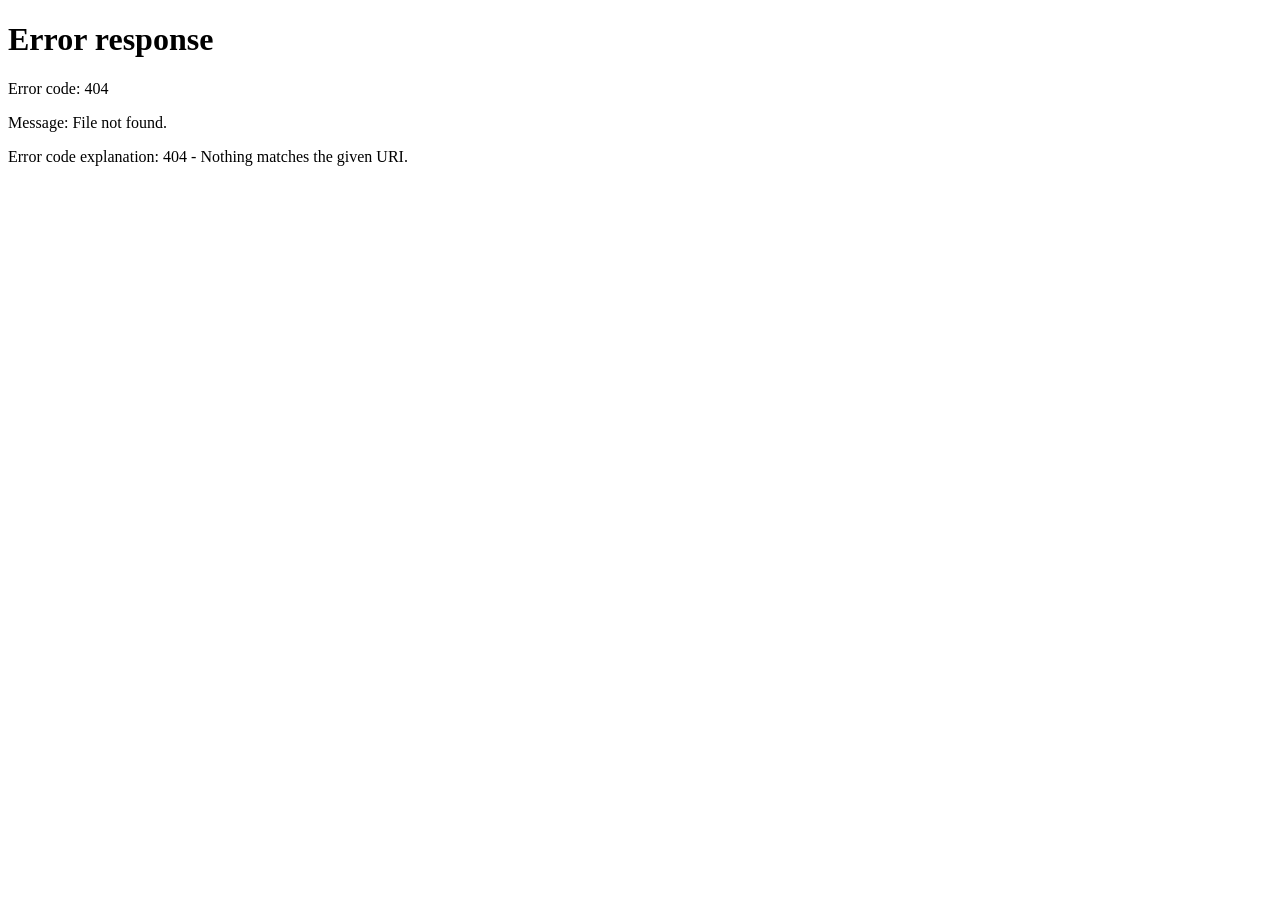
==== index.html @ 7668f1e6 "Add files via upload" ====
<!DOCTYPE html>
<html lang="en">
<head><meta charset="UTF-8"><meta http-equiv="refresh" content="0; url=/cgi-bin/rate.py"><title>RecipeNest ratings</title></head>
<body><a href="/cgi-bin/rate.py">Open the rating page</a></body>
</html>
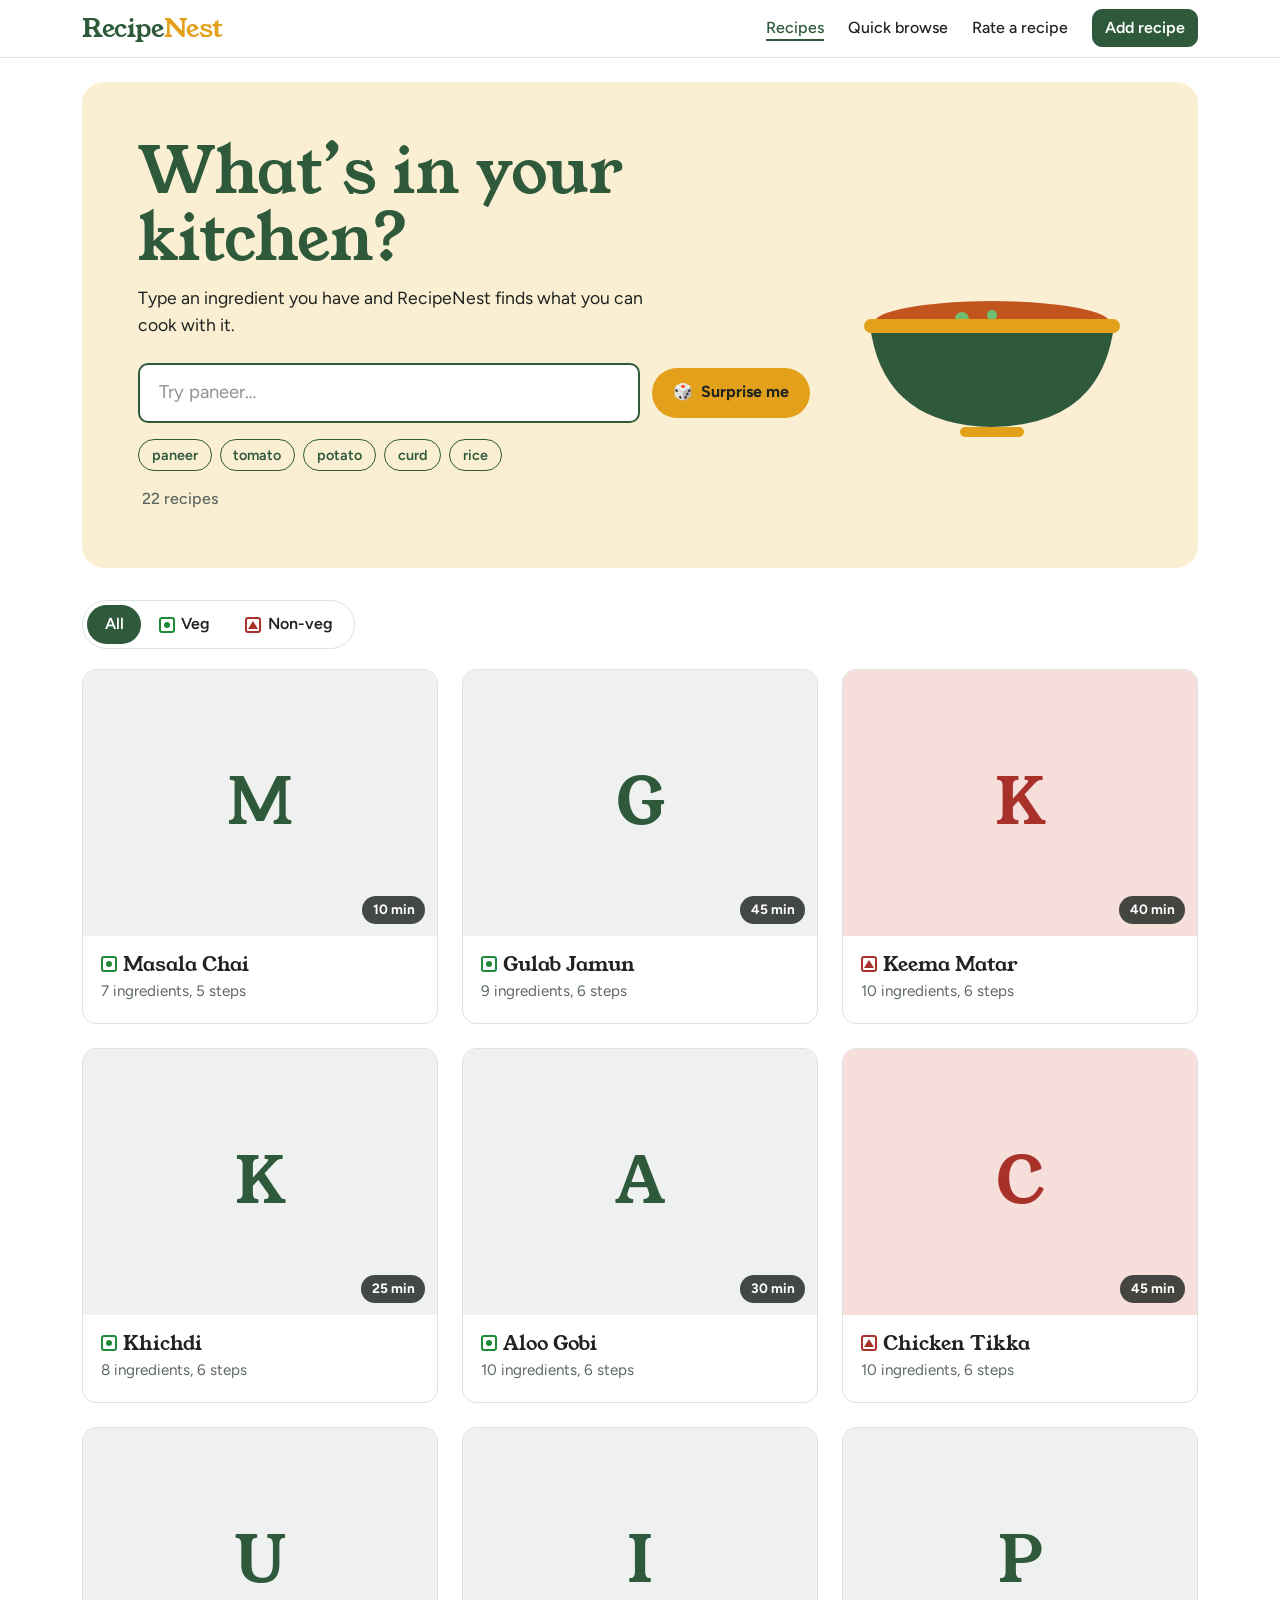
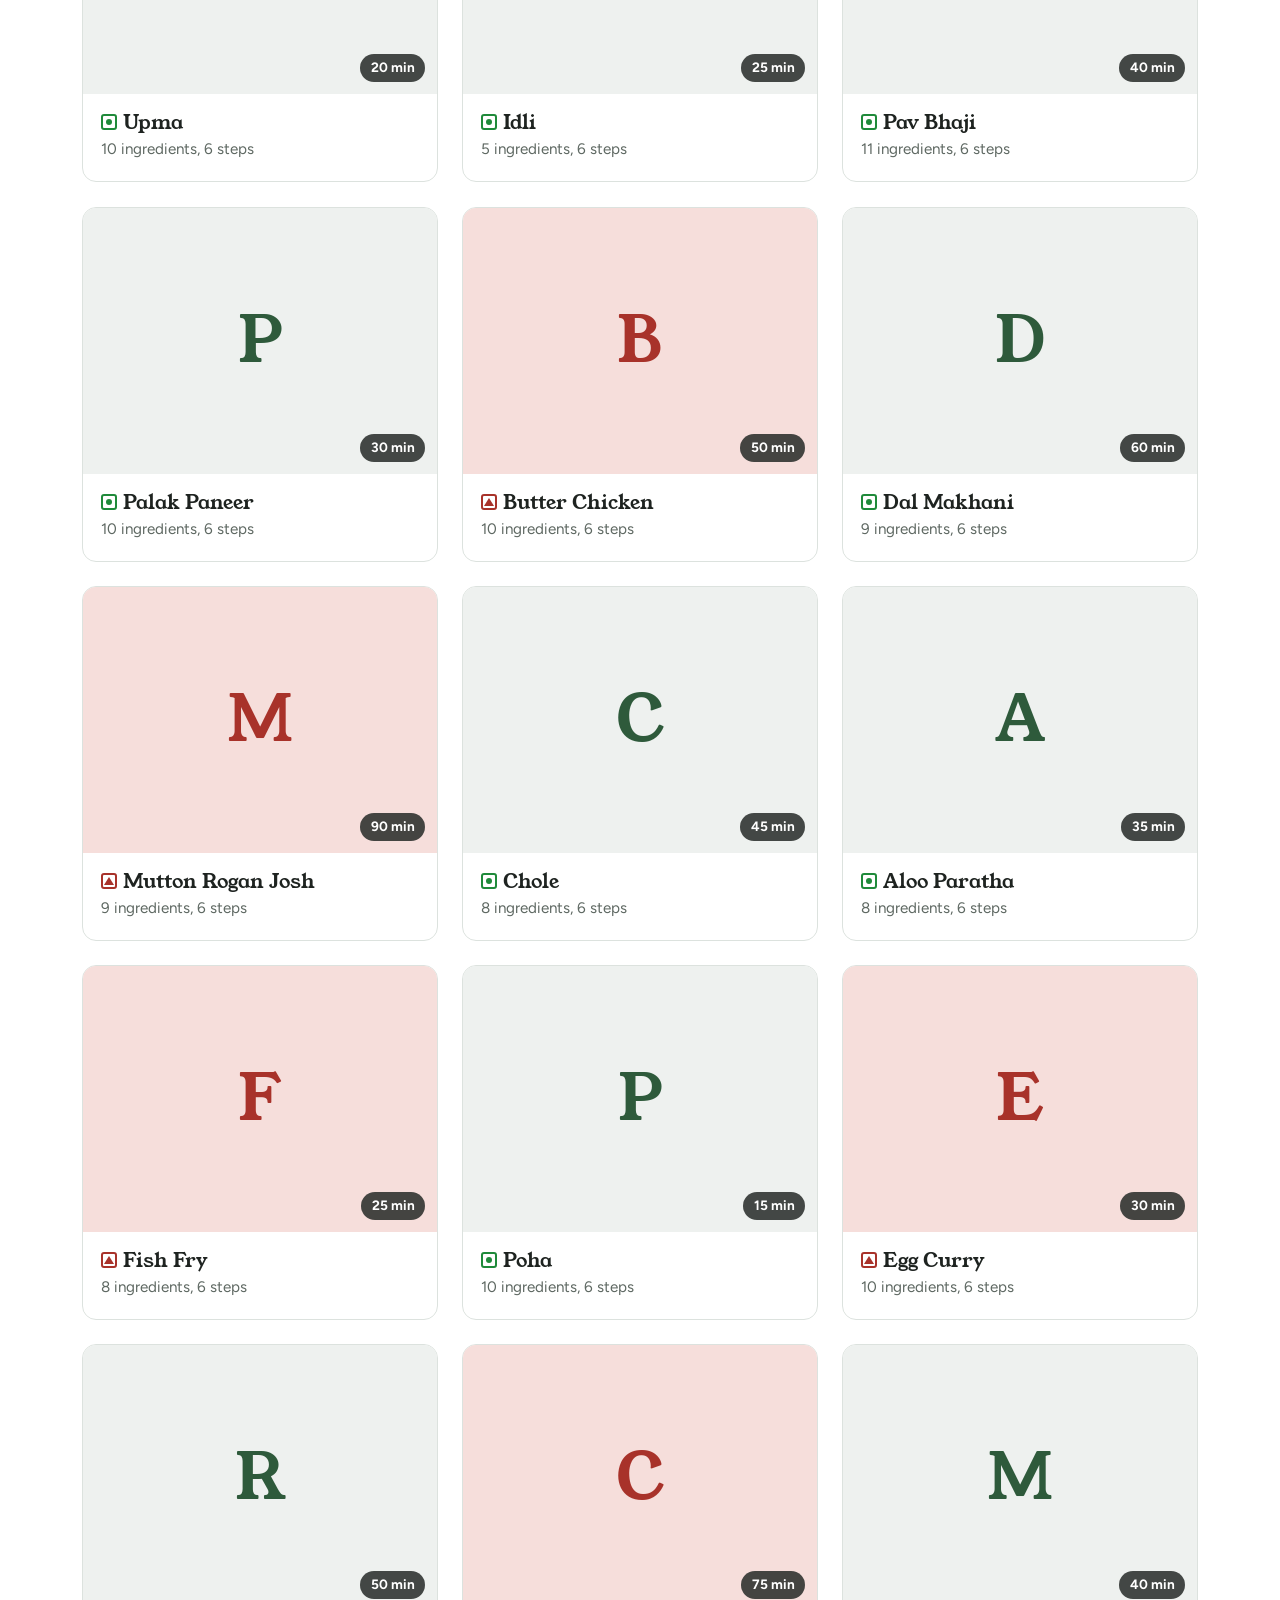
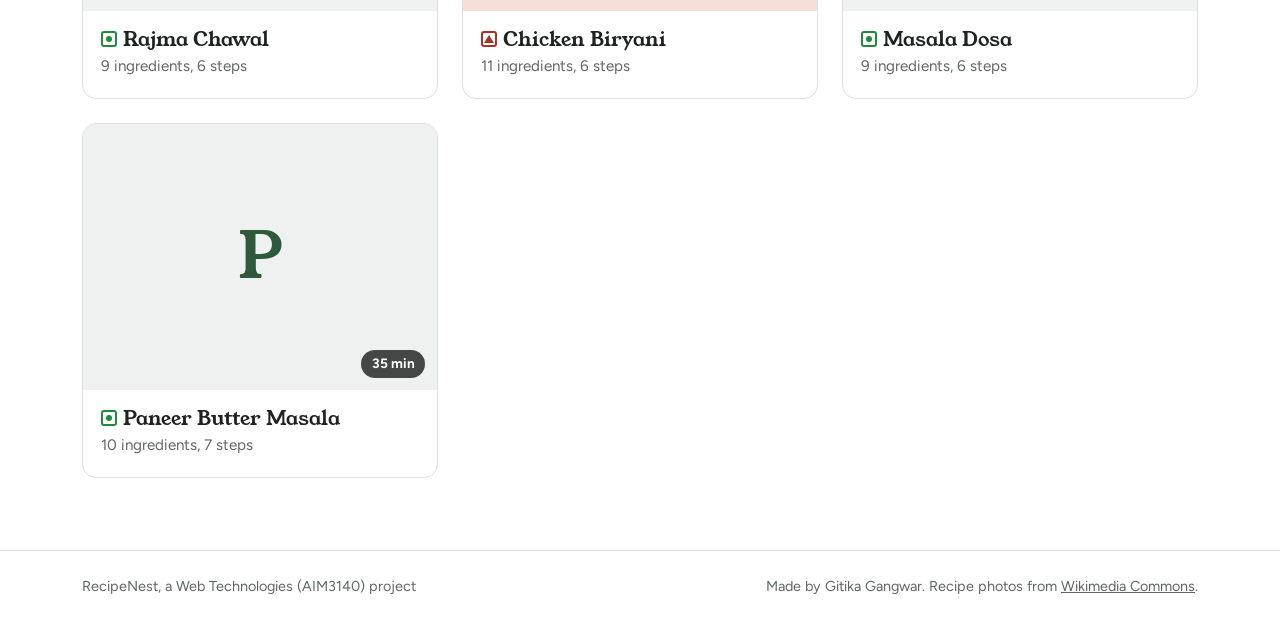
==== commit f59ac436: "Add files via upload" ====
--- a/index.html
+++ b/index.html
@@ -1,5 +1,973 @@
 <!DOCTYPE html>
 <html lang="en">
-<head><meta charset="UTF-8"><meta http-equiv="refresh" content="0; url=/cgi-bin/rate.py"><title>RecipeNest ratings</title></head>
-<body><a href="/cgi-bin/rate.py">Open the rating page</a></body>
+<head>
+<meta charset="UTF-8">
+<meta name="viewport" content="width=device-width, initial-scale=1, viewport-fit=cover">
+<title>RecipeNest</title>
+<link href="https://cdn.jsdelivr.net/npm/bootstrap@5.3.3/dist/css/bootstrap.min.css" rel="stylesheet">
+<link rel="preconnect" href="https://fonts.googleapis.com">
+<link rel="preconnect" href="https://fonts.gstatic.com" crossorigin>
+<link href="https://fonts.googleapis.com/css2?family=Figtree:wght@400;500;600;700&family=Young+Serif&display=swap" rel="stylesheet">
+<style>
+  :root {
+    --bg: #FFFFFF;
+    --surface: #FFFFFF;
+    --steel: #EEF1EF;
+    --hero: #FBEFD3;
+    --ink: #1E2320;
+    --muted: #5E6862;
+    --line: #DCE2DE;
+    --leaf: #2E5A3B;
+    --leaf-hover: #22462D;
+    --on-leaf: #FFFFFF;
+    --heading: #2E5A3B;
+    --turmeric: #E3A01B;
+    --veg: #1F8A3A;
+    --chili: #A8322A;
+    --chili-soft: #F6DEDB;
+    --danger: #B42318;
+    color-scheme: light;
+  }
+  @media (prefers-color-scheme: dark) {
+    :root:not([data-theme="light"]) {
+      --bg: #151917; --surface: #1C211E; --steel: #262D29; --hero: #2B2616;
+      --ink: #E8ECE9; --muted: #A3ADA7; --line: #333C37;
+      --leaf: #7FB98E; --leaf-hover: #95C9A3; --on-leaf: #10160F; --heading: #A9D6B4;
+      --turmeric: #F0B840; --veg: #5CC77A; --chili: #EE8478; --chili-soft: #3A2421; --danger: #F38B80;
+      color-scheme: dark;
+    }
+  }
+  :root[data-theme="dark"] {
+    --bg: #151917; --surface: #1C211E; --steel: #262D29; --hero: #2B2616;
+    --ink: #E8ECE9; --muted: #A3ADA7; --line: #333C37;
+    --leaf: #7FB98E; --leaf-hover: #95C9A3; --on-leaf: #10160F; --heading: #A9D6B4;
+    --turmeric: #F0B840; --veg: #5CC77A; --chili: #EE8478; --chili-soft: #3A2421; --danger: #F38B80;
+    color-scheme: dark;
+  }
+
+  :root { box-sizing: border-box; padding-top: env(safe-area-inset-top, 0px); padding-bottom: env(safe-area-inset-bottom, 0px); }
+  html { scroll-padding-top: calc(env(safe-area-inset-top, 0px) + 72px); }
+  body::before { content: ""; position: fixed; inset: 0 0 auto; height: env(safe-area-inset-top, 0px); z-index: 1031; background: var(--bg); }
+
+  body {
+    font-family: "Figtree", system-ui, -apple-system, "Segoe UI", sans-serif;
+    background: var(--bg); color: var(--ink); line-height: 1.55;
+  }
+  h1, h2, h3, .wordmark { font-family: "Young Serif", Georgia, "Times New Roman", serif; font-weight: 400; }
+  a { color: var(--leaf); }
+  :focus-visible { outline: 3px solid var(--turmeric); outline-offset: 2px; }
+  img { max-width: 100%; }
+
+  /* Navbar */
+  .nest-nav { position: sticky; top: env(safe-area-inset-top, 0px); z-index: 1030; background: var(--bg); border-bottom: 1px solid var(--line); }
+  .wordmark { font-size: 1.6rem; color: var(--heading) !important; background: none; border: 0; padding: 0; }
+  .wordmark span { color: var(--turmeric); }
+  .nest-nav .nav-link { color: var(--ink); font-weight: 500; background: none; border: 0; }
+  .nest-nav .nav-link:hover, .nest-nav .nav-link[aria-current="page"] { color: var(--leaf); }
+  .nest-nav .nav-link[aria-current="page"] { text-decoration: underline; text-underline-offset: 6px; text-decoration-thickness: 2px; }
+  .navbar-toggler { border-color: var(--line); }
+  .navbar-toggler-icon { filter: var(--toggler-filter, none); }
+  @media (prefers-color-scheme: dark) { :root:not([data-theme="light"]) .navbar-toggler-icon { filter: invert(1); } }
+  :root[data-theme="dark"] .navbar-toggler-icon { filter: invert(1); }
+
+  /* Buttons */
+  .btn { border-radius: 10px; font-weight: 600; }
+  .btn-leaf { background: var(--leaf); color: var(--on-leaf); border: 1px solid var(--leaf); }
+  .btn-leaf:hover, .btn-leaf:focus { background: var(--leaf-hover); border-color: var(--leaf-hover); color: var(--on-leaf); }
+  .btn-line { background: transparent; color: var(--ink); border: 1px solid var(--line); }
+  .btn-line:hover { border-color: var(--ink); color: var(--ink); }
+  .btn-danger-line { background: transparent; color: var(--danger); border: 1px solid var(--danger); }
+  .btn-danger-line:hover, .btn-danger-line.confirming { background: var(--danger); color: var(--bg); }
+
+  /* Hero */
+  .hero { background: var(--hero); border-radius: 22px; padding: clamp(1.75rem, 5vw, 3.5rem); margin-bottom: 2rem; }
+  .hero h1 { font-size: clamp(2.2rem, 6vw, 4rem); line-height: 1.05; margin-bottom: .75rem; color: var(--heading); max-width: 14ch; }
+  .hero-sub { font-size: 1.1rem; max-width: 46ch; margin-bottom: 1.5rem; }
+  .search-box { max-width: 560px; font-size: 1.15rem; padding: .9rem 1.2rem; border: 2px solid var(--leaf); border-radius: 999px; background: var(--surface); color: var(--ink); }
+  .search-box:focus { box-shadow: 0 0 0 4px rgba(227,160,27,.45); border-color: var(--leaf); background: var(--surface); color: var(--ink); }
+  .chips { display: flex; flex-wrap: wrap; gap: .5rem; margin-top: 1rem; }
+  .chip { border: 1px solid var(--leaf); color: var(--leaf); background: transparent; border-radius: 999px; padding: .25rem .8rem; font-weight: 600; font-size: .9rem; }
+  .chip:hover { background: var(--leaf); color: var(--on-leaf); }
+  .result-count { margin: 1rem 0 0 .25rem; color: var(--muted); font-weight: 500; }
+
+  /* Food mark */
+  .food-mark { display: inline-block; width: 16px; height: 16px; border: 2px solid currentColor; border-radius: 3px; position: relative; vertical-align: -2px; margin-right: .4rem; flex-shrink: 0; }
+  .food-mark.veg { color: var(--veg); }
+  .food-mark.veg::after { content: ""; position: absolute; inset: 3px; background: currentColor; border-radius: 50%; }
+  .food-mark.nonveg { color: var(--chili); }
+  .food-mark.nonveg::after { content: ""; position: absolute; left: 1px; top: 2px; border-left: 5px solid transparent; border-right: 5px solid transparent; border-bottom: 8px solid currentColor; }
+
+  /* Cards */
+  .recipe-card { display: block; width: 100%; height: 100%; text-align: left; padding: 0; color: var(--ink); background: var(--surface); border: 1px solid var(--line); border-radius: 14px; overflow: hidden; }
+  .recipe-card:hover .recipe-title { color: var(--leaf); text-decoration: underline; }
+  .recipe-photo { width: 100%; aspect-ratio: 4 / 3; object-fit: cover; display: block; }
+  .placeholder-photo { display: flex; align-items: center; justify-content: center; background: var(--steel); color: var(--heading); font-family: "Young Serif", Georgia, serif; font-size: 4rem; }
+  .placeholder-photo.nonveg { background: var(--chili-soft); color: var(--chili); }
+  .recipe-body { padding: 1rem 1.1rem 1.2rem; }
+  .recipe-title { font-size: 1.25rem; margin: 0 0 .3rem; display: flex; align-items: center; }
+  .recipe-meta { margin: 0; color: var(--muted); font-size: .95rem; }
+  .empty-state { border: 2px dashed var(--line); border-radius: 14px; padding: 2rem; text-align: center; }
+
+  /* Detail */
+  .back-link { font-weight: 600; background: none; border: 0; padding: 0; color: var(--leaf); }
+  .back-link::before { content: "‹ "; }
+  .detail-photo { width: 100%; aspect-ratio: 4 / 3; object-fit: cover; border-radius: 18px; display: block; }
+  .detail-photo.placeholder-photo { display: flex; font-size: 8rem; }
+  .detail-title { font-size: clamp(2rem, 5vw, 3rem); color: var(--heading); line-height: 1.1; }
+  .tags { display: flex; gap: .5rem; flex-wrap: wrap; margin: .75rem 0 1.5rem; }
+  .tag { display: inline-flex; align-items: center; background: var(--steel); border-radius: 999px; padding: .3rem .8rem; font-weight: 600; font-size: .95rem; }
+  .section-title { font-size: 1.4rem; margin: 1.5rem 0 .75rem; }
+  .ingredient-list { columns: 2 220px; padding-left: 1.1rem; }
+  .ingredient-list li { margin-bottom: .35rem; break-inside: avoid; }
+  .step-list { padding-left: 0; list-style: none; counter-reset: step; max-width: 65ch; }
+  .step-list li { counter-increment: step; position: relative; padding: 0 0 1rem 2.75rem; }
+  .step-list li::before { content: counter(step); position: absolute; left: 0; top: -2px; width: 1.9rem; height: 1.9rem; border-radius: 50%; background: var(--turmeric); color: #1E2320; display: flex; align-items: center; justify-content: center; font-weight: 700; font-size: .9rem; }
+  .avg { color: var(--turmeric); letter-spacing: 1px; }
+
+  /* Forms */
+  .form-wrap { max-width: 720px; }
+  .page-title { color: var(--heading); font-size: clamp(1.8rem, 4vw, 2.5rem); margin-bottom: 1.25rem; }
+  .form-label { font-weight: 600; }
+  .hint { font-weight: 400; color: var(--muted); font-size: .9rem; }
+  .form-control, .form-select { border-radius: 10px; background-color: var(--surface); color: var(--ink); border-color: var(--line); }
+  .form-control:focus, .form-select:focus { border-color: var(--leaf); box-shadow: 0 0 0 3px rgba(46,90,59,.25); background-color: var(--surface); color: var(--ink); }
+  .form-control::placeholder { color: var(--muted); opacity: .7; }
+  .invalid-feedback { color: var(--danger); }
+  .form-control.is-invalid { border-color: var(--danger); }
+  .radio-row { display: flex; flex-wrap: wrap; gap: .5rem; }
+  .radio-pill { display: inline-flex; align-items: center; gap: .4rem; border: 1px solid var(--line); border-radius: 999px; padding: .45rem 1rem; cursor: pointer; font-weight: 500; }
+  .radio-pill:has(input:checked) { border-color: var(--leaf); background: var(--steel); }
+  .image-preview { margin-top: .75rem; max-width: 260px; border-radius: 10px; }
+
+  /* Quick browse */
+  .toolbar { display: flex; flex-wrap: wrap; gap: .75rem; align-items: center; margin: 1.25rem 0 1.5rem; }
+  .seg { display: inline-flex; }
+  .seg button { margin-left: -1px; border: 1px solid var(--line); background: var(--surface); color: var(--ink); padding: .5rem 1.1rem; font-weight: 600; }
+  .seg button:first-child { border-radius: 999px 0 0 999px; margin-left: 0; }
+  .seg button:last-child { border-radius: 0 999px 999px 0; }
+  .seg button[aria-pressed="true"] { background: var(--leaf); color: var(--on-leaf); border-color: var(--leaf); position: relative; }
+  .row-item { display: grid; grid-template-columns: 64px 1fr auto; gap: 1rem; align-items: center; padding: .85rem 0; border-bottom: 1px solid var(--line); }
+  .thumb { width: 64px; height: 64px; border-radius: 12px; object-fit: cover; font-size: 1.7rem; }
+  .row-title { font-weight: 700; font-size: 1.05rem; color: var(--ink); background: none; border: 0; padding: 0; text-align: left; display: inline-flex; align-items: center; }
+  .row-title:hover { color: var(--leaf); text-decoration: underline; }
+  .sub { color: var(--muted); font-size: .95rem; }
+  .mins { font-weight: 700; background: var(--steel); border-radius: 999px; padding: .25rem .75rem; white-space: nowrap; }
+
+  /* Ratings */
+  .table { --bs-table-bg: transparent; --bs-table-color: var(--ink); --bs-table-border-color: var(--line); }
+  .star-pick { display: inline-flex; flex-direction: row-reverse; gap: .15rem; }
+  .star-pick input { position: absolute; opacity: 0; width: 1px; height: 1px; }
+  .star-pick label { font-size: 2rem; line-height: 1; color: var(--line); cursor: pointer; }
+  .star-pick label:hover, .star-pick label:hover ~ label, .star-pick input:checked ~ label { color: var(--turmeric); }
+  .star-pick input:focus-visible + label { outline: 3px solid var(--turmeric); border-radius: 4px; }
+  .stars { color: var(--turmeric); letter-spacing: 1px; white-space: nowrap; }
+
+  .table td.stars { color: var(--turmeric); }
+  .search-box.form-control { border-color: var(--leaf); }
+  /* ===== Motion & dynamic bits ===== */
+  .hero { display: grid; grid-template-columns: minmax(0, 1fr) auto; gap: 2rem; align-items: center; position: relative; overflow: hidden; }
+  .hero-art { width: clamp(180px, 24vw, 300px); }
+  @media (max-width: 767.98px) { .hero { grid-template-columns: 1fr; } .hero-art { display: none; } }
+  .bowl-body { fill: var(--leaf); }
+  .bowl-rim { fill: var(--turmeric); }
+  .bowl-food { fill: #C2541E; }
+  .bowl-leaf { fill: #6FBF73; }
+  .steam { fill: none; stroke: var(--muted); stroke-width: 6; stroke-linecap: round; opacity: 0; animation: steam 3.2s ease-in-out infinite; }
+  .steam.s2 { animation-delay: 1s; }
+  .steam.s3 { animation-delay: 2s; }
+  @keyframes steam {
+    0% { opacity: 0; transform: translateY(18px); }
+    35% { opacity: .55; }
+    100% { opacity: 0; transform: translateY(-26px); }
+  }
+  .bowl-group { transform-origin: 150px 230px; animation: bob 4s ease-in-out infinite; }
+  @keyframes bob { 0%, 100% { transform: translateY(0); } 50% { transform: translateY(-6px); } }
+
+  .hero-actions { display: flex; flex-wrap: wrap; gap: .75rem; align-items: center; }
+  .hero-actions .search-box { flex: 1 1 320px; }
+  .btn-surprise { border-radius: 999px; padding: .8rem 1.3rem; background: var(--turmeric); color: #1E2320; border: 0; font-weight: 700; display: inline-flex; align-items: center; gap: .5rem; }
+  .btn-surprise:hover { filter: brightness(1.06); color: #1E2320; }
+  .btn-surprise .dice { display: inline-block; transition: transform .5s cubic-bezier(.3,1.6,.5,1); }
+  .btn-surprise.rolling .dice { animation: roll .6s ease-in-out; }
+  @keyframes roll { to { transform: rotate(720deg) scale(1.2); } }
+
+  .type-filter { display: inline-flex; background: var(--surface); border: 1px solid var(--line); border-radius: 999px; padding: 4px; position: relative; margin-bottom: 1.25rem; }
+  .type-filter button { position: relative; z-index: 1; border: 0; background: none; padding: .45rem 1.1rem; font-weight: 600; color: var(--ink); border-radius: 999px; transition: color .25s; display: inline-flex; align-items: center; }
+  .type-filter button[aria-pressed="true"] { color: var(--on-leaf); }
+  .type-filter button[aria-pressed="true"] .food-mark { color: var(--on-leaf); }
+  .type-pill { position: absolute; top: 4px; bottom: 4px; left: 4px; background: var(--leaf); border-radius: 999px; transition: transform .35s cubic-bezier(.4,1.3,.5,1), width .35s cubic-bezier(.4,1.3,.5,1); }
+
+  .recipe-card { transition: transform .25s ease, box-shadow .25s ease, border-color .25s; }
+  .recipe-card:hover, .recipe-card:focus-visible { transform: translateY(-5px); box-shadow: 0 14px 30px rgba(0,0,0,.12); border-color: var(--leaf); }
+  .recipe-card .recipe-photo { transition: transform .5s ease; }
+  .recipe-card:hover .recipe-photo { transform: scale(1.05); }
+  .photo-wrap { overflow: hidden; position: relative; }
+  .time-badge { position: absolute; right: .75rem; bottom: .75rem; background: rgba(30,35,32,.82); color: #fff; font-weight: 700; font-size: .85rem; border-radius: 999px; padding: .2rem .65rem; }
+  .card-in { animation: rise .45s ease both; animation-delay: calc(var(--i, 0) * 55ms); }
+  @keyframes rise { from { opacity: 0; transform: translateY(16px) scale(.98); } to { opacity: 1; transform: none; } }
+  .view-enter { animation: viewIn .35s ease both; }
+  @keyframes viewIn { from { opacity: 0; transform: translateY(10px); } to { opacity: 1; transform: none; } }
+  .count-pop { display: inline-block; animation: pop .35s ease; }
+  @keyframes pop { 50% { transform: scale(1.15); } }
+
+  /* Cook mode on recipe page */
+  .ing-list { list-style: none; padding: 0; columns: 2 220px; }
+  .ing-list li { break-inside: avoid; margin-bottom: .3rem; }
+  .ing-item { display: flex; gap: .6rem; align-items: flex-start; width: 100%; text-align: left; background: none; border: 0; padding: .25rem 0; color: var(--ink); }
+  .ing-box { flex: 0 0 auto; width: 20px; height: 20px; margin-top: 2px; border: 2px solid var(--leaf); border-radius: 6px; display: inline-flex; align-items: center; justify-content: center; transition: background .2s; }
+  .ing-box::after { content: "✓"; color: var(--on-leaf); font-size: .8rem; font-weight: 800; transform: scale(0); transition: transform .25s cubic-bezier(.3,1.8,.5,1); }
+  .ing-item[aria-pressed="true"] .ing-box { background: var(--leaf); }
+  .ing-item[aria-pressed="true"] .ing-box::after { transform: scale(1); }
+  .ing-item[aria-pressed="true"] .ing-text { text-decoration: line-through; color: var(--muted); }
+  .cook-progress { display: flex; align-items: center; gap: .75rem; margin: .25rem 0 1rem; }
+  .bar { flex: 1; height: 10px; background: var(--steel); border-radius: 999px; overflow: hidden; max-width: 360px; }
+  .bar span { display: block; height: 100%; width: 0; background: linear-gradient(90deg, var(--leaf), var(--turmeric)); border-radius: 999px; transition: width .45s cubic-bezier(.4,1.2,.5,1); }
+  .step-list li { cursor: pointer; border-radius: 12px; padding: .55rem .75rem .55rem 3.25rem; margin-left: -.5rem; transition: background .25s, color .25s; }
+  .step-list li::before { left: .6rem; top: .45rem; transition: background .25s, transform .3s; }
+  .step-list li:hover { background: var(--steel); }
+  .step-list li.done { color: var(--muted); }
+  .step-list li.done::before { content: "✓"; background: var(--leaf); color: var(--on-leaf); }
+  .step-list li.current { background: var(--hero); }
+  .step-list li.current::before { transform: scale(1.12); }
+  .step-list li:not(.current):not(.done)::before { background: var(--steel); color: var(--ink); }
+  @media (min-width: 992px) { .detail-photo { position: sticky; top: calc(env(safe-area-inset-top, 0px) + 90px); } }
+  .cook-done { display: none; background: var(--hero); border-radius: 14px; padding: 1rem 1.25rem; margin-top: .5rem; font-weight: 600; }
+  .cook-done.show { display: block; animation: rise .4s ease both; }
+
+  .star-pick label { transition: transform .2s, color .2s; }
+  .star-pick label:hover { transform: scale(1.18); }
+  .star-pick input:checked + label { animation: starPop .4s ease; }
+  @keyframes starPop { 50% { transform: scale(1.4) rotate(-10deg); } }
+  .toast-msg:not([hidden]) { animation: toastIn .35s cubic-bezier(.3,1.4,.5,1); }
+  @keyframes toastIn { from { opacity: 0; transform: translate(-50%, 20px); } to { opacity: 1; transform: translate(-50%, 0); } }
+  .row-item { animation: rise .35s ease both; animation-delay: calc(var(--i, 0) * 40ms); }
+
+  .detail-photo-wrap { position: sticky; top: calc(env(safe-area-inset-top, 0px) + 90px); }
+  .detail-photo-wrap .detail-photo { position: static; }
+  .photo-credit { font-size: .85rem; color: var(--muted); margin: .5rem 0 0; }
+  .photo-credit a { color: var(--muted); }
+  img.recipe-photo, img.detail-photo, img.thumb { background: var(--steel); }
+  .site-footer { border-top: 1px solid var(--line); color: var(--muted); font-size: .9rem; }
+  .toast-msg { position: fixed; left: 50%; bottom: calc(env(safe-area-inset-bottom, 0px) + 1.25rem); transform: translateX(-50%); background: var(--ink); color: var(--bg); padding: .7rem 1.2rem; border-radius: 999px; font-weight: 600; z-index: 2000; box-shadow: 0 6px 24px rgba(0,0,0,.2); }
+  .view[hidden] { display: none !important; }
+  @media (prefers-reduced-motion: reduce) { * { transition: none !important; animation: none !important; } }
+</style>
+</head>
+<body>
+
+<nav class="navbar navbar-expand-lg nest-nav">
+  <div class="container">
+    <button class="navbar-brand wordmark" type="button" data-go="home">Recipe<span>Nest</span></button>
+    <button class="navbar-toggler" type="button" data-bs-toggle="collapse" data-bs-target="#nav" aria-controls="nav" aria-expanded="false" aria-label="Open menu">
+      <span class="navbar-toggler-icon"></span>
+    </button>
+    <div class="collapse navbar-collapse" id="nav">
+      <ul class="navbar-nav ms-auto align-items-lg-center gap-lg-2">
+        <li class="nav-item"><button class="nav-link" type="button" data-go="home">Recipes</button></li>
+        <li class="nav-item"><button class="nav-link" type="button" data-go="browse">Quick browse</button></li>
+        <li class="nav-item"><button class="nav-link" type="button" data-go="rate">Rate a recipe</button></li>
+        <li class="nav-item ms-lg-2 mt-2 mt-lg-0"><button class="btn btn-leaf" type="button" data-go="add">Add recipe</button></li>
+      </ul>
+    </div>
+  </div>
+</nav>
+
+<main class="container py-4">
+
+  <!-- HOME -->
+  <section class="view" id="view-home">
+    <div class="hero">
+     <div>
+      <h1>What’s in your kitchen?</h1>
+      <p class="hero-sub">Type an ingredient you have and RecipeNest finds what you can cook with it.</p>
+      <div class="hero-actions">
+        <label class="visually-hidden" for="search">Search by ingredient</label>
+        <input id="search" class="form-control search-box" type="search" autocomplete="off" placeholder="Try paneer…">
+        <button class="btn-surprise" type="button" id="surprise"><span class="dice" aria-hidden="true">🎲</span>Surprise me</button>
+      </div>
+      <div class="chips" aria-label="Quick ingredient searches">
+        <button class="chip" type="button" data-chip="paneer">paneer</button>
+        <button class="chip" type="button" data-chip="tomato">tomato</button>
+        <button class="chip" type="button" data-chip="potato">potato</button>
+        <button class="chip" type="button" data-chip="curd">curd</button>
+        <button class="chip" type="button" data-chip="rice">rice</button>
+      </div>
+      <p id="result-count" class="result-count" aria-live="polite"></p>
+     </div>
+     <svg class="hero-art" viewBox="0 0 300 260" role="img" aria-label="A steaming bowl of curry">
+       <path class="steam s1" d="M110 95 C 95 75, 125 60, 110 35"/>
+       <path class="steam s2" d="M150 90 C 135 70, 165 55, 150 25"/>
+       <path class="steam s3" d="M190 95 C 175 75, 205 60, 190 35"/>
+       <g class="bowl-group">
+         <ellipse class="bowl-food" cx="150" cy="128" rx="118" ry="22"/>
+         <circle class="bowl-leaf" cx="120" cy="124" r="7"/><circle class="bowl-leaf" cx="172" cy="130" r="6"/><circle class="bowl-leaf" cx="150" cy="120" r="5"/>
+         <path class="bowl-body" d="M28 130 Q 40 230 150 232 Q 260 230 272 130 Z"/>
+         <rect class="bowl-rim" x="22" y="124" width="256" height="14" rx="7"/>
+         <rect class="bowl-rim" x="118" y="232" width="64" height="10" rx="5"/>
+       </g>
+     </svg>
+    </div>
+    <div class="type-filter" role="group" aria-label="Show veg or non-veg">
+      <span class="type-pill" aria-hidden="true"></span>
+      <button type="button" data-home-type="all" aria-pressed="true">All</button>
+      <button type="button" data-home-type="veg" aria-pressed="false"><span class="food-mark veg"></span>Veg</button>
+      <button type="button" data-home-type="nonveg" aria-pressed="false"><span class="food-mark nonveg"></span>Non-veg</button>
+    </div>
+    <div id="recipe-grid" class="row g-4"></div>
+  </section>
+
+  <!-- DETAIL -->
+  <section class="view" id="view-detail" hidden></section>
+
+  <!-- ADD / EDIT -->
+  <section class="view" id="view-form" hidden>
+    <div class="form-wrap">
+      <h1 class="page-title" id="form-title">Add a recipe</h1>
+      <form id="recipe-form" novalidate>
+        <div class="mb-3">
+          <label class="form-label" for="f-title">Recipe name</label>
+          <input class="form-control" id="f-title" name="title" maxlength="120" placeholder="e.g. Paneer Butter Masala">
+          <div class="invalid-feedback" data-for="title"></div>
+        </div>
+        <div class="row g-3 mb-3">
+          <div class="col-sm-6">
+            <span class="form-label d-block">Type</span>
+            <div class="radio-row">
+              <label class="radio-pill"><input type="radio" name="type" value="veg" checked> <span class="food-mark veg"></span>Veg</label>
+              <label class="radio-pill"><input type="radio" name="type" value="nonveg"> <span class="food-mark nonveg"></span>Non-veg</label>
+            </div>
+          </div>
+          <div class="col-sm-6">
+            <label class="form-label" for="f-time">Cooking time (minutes)</label>
+            <input class="form-control" id="f-time" name="cook_time" type="number" min="1" max="600" inputmode="numeric" placeholder="e.g. 30">
+            <div class="invalid-feedback" data-for="cook_time"></div>
+          </div>
+        </div>
+        <div class="mb-3">
+          <label class="form-label" for="f-ing">Ingredients <span class="hint">one per line</span></label>
+          <textarea class="form-control" id="f-ing" name="ingredients" rows="6" placeholder="200 g paneer&#10;2 tomatoes&#10;1 tbsp butter"></textarea>
+          <div class="invalid-feedback" data-for="ingredients"></div>
+        </div>
+        <div class="mb-3">
+          <label class="form-label" for="f-steps">Method <span class="hint">one step per line</span></label>
+          <textarea class="form-control" id="f-steps" name="steps" rows="6" placeholder="Heat butter in a pan&#10;Add tomato puree and cook 5 minutes"></textarea>
+          <div class="invalid-feedback" data-for="steps"></div>
+        </div>
+        <div class="mb-4">
+          <label class="form-label" for="f-image">Photo <span class="hint">JPG or PNG, optional</span></label>
+          <input class="form-control" id="f-image" name="image" type="file" accept=".jpg,.jpeg,.png">
+          <div class="invalid-feedback" data-for="image"></div>
+          <label class="form-label mt-3" for="f-url">Or paste an image link <span class="hint">from the web</span></label>
+          <input class="form-control" id="f-url" name="image_url" type="url" inputmode="url" placeholder="https://…/photo.jpg">
+          <div class="invalid-feedback" data-for="image_url"></div>
+          <img id="image-preview" class="image-preview" alt="Preview of the selected photo" hidden>
+        </div>
+        <div class="d-flex gap-2">
+          <button class="btn btn-leaf" type="submit" id="form-submit">Add recipe</button>
+          <button class="btn btn-line" type="button" id="form-cancel">Cancel</button>
+        </div>
+      </form>
+    </div>
+  </section>
+
+  <!-- QUICK BROWSE -->
+  <section class="view" id="view-browse" hidden>
+    <div style="max-width: 820px;">
+      <h1 class="page-title mb-1">Quick browse</h1>
+      <p class="sub">Every recipe on one screen. Filter by type and sort by cooking time.</p>
+      <div class="toolbar">
+        <div class="seg" role="group" aria-label="Filter by type">
+          <button type="button" data-type="all" aria-pressed="true">All</button>
+          <button type="button" data-type="veg" aria-pressed="false">Veg</button>
+          <button type="button" data-type="nonveg" aria-pressed="false">Non-veg</button>
+        </div>
+        <label class="visually-hidden" for="b-text">Filter by name</label>
+        <input id="b-text" class="form-control" style="max-width: 220px;" placeholder="Filter by name">
+        <label class="visually-hidden" for="b-sort">Sort</label>
+        <select id="b-sort" class="form-select" style="max-width: 200px;">
+          <option value="title">Sort by name</option>
+          <option value="quick">Quickest first</option>
+          <option value="long">Longest first</option>
+        </select>
+      </div>
+      <p class="sub" id="b-count"></p>
+      <div id="b-list"></div>
+    </div>
+  </section>
+
+  <!-- RATE -->
+  <section class="view" id="view-rate" hidden>
+    <div class="form-wrap">
+      <h1 class="page-title mb-1">Rate a recipe</h1>
+      <p class="mb-4">Cooked something from RecipeNest? Tell others how it turned out.</p>
+      <form id="rate-form" novalidate class="mb-5">
+        <div class="mb-3">
+          <label class="form-label" for="r-name">Your name</label>
+          <input class="form-control" id="r-name" maxlength="60">
+          <div class="invalid-feedback" data-for="r-name"></div>
+        </div>
+        <div class="mb-3">
+          <label class="form-label" for="r-recipe">Recipe</label>
+          <select class="form-select" id="r-recipe"></select>
+          <div class="invalid-feedback" data-for="r-recipe"></div>
+        </div>
+        <fieldset class="mb-3">
+          <legend class="form-label fs-6 mb-1">Rating</legend>
+          <div class="star-pick" id="star-pick">
+            <input type="radio" name="stars" id="s5" value="5"><label for="s5" title="5 stars">★</label>
+            <input type="radio" name="stars" id="s4" value="4"><label for="s4" title="4 stars">★</label>
+            <input type="radio" name="stars" id="s3" value="3"><label for="s3" title="3 stars">★</label>
+            <input type="radio" name="stars" id="s2" value="2"><label for="s2" title="2 stars">★</label>
+            <input type="radio" name="stars" id="s1" value="1"><label for="s1" title="1 star">★</label>
+          </div>
+          <div class="text-danger small mt-1" id="stars-error" aria-live="polite"></div>
+        </fieldset>
+        <div class="mb-3">
+          <label class="form-label" for="r-comment">Comment <span class="hint">optional</span></label>
+          <textarea class="form-control" id="r-comment" rows="3" maxlength="300"></textarea>
+        </div>
+        <button class="btn btn-leaf" type="submit">Submit rating</button>
+      </form>
+      <h2 class="section-title">All ratings</h2>
+      <div id="ratings-table"></div>
+    </div>
+  </section>
+</main>
+
+<footer class="site-footer py-4 mt-5">
+  <div class="container d-flex flex-wrap justify-content-between gap-2">
+    <span>RecipeNest, a Web Technologies (AIM3140) project</span>
+    <span>Made by Gitika Gangwar. Recipe photos from <a href="https://commons.wikimedia.org/" target="_blank" rel="noopener" style="color:inherit">Wikimedia Commons</a>.</span>
+  </div>
+</footer>
+
+<div id="toast" class="toast-msg" role="status" hidden></div>
+
+<script src="https://cdn.jsdelivr.net/npm/bootstrap@5.3.3/dist/js/bootstrap.bundle.min.js"></script>
+<script>
+(function () {
+  // ---------------- Data ----------------
+  const SEED = [
+    { title: "Paneer Butter Masala", is_veg: true, cook_time: 35,
+      ingredients: ["200 g paneer, cubed","3 tomatoes, pureed","1 onion, chopped","2 tbsp butter","10 cashews, soaked","1 tsp ginger-garlic paste","1 tsp garam masala","1 tsp kashmiri red chilli powder","3 tbsp fresh cream","Salt to taste"],
+      steps: ["Grind soaked cashews into a smooth paste.","Melt butter in a pan and sauté the onion until golden.","Add ginger-garlic paste and cook for 1 minute.","Add tomato puree, chilli powder and salt; cook for 8 minutes.","Stir in cashew paste and half a cup of water.","Add paneer and garam masala; simmer for 5 minutes.","Finish with cream and serve hot with naan."] },
+    { title: "Masala Dosa", is_veg: true, cook_time: 40,
+      ingredients: ["2 cups dosa batter","3 potatoes, boiled","1 onion, sliced","1 tsp mustard seeds","8 curry leaves","1/2 tsp turmeric","2 green chillies","2 tbsp oil","Salt to taste"],
+      steps: ["Heat oil, add mustard seeds and curry leaves.","Add onion and green chillies; cook until soft.","Add turmeric, salt and mashed potatoes; mix well.","Spread a ladle of batter thinly on a hot tawa.","Drizzle oil and cook until crisp.","Place potato filling in the centre, fold and serve with chutney."] },
+    { title: "Chicken Biryani", is_veg: false, cook_time: 75,
+      ingredients: ["500 g chicken","2 cups basmati rice","1 cup curd","2 onions, sliced","2 tomatoes","2 tbsp biryani masala","1 tbsp ginger-garlic paste","Mint leaves","Saffron in warm milk","3 tbsp ghee","Salt to taste"],
+      steps: ["Marinate chicken in curd, biryani masala, ginger-garlic paste and salt for 1 hour.","Soak rice for 30 minutes, then boil until 70% cooked.","Fry onions in ghee until brown; keep half aside.","Add tomatoes and marinated chicken; cook for 15 minutes.","Layer rice over chicken, top with fried onions, mint and saffron milk.","Cover tightly and cook on low heat for 20 minutes."] },
+    { title: "Rajma Chawal", is_veg: true, cook_time: 50,
+      ingredients: ["1 cup rajma, soaked overnight","2 onions, chopped","2 tomatoes, pureed","1 tbsp ginger-garlic paste","1 tsp cumin seeds","1 tsp rajma masala","2 tbsp oil","Cooked rice to serve","Salt to taste"],
+      steps: ["Pressure cook rajma with salt for 6 whistles.","Heat oil and add cumin seeds.","Sauté onions until golden, then add ginger-garlic paste.","Add tomato puree and rajma masala; cook until oil separates.","Add cooked rajma with its water and simmer for 15 minutes.","Serve hot over rice."] },
+    { title: "Egg Curry", is_veg: false, cook_time: 30,
+      ingredients: ["4 eggs, boiled","2 onions, chopped","2 tomatoes, chopped","1 tsp turmeric","1 tsp red chilli powder","1 tsp coriander powder","1/2 tsp garam masala","2 tbsp oil","Coriander leaves","Salt to taste"],
+      steps: ["Peel the eggs and make small slits on them.","Lightly fry the eggs with a pinch of turmeric; set aside.","Sauté onions until brown, then add tomatoes and spices.","Cook until the masala thickens, then add 1 cup water.","Add eggs and simmer for 8 minutes.","Garnish with coriander leaves."] },
+    { title: "Poha", is_veg: true, cook_time: 15,
+      ingredients: ["2 cups thick poha","1 onion, chopped","1 potato, diced small","1/2 cup peanuts","1 tsp mustard seeds","8 curry leaves","1/2 tsp turmeric","1 lemon","Coriander leaves","Salt and sugar to taste"],
+      steps: ["Rinse poha in a strainer and let it soften for 5 minutes.","Roast peanuts in oil and set aside.","Add mustard seeds, curry leaves, onion and potato; cook until potato is soft.","Add turmeric, salt, sugar and the poha; mix gently.","Cover and steam for 2 minutes.","Add peanuts, lemon juice and coriander before serving."] },
+    { title: "Fish Fry", is_veg: false, cook_time: 25,
+      ingredients: ["4 fish fillets (surmai or pomfret)","1 tbsp ginger-garlic paste","1 tsp red chilli powder","1/2 tsp turmeric","1 lemon","2 tbsp rice flour","3 tbsp oil","Salt to taste"],
+      steps: ["Clean the fish and pat it dry.","Mix ginger-garlic paste, chilli powder, turmeric, salt and lemon juice.","Coat the fish with the masala and rest for 20 minutes.","Dust each piece with rice flour.","Shallow fry on medium heat for 4 minutes per side.","Serve with onion rings and lemon wedges."] },
+    { title: "Aloo Paratha", is_veg: true, cook_time: 35,
+      ingredients: ["2 cups wheat flour","3 potatoes, boiled and mashed","1 green chilli, chopped","1 tsp ajwain","1/2 tsp amchur","Coriander leaves","Ghee for cooking","Salt to taste"],
+      steps: ["Knead flour with water and salt into a soft dough; rest 15 minutes.","Mix potatoes with chilli, ajwain, amchur, coriander and salt.","Roll a small disc, place filling in the centre and seal it.","Roll gently into a paratha.","Cook on a hot tawa with ghee until golden on both sides.","Serve with curd and pickle."] },
+    { title: "Chole", is_veg: true, cook_time: 45,
+      ingredients: ["1 cup chickpeas, soaked overnight","2 onions, chopped","2 tomatoes, pureed","1 tbsp ginger-garlic paste","2 tsp chole masala","1 tea bag","2 tbsp oil","Salt to taste"],
+      steps: ["Pressure cook chickpeas with a tea bag and salt for 5 whistles.","Remove the tea bag.","Sauté onions until brown, add ginger-garlic paste.","Add tomato puree and chole masala; cook until thick.","Add chickpeas and simmer for 15 minutes, mashing a few.","Serve with bhature or rice."] },
+    { title: "Mutton Rogan Josh", is_veg: false, cook_time: 90,
+      ingredients: ["500 g mutton","1 cup curd, whisked","2 tsp kashmiri red chilli powder","1 tsp fennel powder","1/2 tsp dry ginger powder","4 green cardamom","2 bay leaves","3 tbsp mustard oil","Salt to taste"],
+      steps: ["Heat mustard oil until it smokes, then lower the heat.","Add cardamom and bay leaves, then the mutton; sear for 10 minutes.","Mix chilli powder in a little water and add to the pan.","Add curd slowly while stirring.","Add fennel, dry ginger and salt with 2 cups water.","Cover and cook on low heat for 60 minutes until tender."] },
+    { title: "Dal Makhani", is_veg: true, cook_time: 60, wiki: "Dal makhani",
+      ingredients: ["3/4 cup whole urad dal, soaked overnight","1/4 cup rajma, soaked overnight","2 tomatoes, pureed","1 tbsp ginger-garlic paste","1 tsp red chilli powder","1/2 tsp garam masala","3 tbsp butter","1/4 cup fresh cream","Salt to taste"],
+      steps: ["Pressure cook urad dal and rajma with salt for 8 whistles.","Melt butter, add ginger-garlic paste and cook for a minute.","Add tomato puree and chilli powder; cook until thick.","Add the cooked dal and mash it a little.","Simmer on low heat for 25 minutes, stirring now and then.","Stir in garam masala and cream, then serve with naan."] },
+    { title: "Butter Chicken", is_veg: false, cook_time: 50, wiki: "Butter chicken",
+      ingredients: ["500 g boneless chicken","1/2 cup curd","1 tbsp ginger-garlic paste","2 tsp kashmiri red chilli powder","4 tomatoes, pureed","3 tbsp butter","1 tsp kasuri methi","1/4 cup fresh cream","1 tsp sugar","Salt to taste"],
+      steps: ["Marinate chicken in curd, ginger-garlic paste, chilli powder and salt for 30 minutes.","Grill or pan-fry the chicken until lightly charred; set aside.","Melt butter and cook the tomato puree for 10 minutes.","Add sugar, salt and a splash of water; simmer until smooth.","Add the chicken and crushed kasuri methi; cook for 5 minutes.","Finish with cream and serve with naan."] },
+    { title: "Palak Paneer", is_veg: true, cook_time: 30, wiki: "Palak paneer",
+      ingredients: ["2 bunches spinach","200 g paneer, cubed","1 onion, chopped","1 tomato, chopped","2 green chillies","1 tsp ginger-garlic paste","1 tsp cumin seeds","1/2 tsp garam masala","2 tbsp cream","Salt to taste"],
+      steps: ["Blanch spinach for 2 minutes, then dip in cold water.","Blend spinach with green chillies into a smooth puree.","Heat oil, add cumin, then onion and ginger-garlic paste.","Add tomato and cook until soft.","Add spinach puree, salt and garam masala; simmer 5 minutes.","Add paneer and cream, cook 2 more minutes and serve."] },
+    { title: "Pav Bhaji", is_veg: true, cook_time: 40, wiki: "Pav bhaji",
+      ingredients: ["3 potatoes, boiled","1 cup cauliflower","1/2 cup green peas","1 capsicum, chopped","2 onions, chopped","3 tomatoes, chopped","2 tbsp pav bhaji masala","4 tbsp butter","8 pav buns","1 lemon","Salt to taste"],
+      steps: ["Boil cauliflower and peas until soft.","Melt butter, saute onion and capsicum until soft.","Add tomatoes and cook until mushy.","Add pav bhaji masala, salt and all boiled vegetables.","Mash everything well and simmer for 10 minutes.","Toast pav in butter and serve with bhaji, onion and lemon."] },
+    { title: "Idli", is_veg: true, cook_time: 25, wiki: "Idli",
+      ingredients: ["2 cups rice","1/2 cup urad dal","1/2 tsp fenugreek seeds","Salt to taste","Oil to grease the moulds"],
+      steps: ["Soak rice, and dal with fenugreek, separately for 6 hours.","Grind both into a smooth batter and mix with salt.","Leave the batter to ferment overnight.","Grease idli moulds and pour in the batter.","Steam for 12 minutes.","Serve hot with sambar and coconut chutney."] },
+    { title: "Upma", is_veg: true, cook_time: 20, wiki: "Upma",
+      ingredients: ["1 cup rava (semolina)","1 onion, chopped","1 carrot, finely chopped","1 tsp mustard seeds","1 tsp urad dal","8 curry leaves","2 green chillies","2 1/2 cups water","2 tbsp ghee","Salt to taste"],
+      steps: ["Dry roast rava until it smells nutty; set aside.","Heat ghee, add mustard seeds, urad dal and curry leaves.","Add onion, chillies and carrot; cook for 3 minutes.","Pour in water with salt and bring to a boil.","Add rava slowly while stirring to avoid lumps.","Cover and cook on low heat for 3 minutes, then serve."] },
+    { title: "Chicken Tikka", is_veg: false, cook_time: 45, wiki: "Chicken tikka",
+      ingredients: ["500 g boneless chicken, cubed","1/2 cup thick curd","1 tbsp ginger-garlic paste","2 tsp tikka masala","1 tsp kashmiri red chilli powder","1 tbsp mustard oil","1 lemon","1 onion, cut in squares","1 capsicum, cut in squares","Salt to taste"],
+      steps: ["Mix curd, ginger-garlic paste, spices, mustard oil, lemon juice and salt.","Coat chicken, onion and capsicum with the marinade.","Rest in the fridge for at least 1 hour.","Thread onto skewers.","Grill or bake at 220 °C for 15 to 18 minutes, turning once.","Serve with mint chutney and onion rings."] },
+    { title: "Aloo Gobi", is_veg: true, cook_time: 30, wiki: "Aloo gobi",
+      ingredients: ["1 small cauliflower, in florets","2 potatoes, cubed","1 onion, chopped","1 tomato, chopped","1 tsp cumin seeds","1/2 tsp turmeric","1 tsp coriander powder","1/2 tsp garam masala","2 tbsp oil","Salt to taste"],
+      steps: ["Heat oil and add cumin seeds.","Add onion and cook until golden.","Add tomato, turmeric, coriander powder and salt.","Add potatoes and cauliflower and mix well.","Cover and cook on low heat for 15 minutes, stirring gently.","Sprinkle garam masala and serve with roti."] },
+    { title: "Khichdi", is_veg: true, cook_time: 25, wiki: "Khichdi",
+      ingredients: ["1/2 cup rice","1/2 cup moong dal","1 tsp cumin seeds","1/2 tsp turmeric","1 pinch hing","1 tbsp ghee","3 cups water","Salt to taste"],
+      steps: ["Wash rice and dal together.","Heat ghee in a pressure cooker, add cumin and hing.","Add rice, dal, turmeric and salt; stir for a minute.","Add water and pressure cook for 4 whistles.","Mash lightly and add more ghee on top.","Serve with curd, papad and pickle."] },
+    { title: "Keema Matar", is_veg: false, cook_time: 40, wiki: "Keema",
+      ingredients: ["500 g mutton mince","1 cup green peas","2 onions, chopped","2 tomatoes, chopped","1 tbsp ginger-garlic paste","1 tsp red chilli powder","1 tsp coriander powder","1/2 tsp garam masala","2 tbsp oil","Salt to taste"],
+      steps: ["Heat oil and cook onions until brown.","Add ginger-garlic paste and cook for a minute.","Add mince and cook on high heat until it changes colour.","Add tomatoes and all spices; cook until oil separates.","Add peas and half a cup of water; cover and cook 15 minutes.","Garnish with coriander and serve with pav or roti."] },
+    { title: "Gulab Jamun", is_veg: true, cook_time: 45, wiki: "Gulab jamun",
+      ingredients: ["1 cup milk powder","1/4 cup maida","1/4 tsp baking soda","2 tbsp ghee","4 tbsp milk","1 1/2 cups sugar","1 1/2 cups water","4 cardamom, crushed","Oil for frying"],
+      steps: ["Boil sugar, water and cardamom for 5 minutes to make syrup.","Mix milk powder, maida, soda and ghee.","Add milk little by little to make a soft dough.","Shape into smooth balls with no cracks.","Fry on low heat until deep golden brown.","Soak in warm syrup for at least 1 hour before serving."] },
+    { title: "Masala Chai", is_veg: true, cook_time: 10, wiki: "Masala chai",
+      ingredients: ["1 cup water","1 cup milk","2 tsp tea leaves","2 tsp sugar","1 inch ginger, crushed","2 cardamom, crushed","2 cloves"],
+      steps: ["Boil water with ginger, cardamom and cloves for 2 minutes.","Add tea leaves and boil for 1 minute.","Add milk and sugar.","Bring to a boil twice, letting it rise each time.","Strain into cups and serve hot."] }
+  ];
+
+  // Wikipedia articles used to fetch a photo for each starter recipe
+  const WIKI = {
+    "Paneer Butter Masala": "Paneer makhani", "Masala Dosa": "Masala dosa", "Chicken Biryani": "Biryani",
+    "Rajma Chawal": "Rajma", "Egg Curry": "Egg curry", "Poha": "Indori Poha", "Fish Fry": "Fried fish",
+    "Aloo Paratha": "Aloo paratha", "Chole": "Chana masala", "Mutton Rogan Josh": "Rogan josh"
+  };
+  SEED.forEach(r => { if (!r.wiki) r.wiki = WIKI[r.title]; });
+
+  const SEED_RATINGS = [
+    { name: "Aman", recipe: "Poha", stars: 5, comment: "Perfect quick breakfast.", date: "2026-10-18" },
+    { name: "Riya", recipe: "Chole", stars: 4, comment: "Added a little more chole masala.", date: "2026-10-19" }
+  ];
+
+  function load(key, fallback) {
+    try { const v = localStorage.getItem(key); return v ? JSON.parse(v) : fallback; }
+    catch (e) { return fallback; }
+  }
+  function save(key, value) {
+    try { localStorage.setItem(key, JSON.stringify(value)); return true; }
+    catch (e) { return false; }
+  }
+
+  let recipes = load("rn-recipes", null);
+  if (!Array.isArray(recipes) || recipes.length === 0) {
+    recipes = SEED.map((r, i) => ({ id: i + 1, image: "", ...r })).reverse();
+  } else if (load("rn-version", 1) < 2) {
+    // Upgrade older saved data: add the new starter recipes and photo links
+    let id = recipes.reduce((m, r) => Math.max(m, r.id), 0);
+    SEED.forEach(seed => {
+      const mine = recipes.find(r => r.title === seed.title);
+      if (mine) { if (!mine.wiki) mine.wiki = seed.wiki; }
+      else recipes.push({ id: ++id, image: "", ...seed });
+    });
+  }
+  save("rn-version", 2);
+  let ratings = load("rn-ratings", null);
+  if (!Array.isArray(ratings)) ratings = SEED_RATINGS.slice();
+  let nextId = recipes.reduce((m, r) => Math.max(m, r.id), 0) + 1;
+
+  function persist() {
+    const ok = save("rn-recipes", recipes) && save("rn-ratings", ratings);
+    if (!ok) toast("Saved for this visit only. Your browser storage is full or turned off.");
+  }
+
+  // ---------------- Helpers ----------------
+  const $ = (sel) => document.querySelector(sel);
+  const $$ = (sel) => Array.from(document.querySelectorAll(sel));
+  function esc(text) {
+    return String(text).replace(/[&<>"']/g, c => ({ "&": "&amp;", "<": "&lt;", ">": "&gt;", '"': "&quot;", "'": "&#39;" }[c]));
+  }
+  function mark(isVeg) { return `<span class="food-mark ${isVeg ? "veg" : "nonveg"}" aria-label="${isVeg ? "Veg" : "Non-veg"}"></span>`; }
+  // ---------- Photos from the web (Wikipedia) ----------
+  let webImages = load("rn-webimg", {});
+  function imageFor(r) { return r.image || (r.wiki && webImages[r.wiki]) || ""; }
+  function placeholder(r, cls) {
+    return `<div class="${cls} placeholder-photo ${r.is_veg ? "" : "nonveg"}" aria-hidden="true">${esc(r.title.charAt(0))}</div>`;
+  }
+  function photo(r, cls) {
+    const src = imageFor(r);
+    if (!src) return placeholder(r, cls);
+    return `<img class="${cls}" src="${esc(src)}" alt="${esc(r.title)}" loading="lazy" decoding="async"
+      onerror="this.onerror=null;this.outerHTML=this.dataset.fallback" data-fallback="${esc(placeholder(r, cls))}">`;
+  }
+  async function loadWebImages() {
+    const missing = [...new Set(recipes.filter(r => !r.image && r.wiki && !(r.wiki in webImages)).map(r => r.wiki))];
+    if (!missing.length) return;
+    const url = "https://en.wikipedia.org/w/api.php?action=query&format=json&origin=*&redirects=1" +
+      "&prop=pageimages&piprop=thumbnail&pithumbsize=800&titles=" + encodeURIComponent(missing.join("|"));
+    try {
+      const res = await fetch(url);
+      if (!res.ok) return;
+      const q = (await res.json()).query || {};
+      const alias = {};
+      (q.normalized || []).forEach(n => { alias[n.from] = n.to; });
+      (q.redirects || []).forEach(n => { alias[n.from] = n.to; });
+      const thumbs = {};
+      Object.values(q.pages || {}).forEach(pg => { if (pg.thumbnail) thumbs[pg.title] = pg.thumbnail.source; });
+      missing.forEach(t => {
+        let final = t;
+        for (let i = 0; i < 3 && alias[final]; i++) final = alias[final];
+        webImages[t] = thumbs[final] || "";
+      });
+      save("rn-webimg", webImages);
+      refreshView();
+    } catch (e) { /* offline or blocked: keep the letter placeholders */ }
+  }
+  function plural(n, word) { return `${n} ${word}${n === 1 ? "" : "s"}`; }
+  function avgFor(title) {
+    const list = ratings.filter(x => x.recipe === title);
+    if (!list.length) return null;
+    return { avg: list.reduce((s, x) => s + x.stars, 0) / list.length, count: list.length };
+  }
+  let toastTimer = null;
+  function toast(msg) {
+    const t = $("#toast");
+    t.hidden = true; void t.offsetWidth;
+    t.textContent = msg; t.hidden = false;
+    clearTimeout(toastTimer);
+    toastTimer = setTimeout(() => { t.hidden = true; }, 2800);
+  }
+
+  // ---------------- Navigation ----------------
+  let current = "home";
+  let currentDetail = null;
+  function show(view, opts) {
+    opts = opts || {};
+    $$(".view").forEach(v => { v.hidden = true; });
+    current = view;
+    if (view === "home") { $("#view-home").hidden = false; renderGrid($("#search").value.trim()); }
+    if (view === "detail") { currentDetail = opts.id; renderDetail(opts.id); $("#view-detail").hidden = false; }
+    if (view === "add") { openForm(null); $("#view-form").hidden = false; }
+    if (view === "edit") { openForm(opts.id); $("#view-form").hidden = false; }
+    if (view === "browse") { $("#view-browse").hidden = false; renderBrowse(); }
+    if (view === "rate") { $("#view-rate").hidden = false; renderRate(opts.recipe); }
+
+    const shown = document.querySelector(".view:not([hidden])");
+    if (shown) { shown.classList.remove("view-enter"); void shown.offsetWidth; shown.classList.add("view-enter"); }
+    if (view === "home") requestAnimationFrame(movePill);
+    const navKey = view === "detail" || view === "edit" ? "home" : view;
+    $$(".nest-nav .nav-link").forEach(a => {
+      if (a.dataset.go === navKey) a.setAttribute("aria-current", "page"); else a.removeAttribute("aria-current");
+    });
+    const nav = $("#nav");
+    if (nav.classList.contains("show") && window.bootstrap) bootstrap.Collapse.getOrCreateInstance(nav).hide();
+    window.scrollTo(0, 0);
+  }
+  document.addEventListener("click", (e) => {
+    const go = e.target.closest("[data-go]");
+    if (go) { show(go.dataset.go); return; }
+    const open = e.target.closest("[data-open]");
+    if (open) { show("detail", { id: Number(open.dataset.open) }); }
+  });
+
+  // ---------------- Home + search ----------------
+  let homeType = "all";
+  function renderGrid(query) {
+    const q = query.toLowerCase();
+    let list = q ? recipes.filter(r => r.title.toLowerCase().includes(q) || r.ingredients.some(i => i.toLowerCase().includes(q))) : recipes;
+    if (homeType !== "all") list = list.filter(r => homeType === "veg" ? r.is_veg : !r.is_veg);
+    const grid = $("#recipe-grid");
+    if (!list.length) {
+      grid.innerHTML = q
+        ? `<div class="col-12 empty-state"><p>No recipes use “${esc(query)}”. Try another ingredient, or add a recipe that uses it.</p><button class="btn btn-leaf" type="button" data-go="add">Add recipe</button></div>`
+        : `<div class="col-12 empty-state"><p>No recipes yet. Add your first one.</p><button class="btn btn-leaf" type="button" data-go="add">Add recipe</button></div>`;
+    } else {
+      grid.innerHTML = list.map((r, i) => `
+        <div class="col-sm-6 col-lg-4 card-in" style="--i:${Math.min(i, 9)}">
+          <button class="recipe-card" type="button" data-open="${r.id}">
+            <div class="photo-wrap">${photo(r, "recipe-photo")}<span class="time-badge">${r.cook_time} min</span></div>
+            <div class="recipe-body">
+              <h3 class="recipe-title">${mark(r.is_veg)}${esc(r.title)}</h3>
+              <p class="recipe-meta">${plural(r.ingredients.length, "ingredient")}, ${r.steps.length} steps</p>
+            </div>
+          </button>
+        </div>`).join("");
+    }
+    const label = plural(list.length, "recipe");
+    const kind = homeType === "veg" ? " veg" : homeType === "nonveg" ? " non-veg" : "";
+    const rc = $("#result-count");
+    rc.innerHTML = `<span class="count-pop">${list.length}</span>${kind} ${list.length === 1 ? "recipe" : "recipes"}${q ? ` with “${esc(query)}”` : ""}`;
+  }
+
+  // Sliding veg / non-veg filter on the home page
+  function movePill() {
+    const active = document.querySelector('[data-home-type][aria-pressed="true"]');
+    const pill = document.querySelector(".type-pill");
+    if (!active || !pill || !active.offsetWidth) return;
+    pill.style.width = active.offsetWidth + "px";
+    pill.style.transform = `translateX(${active.offsetLeft - 4}px)`;
+  }
+  $$("[data-home-type]").forEach(b => b.addEventListener("click", () => {
+    homeType = b.dataset.homeType;
+    $$("[data-home-type]").forEach(x => x.setAttribute("aria-pressed", String(x === b)));
+    movePill(); renderGrid($("#search").value.trim());
+  }));
+  window.addEventListener("resize", movePill);
+
+  // Rotating ingredient hint in the search box
+  const hints = ["paneer", "tomato", "rice", "potato", "curd", "chicken", "onion", "chickpeas"];
+  let hintIdx = 0;
+  setInterval(() => {
+    const box = $("#search");
+    if (document.activeElement === box || box.value) return;
+    hintIdx = (hintIdx + 1) % hints.length;
+    box.placeholder = `Try ${hints[hintIdx]}…`;
+  }, 2200);
+
+  // Surprise me: open a random recipe
+  let lastSurprise = null;
+  $("#surprise").addEventListener("click", (e) => {
+    if (!recipes.length) { toast("Add a recipe first."); return; }
+    const btn = e.currentTarget;
+    let pick;
+    do { pick = recipes[Math.floor(Math.random() * recipes.length)]; } while (recipes.length > 1 && pick.id === lastSurprise);
+    lastSurprise = pick.id;
+    btn.classList.remove("rolling"); void btn.offsetWidth; btn.classList.add("rolling");
+    const reduce = window.matchMedia("(prefers-reduced-motion: reduce)").matches;
+    setTimeout(() => show("detail", { id: pick.id }), reduce ? 0 : 550);
+  });
+  let searchTimer = null;
+  $("#search").addEventListener("input", (e) => {
+    clearTimeout(searchTimer);
+    const v = e.target.value.trim();
+    searchTimer = setTimeout(() => renderGrid(v), 200);
+  });
+  $$("[data-chip]").forEach(b => b.addEventListener("click", () => {
+    $("#search").value = b.dataset.chip; renderGrid(b.dataset.chip);
+  }));
+
+  // ---------------- Detail ----------------
+  function renderDetail(id) {
+    const r = recipes.find(x => x.id === id);
+    const box = $("#view-detail");
+    if (!r) { box.innerHTML = `<p>This recipe was deleted.</p><button class="btn btn-leaf" data-go="home">All recipes</button>`; return; }
+    const a = avgFor(r.title);
+    box.innerHTML = `
+      <button class="back-link" type="button" data-go="home">All recipes</button>
+      <article class="row g-4 g-lg-5 mt-1">
+        <div class="col-lg-5"><div class="detail-photo-wrap">${photo(r, "detail-photo")}
+          ${!r.image && imageFor(r) ? `<p class="photo-credit">Photo from <a href="https://en.wikipedia.org/wiki/${encodeURIComponent(r.wiki.replace(/ /g, "_"))}" target="_blank" rel="noopener">Wikipedia</a></p>` : ""}</div></div>
+        <div class="col-lg-7">
+          <h1 class="detail-title">${esc(r.title)}</h1>
+          <p class="tags">
+            <span class="tag">${mark(r.is_veg)}${r.is_veg ? "Veg" : "Non-veg"}</span>
+            <span class="tag">${r.cook_time} minutes</span>
+            ${a ? `<span class="tag"><span class="avg me-1">★</span>${a.avg.toFixed(1)} from ${plural(a.count, "rating")}</span>` : ""}
+          </p>
+          <h2 class="section-title">Ingredients</h2>
+          <p class="sub mb-2">Tick off what you have ready.</p>
+          <ul class="ing-list">${r.ingredients.map(i => `<li><button class="ing-item" type="button" aria-pressed="false"><span class="ing-box"></span><span class="ing-text">${esc(i)}</span></button></li>`).join("")}</ul>
+          <h2 class="section-title">Method</h2>
+          <div class="cook-progress"><div class="bar" aria-hidden="true"><span id="cook-bar"></span></div><span class="sub" id="cook-label" aria-live="polite">Tap a step when it’s done</span></div>
+          <ol class="step-list" id="steps">${r.steps.map((s, i) => `<li tabindex="0" role="button" aria-pressed="false"${i === 0 ? ' class="current"' : ""}>${esc(s)}</li>`).join("")}</ol>
+          <div class="cook-done" id="cook-done">All steps done. Enjoy your ${esc(r.title)}! 🍽️</div>
+          <div class="d-flex flex-wrap gap-2 mt-4">
+            <button class="btn btn-leaf" type="button" id="d-edit">Edit recipe</button>
+            <button class="btn btn-line" type="button" id="d-rate">Rate this recipe</button>
+            <button class="btn btn-danger-line ms-auto" type="button" id="d-delete">Delete</button>
+          </div>
+        </div>
+      </article>`;
+    box.querySelectorAll(".ing-item").forEach(b => b.addEventListener("click", () => {
+      b.setAttribute("aria-pressed", String(b.getAttribute("aria-pressed") !== "true"));
+    }));
+    const stepEls = Array.from(box.querySelectorAll("#steps li"));
+    function updateCook() {
+      const done = stepEls.filter(li => li.classList.contains("done")).length;
+      stepEls.forEach(li => li.classList.remove("current"));
+      const next = stepEls.find(li => !li.classList.contains("done"));
+      if (next) next.classList.add("current");
+      $("#cook-bar").style.width = (done / stepEls.length * 100) + "%";
+      $("#cook-label").textContent = done ? `${done} of ${stepEls.length} steps done` : "Tap a step when it’s done";
+      $("#cook-done").classList.toggle("show", done === stepEls.length);
+    }
+    stepEls.forEach(li => {
+      const toggle = () => { li.classList.toggle("done"); li.setAttribute("aria-pressed", String(li.classList.contains("done"))); updateCook(); };
+      li.addEventListener("click", toggle);
+      li.addEventListener("keydown", (e) => { if (e.key === "Enter" || e.key === " ") { e.preventDefault(); toggle(); } });
+    });
+    $("#d-edit").onclick = () => show("edit", { id: r.id });
+    $("#d-rate").onclick = () => show("rate", { recipe: r.title });
+    const del = $("#d-delete");
+    del.onclick = () => {
+      if (!del.classList.contains("confirming")) {
+        del.classList.add("confirming"); del.textContent = "Click again to delete";
+        setTimeout(() => { if (del.isConnected) { del.classList.remove("confirming"); del.textContent = "Delete"; } }, 3000);
+        return;
+      }
+      recipes = recipes.filter(x => x.id !== r.id);
+      persist(); toast(`Recipe “${r.title}” deleted.`); show("home");
+    };
+  }
+
+  // ---------------- Add / edit form with validation ----------------
+  const form = $("#recipe-form");
+  const F = { title: $("#f-title"), cook_time: $("#f-time"), ingredients: $("#f-ing"), steps: $("#f-steps"), image: $("#f-image"), image_url: $("#f-url") };
+  let editingId = null;
+  let pendingImage = null; // data URL of a newly chosen photo
+
+  function fb(name) { return form.querySelector(`.invalid-feedback[data-for="${name}"]`); }
+  function setErr(name, msg) { F[name].classList.add("is-invalid"); fb(name).textContent = msg; }
+  function clearErr(name) { F[name].classList.remove("is-invalid"); fb(name).textContent = ""; }
+  Object.keys(F).forEach(n => F[n].addEventListener("input", () => clearErr(n)));
+  const lines = (t) => t.split("\n").map(s => s.trim()).filter(Boolean);
+
+  function openForm(id) {
+    editingId = id; pendingImage = null;
+    form.reset(); Object.keys(F).forEach(clearErr);
+    $("#image-preview").hidden = true;
+    const r = id ? recipes.find(x => x.id === id) : null;
+    $("#form-title").textContent = r ? `Edit ${r.title}` : "Add a recipe";
+    $("#form-submit").textContent = r ? "Save changes" : "Add recipe";
+    if (r) {
+      F.title.value = r.title; F.cook_time.value = r.cook_time;
+      F.ingredients.value = r.ingredients.join("\n"); F.steps.value = r.steps.join("\n");
+      form.querySelector(`input[name="type"][value="${r.is_veg ? "veg" : "nonveg"}"]`).checked = true;
+      if (r.image) { $("#image-preview").src = r.image; $("#image-preview").hidden = false; }
+      if (/^https:/i.test(r.image || "")) F.image_url.value = r.image;
+    }
+  }
+  $("#form-cancel").onclick = () => editingId ? show("detail", { id: editingId }) : show("home");
+
+  F.image_url.addEventListener("change", () => {
+    const link = F.image_url.value.trim();
+    if (/^https:\/\/\S+$/i.test(link) && !pendingImage) {
+      const pv = $("#image-preview");
+      pv.onerror = () => { pv.hidden = true; setErr("image_url", "This link didn’t load as an image. Check that it ends in .jpg, .png or .webp."); };
+      pv.src = link; pv.hidden = false;
+    }
+  });
+  F.image.addEventListener("change", () => {
+    const file = F.image.files[0];
+    pendingImage = null;
+    if (!file) return;
+    if (!["image/jpeg", "image/png"].includes(file.type)) { setErr("image", "Choose a JPG or PNG photo."); return; }
+    if (file.size > 5 * 1024 * 1024) { setErr("image", "Choose a photo smaller than 5 MB."); return; }
+    // Shrink the photo so it fits in browser storage
+    const img = new Image();
+    img.onload = () => {
+      const scale = Math.min(1, 900 / Math.max(img.width, img.height));
+      const c = document.createElement("canvas");
+      c.width = Math.round(img.width * scale); c.height = Math.round(img.height * scale);
+      c.getContext("2d").drawImage(img, 0, 0, c.width, c.height);
+      pendingImage = c.toDataURL("image/jpeg", 0.8);
+      $("#image-preview").src = pendingImage; $("#image-preview").hidden = false;
+      URL.revokeObjectURL(img.src);
+    };
+    img.onerror = () => setErr("image", "This photo couldn’t be read. Choose another JPG or PNG.");
+    img.src = URL.createObjectURL(file);
+  });
+
+  form.addEventListener("submit", (e) => {
+    e.preventDefault();
+    let ok = true;
+    const title = F.title.value.trim();
+    const mins = Number(F.cook_time.value);
+    const ing = lines(F.ingredients.value);
+    const steps = lines(F.steps.value);
+    if (title.length < 3) { setErr("title", "Enter a recipe name of at least 3 characters."); ok = false; }
+    else if (recipes.some(r => r.title.toLowerCase() === title.toLowerCase() && r.id !== editingId)) { setErr("title", "A recipe with this name already exists. Use a different name."); ok = false; }
+    if (!Number.isInteger(mins) || mins < 1 || mins > 600) { setErr("cook_time", "Enter the cooking time in whole minutes, between 1 and 600."); ok = false; }
+    if (ing.length < 2) { setErr("ingredients", "Add at least 2 ingredients, one per line."); ok = false; }
+    if (steps.length < 1) { setErr("steps", "Add at least one step."); ok = false; }
+    if (F.image.classList.contains("is-invalid")) ok = false;
+    const link = F.image_url.value.trim();
+    if (link && !/^https:\/\/\S+$/i.test(link)) { setErr("image_url", "Paste a full image link that starts with https://"); ok = false; }
+    if (!ok) { const bad = form.querySelector(".is-invalid"); if (bad) bad.focus(); return; }
+
+    const is_veg = form.querySelector('input[name="type"]:checked').value === "veg";
+    if (editingId) {
+      const r = recipes.find(x => x.id === editingId);
+      const oldTitle = r.title;
+      Object.assign(r, { title, cook_time: mins, ingredients: ing, steps, is_veg });
+      if (pendingImage) r.image = pendingImage; else if (link) r.image = link;
+      if (oldTitle !== title) ratings.forEach(x => { if (x.recipe === oldTitle) x.recipe = title; });
+      persist(); toast("Changes saved."); show("detail", { id: r.id });
+    } else {
+      const r = { id: nextId++, title, cook_time: mins, ingredients: ing, steps, is_veg, image: pendingImage || link || "" };
+      recipes.unshift(r);
+      persist(); toast(`Recipe “${title}” added.`); show("detail", { id: r.id });
+    }
+  });
+
+  // ---------------- Quick browse ----------------
+  let bType = "all";
+  $$(".seg button").forEach(b => b.addEventListener("click", () => {
+    bType = b.dataset.type;
+    $$(".seg button").forEach(x => x.setAttribute("aria-pressed", String(x === b)));
+    renderBrowse();
+  }));
+  $("#b-text").addEventListener("input", renderBrowse);
+  $("#b-sort").addEventListener("change", renderBrowse);
+
+  function renderBrowse() {
+    const text = $("#b-text").value.trim().toLowerCase();
+    const sort = $("#b-sort").value;
+    let list = recipes.filter(r => bType === "all" || (bType === "veg" ? r.is_veg : !r.is_veg));
+    if (text) list = list.filter(r => r.title.toLowerCase().includes(text));
+    list = list.slice().sort((a, b) =>
+      sort === "quick" ? a.cook_time - b.cook_time :
+      sort === "long" ? b.cook_time - a.cook_time :
+      a.title.localeCompare(b.title));
+    $("#b-count").textContent = `Showing ${list.length} of ${plural(recipes.length, "recipe")}`;
+    $("#b-list").innerHTML = list.length ? list.map((r, i) => {
+      const extra = r.ingredients.length > 3 ? `, +${r.ingredients.length - 3} more` : "";
+      return `<div class="row-item" style="--i:${Math.min(i, 12)}">
+        ${photo(r, "thumb")}
+        <div>
+          <button class="row-title" type="button" data-open="${r.id}">${mark(r.is_veg)}${esc(r.title)}</button>
+          <div class="sub">${esc(r.ingredients.slice(0, 3).join(", "))}${extra}</div>
+        </div>
+        <span class="mins">${r.cook_time} min</span>
+      </div>`;
+    }).join("") : `<p>No recipes match. Clear the filter to see all of them.</p>`;
+  }
+
+  // ---------------- Ratings ----------------
+  const rf = $("#rate-form");
+  function renderRate(prefill) {
+    const sel = $("#r-recipe");
+    const chosen = prefill || sel.value;
+    sel.innerHTML = `<option value="">Choose a recipe</option>` +
+      recipes.slice().sort((a, b) => a.title.localeCompare(b.title))
+        .map(r => `<option value="${esc(r.title)}"${r.title === chosen ? " selected" : ""}>${esc(r.title)}</option>`).join("");
+    renderRatings();
+  }
+  function renderRatings() {
+    const box = $("#ratings-table");
+    if (!ratings.length) { box.innerHTML = "<p>No ratings yet. Be the first to rate a recipe.</p>"; return; }
+    const rows = ratings.slice().sort((a, b) => b.date.localeCompare(a.date)).map(x => `
+      <tr><td>${esc(x.name)}</td><td>${esc(x.recipe)}</td>
+      <td class="stars" aria-label="${x.stars} out of 5">${"★".repeat(x.stars)}</td>
+      <td>${esc(x.comment || "")}</td>
+      <td class="text-nowrap">${new Date(x.date + "T00:00").toLocaleDateString("en-IN", { day: "numeric", month: "short", year: "numeric" })}</td></tr>`).join("");
+    box.innerHTML = `<div class="table-responsive"><table class="table align-middle">
+      <thead><tr><th>Name</th><th>Recipe</th><th>Rating</th><th>Comment</th><th>Date</th></tr></thead>
+      <tbody>${rows}</tbody></table></div>`;
+  }
+  function rErr(id, msg) { const el = $("#" + id); el.classList.toggle("is-invalid", !!msg); rf.querySelector(`[data-for="${id}"]`).textContent = msg; }
+  $("#r-name").addEventListener("input", () => rErr("r-name", ""));
+  $("#r-recipe").addEventListener("change", () => rErr("r-recipe", ""));
+  $("#star-pick").addEventListener("change", () => { $("#stars-error").textContent = ""; });
+
+  rf.addEventListener("submit", (e) => {
+    e.preventDefault();
+    const name = $("#r-name").value.trim();
+    const recipe = $("#r-recipe").value;
+    const star = rf.querySelector('input[name="stars"]:checked');
+    let ok = true;
+    if (name.length < 2) { rErr("r-name", "Enter your name (at least 2 characters)."); ok = false; }
+    if (!recipe) { rErr("r-recipe", "Choose a recipe."); ok = false; }
+    if (!star) { $("#stars-error").textContent = "Pick a rating from 1 to 5 stars."; ok = false; }
+    if (!ok) return;
+    const today = new Date();
+    const date = `${today.getFullYear()}-${String(today.getMonth() + 1).padStart(2, "0")}-${String(today.getDate()).padStart(2, "0")}`;
+    ratings.push({ name, recipe, stars: Number(star.value), comment: $("#r-comment").value.trim(), date });
+    persist();
+    rf.reset();
+    renderRate();
+    toast(`Thanks, ${name}. Your rating for ${recipe} is saved.`);
+  });
+
+  function refreshView() {
+    if (current === "home") renderGrid($("#search").value.trim());
+    else if (current === "browse") renderBrowse();
+    else if (current === "detail" && currentDetail) renderDetail(currentDetail);
+  }
+
+  // ---------------- Start ----------------
+  show("home");
+  loadWebImages();
+})();
+</script>
+</body>
 </html>
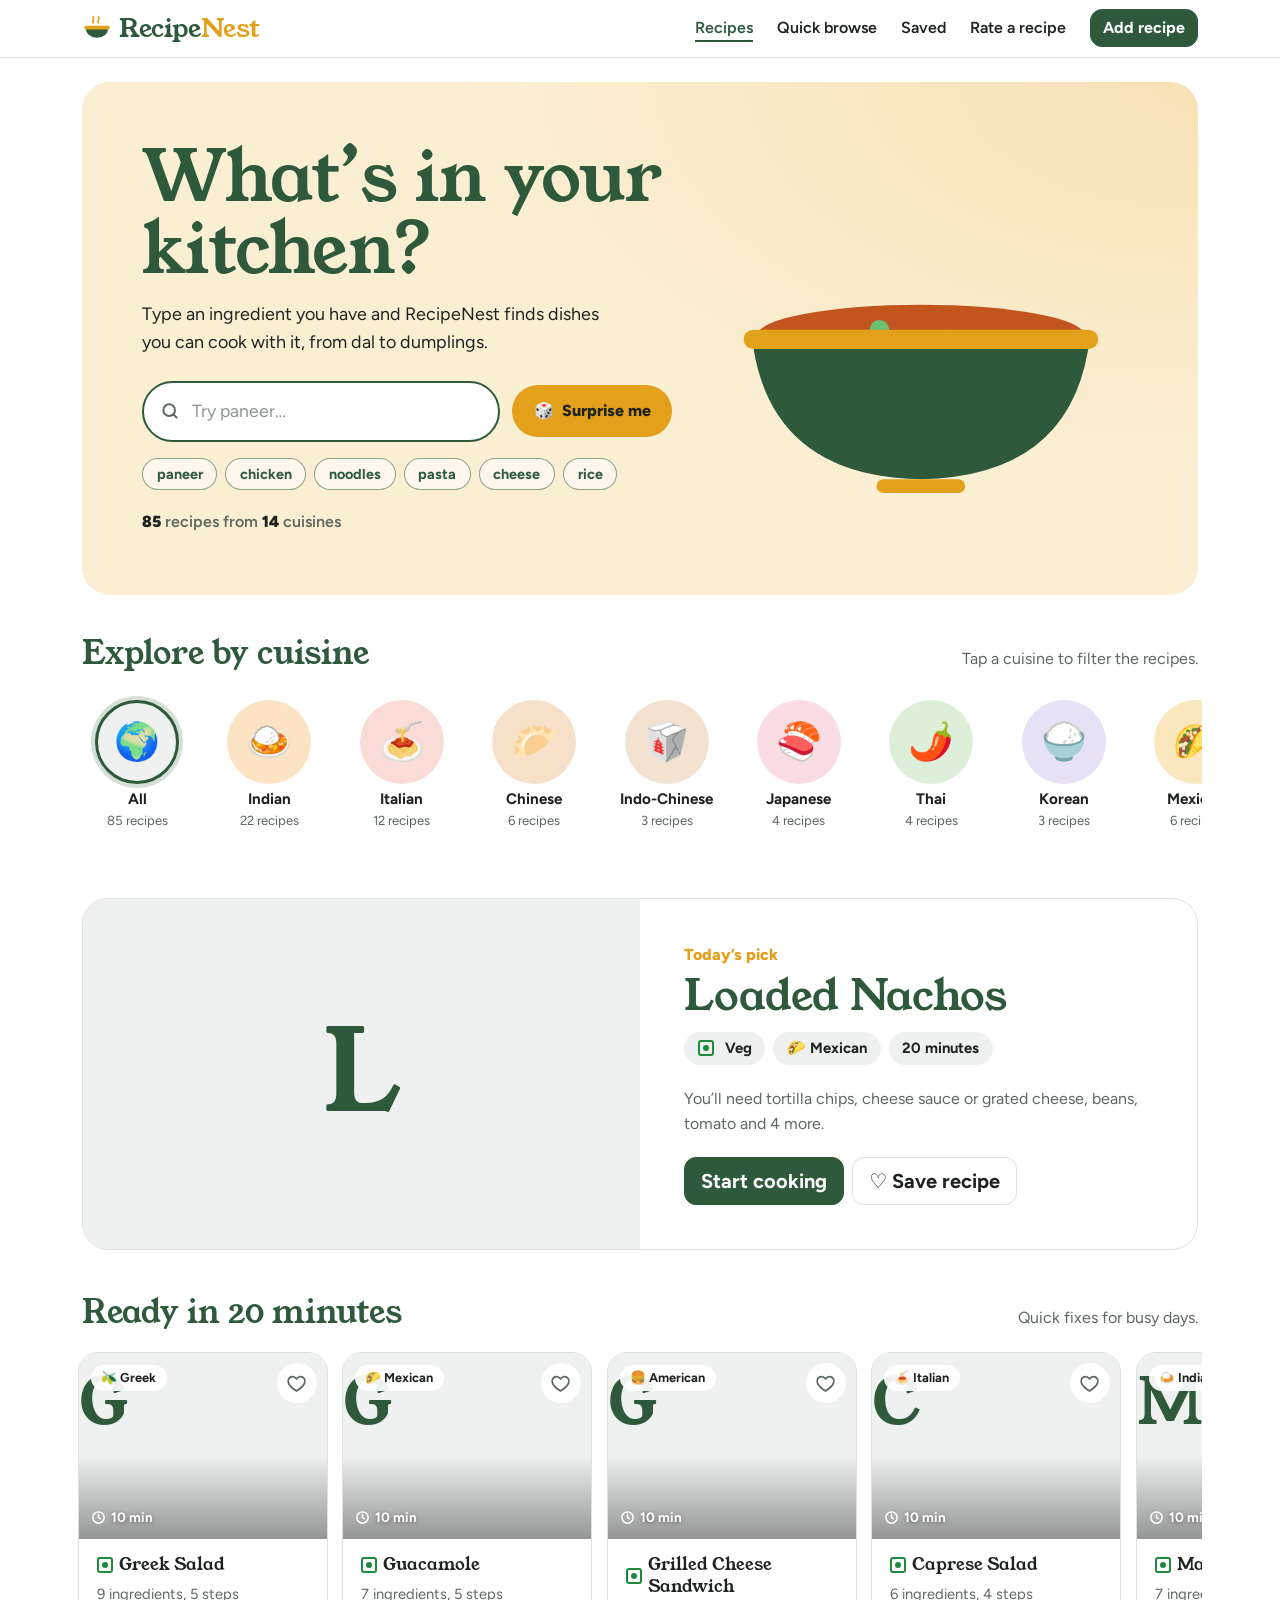
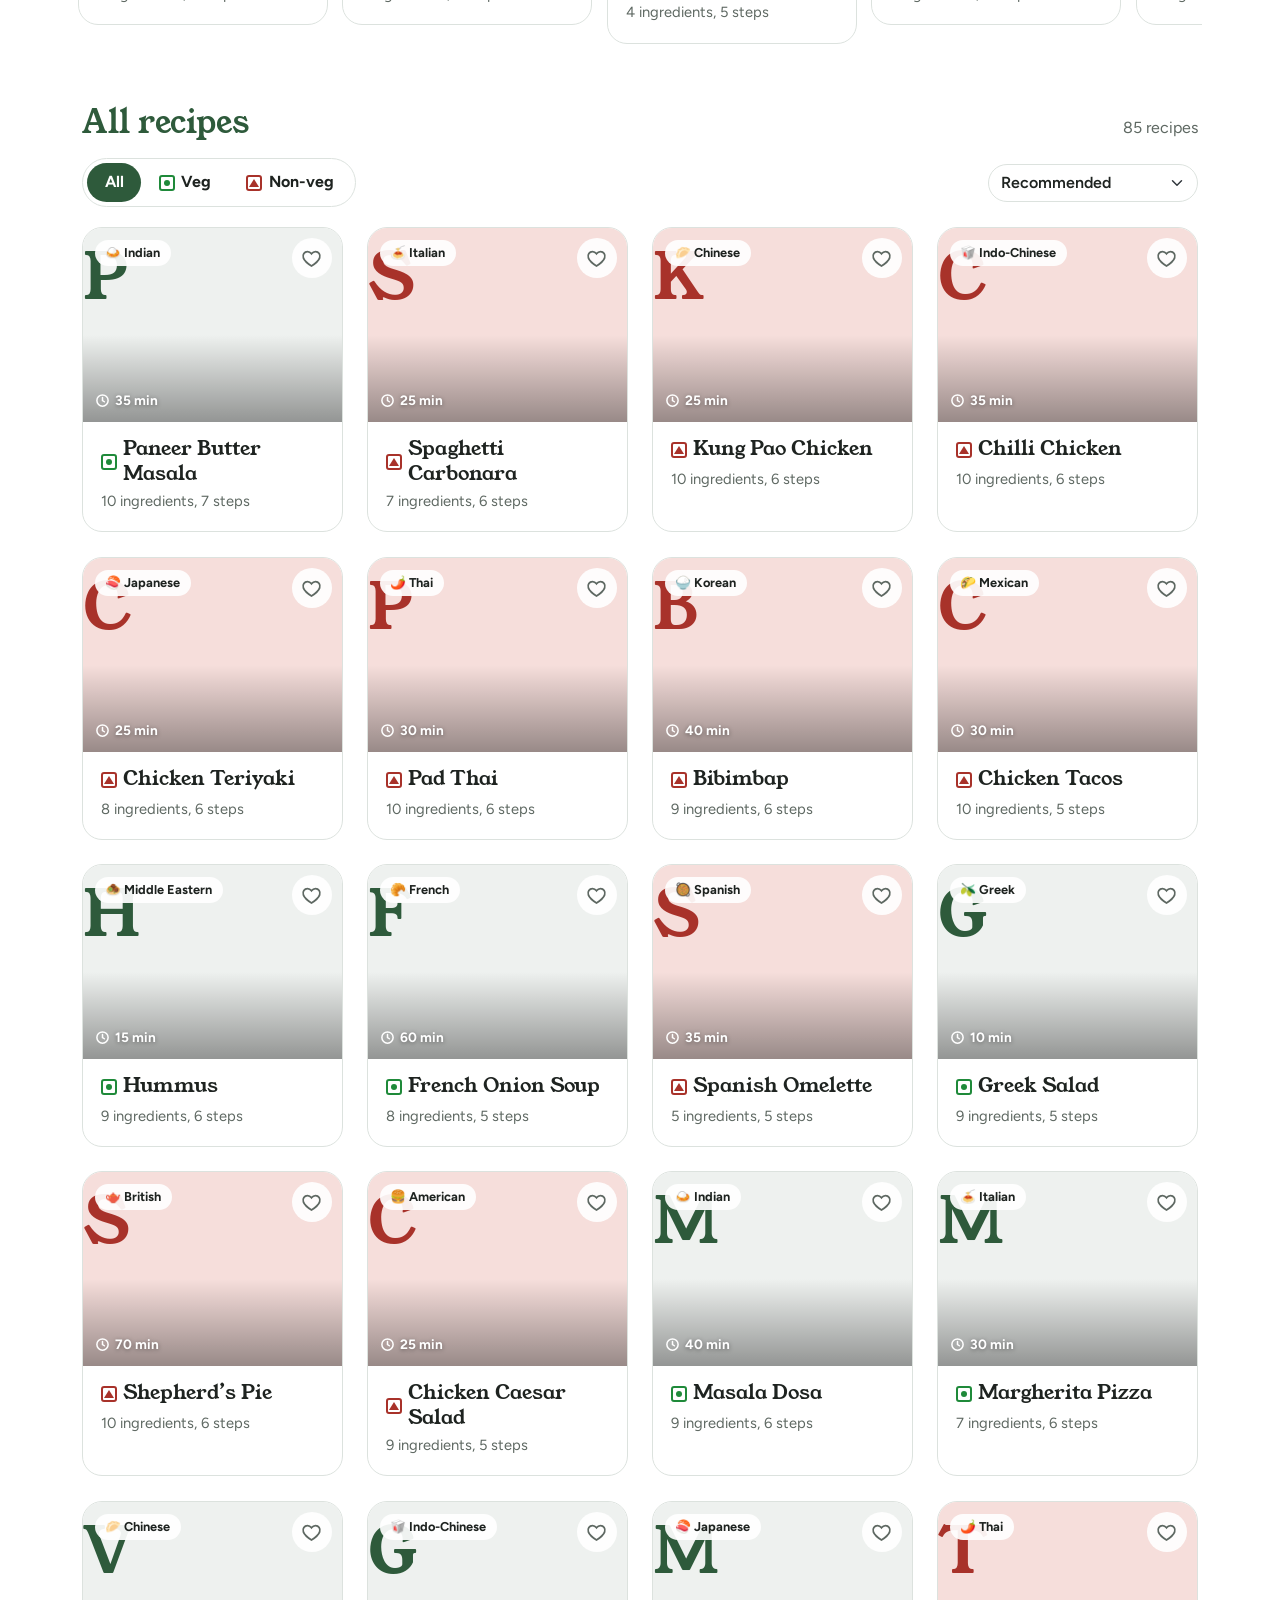
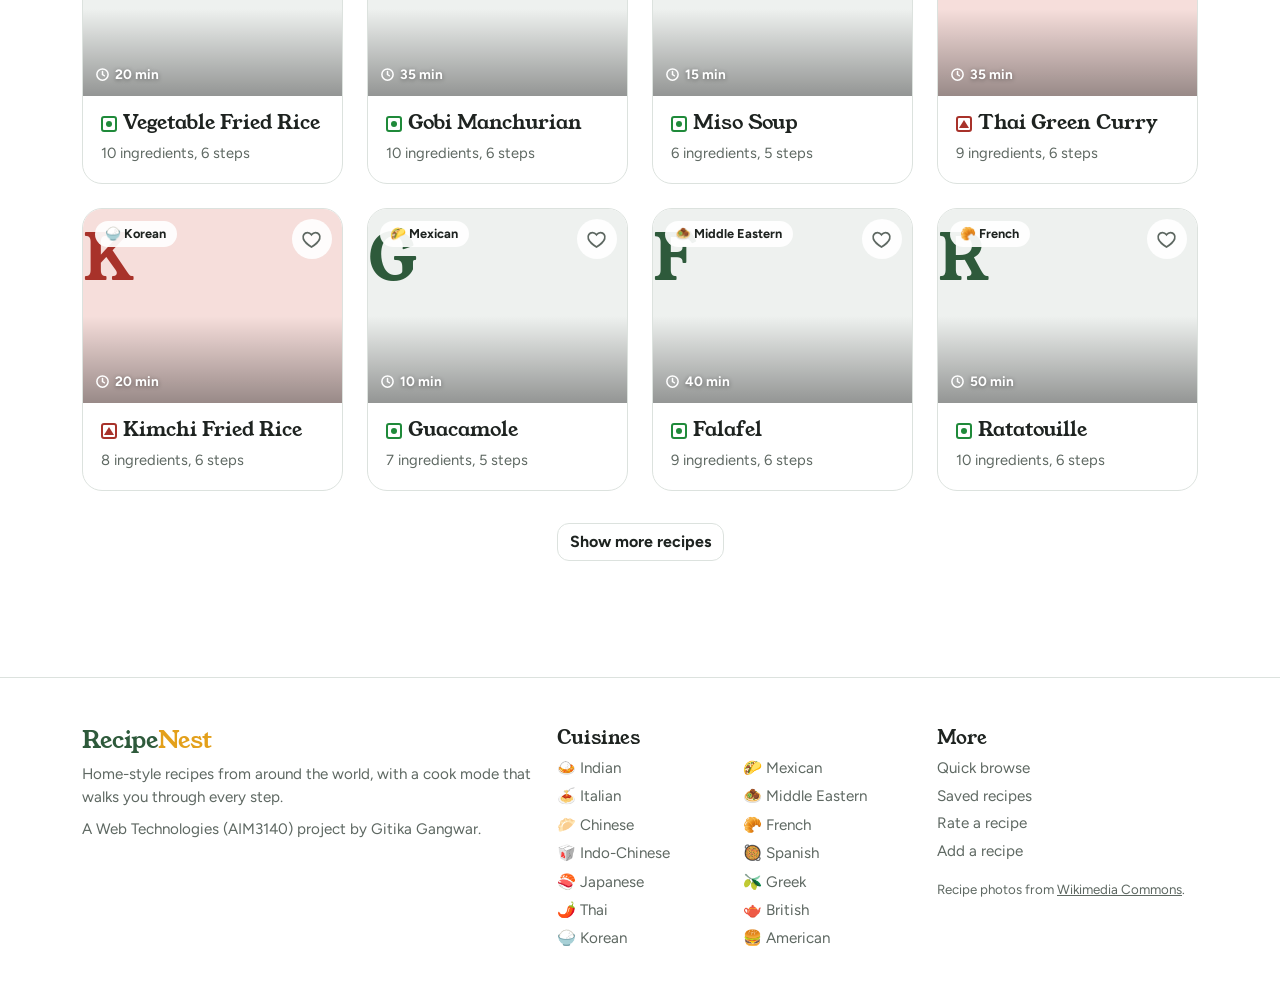
==== commit dafed7cf: "Add files via upload" ====
--- a/index.html
+++ b/index.html
@@ -3,92 +3,142 @@
 <head>
 <meta charset="UTF-8">
 <meta name="viewport" content="width=device-width, initial-scale=1, viewport-fit=cover">
-<title>RecipeNest</title>
+<title>RecipeNest: recipes from 14 cuisines</title>
+<meta name="description" content="Find what to cook with what’s in your kitchen. Indian, Italian, Chinese, Japanese, Mexican and more, with step-by-step cook mode.">
 <link href="https://cdn.jsdelivr.net/npm/bootstrap@5.3.3/dist/css/bootstrap.min.css" rel="stylesheet">
 <link rel="preconnect" href="https://fonts.googleapis.com">
 <link rel="preconnect" href="https://fonts.gstatic.com" crossorigin>
-<link href="https://fonts.googleapis.com/css2?family=Figtree:wght@400;500;600;700&family=Young+Serif&display=swap" rel="stylesheet">
+<link href="https://fonts.googleapis.com/css2?family=Figtree:wght@400;500;600;700;800&family=Young+Serif&display=swap" rel="stylesheet">
 <style>
   :root {
-    --bg: #FFFFFF;
-    --surface: #FFFFFF;
-    --steel: #EEF1EF;
-    --hero: #FBEFD3;
-    --ink: #1E2320;
-    --muted: #5E6862;
-    --line: #DCE2DE;
-    --leaf: #2E5A3B;
-    --leaf-hover: #22462D;
-    --on-leaf: #FFFFFF;
-    --heading: #2E5A3B;
-    --turmeric: #E3A01B;
-    --veg: #1F8A3A;
-    --chili: #A8322A;
-    --chili-soft: #F6DEDB;
-    --danger: #B42318;
+    --bg: #FFFFFF; --surface: #FFFFFF; --steel: #EEF1EF; --hero: #FBEFD3; --hero-2: #F7E2B5;
+    --ink: #1E2320; --muted: #5E6862; --line: #DCE2DE;
+    --leaf: #2E5A3B; --leaf-hover: #22462D; --on-leaf: #FFFFFF; --heading: #2E5A3B;
+    --turmeric: #E3A01B; --veg: #1F8A3A; --chili: #A8322A; --chili-soft: #F6DEDB; --danger: #B42318;
+    --heart: #D6336C; --shadow: 0 14px 34px rgba(30, 35, 32, .12);
     color-scheme: light;
   }
   @media (prefers-color-scheme: dark) {
     :root:not([data-theme="light"]) {
-      --bg: #151917; --surface: #1C211E; --steel: #262D29; --hero: #2B2616;
+      --bg: #141816; --surface: #1C211E; --steel: #262D29; --hero: #2A2517; --hero-2: #362E19;
       --ink: #E8ECE9; --muted: #A3ADA7; --line: #333C37;
       --leaf: #7FB98E; --leaf-hover: #95C9A3; --on-leaf: #10160F; --heading: #A9D6B4;
       --turmeric: #F0B840; --veg: #5CC77A; --chili: #EE8478; --chili-soft: #3A2421; --danger: #F38B80;
+      --heart: #F27AA3; --shadow: 0 14px 34px rgba(0, 0, 0, .45);
       color-scheme: dark;
     }
   }
   :root[data-theme="dark"] {
-    --bg: #151917; --surface: #1C211E; --steel: #262D29; --hero: #2B2616;
+    --bg: #141816; --surface: #1C211E; --steel: #262D29; --hero: #2A2517; --hero-2: #362E19;
     --ink: #E8ECE9; --muted: #A3ADA7; --line: #333C37;
     --leaf: #7FB98E; --leaf-hover: #95C9A3; --on-leaf: #10160F; --heading: #A9D6B4;
     --turmeric: #F0B840; --veg: #5CC77A; --chili: #EE8478; --chili-soft: #3A2421; --danger: #F38B80;
+    --heart: #F27AA3; --shadow: 0 14px 34px rgba(0, 0, 0, .45);
     color-scheme: dark;
   }
-
   :root { box-sizing: border-box; padding-top: env(safe-area-inset-top, 0px); padding-bottom: env(safe-area-inset-bottom, 0px); }
-  html { scroll-padding-top: calc(env(safe-area-inset-top, 0px) + 72px); }
+  html { scroll-padding-top: calc(env(safe-area-inset-top, 0px) + 80px); }
   body::before { content: ""; position: fixed; inset: 0 0 auto; height: env(safe-area-inset-top, 0px); z-index: 1031; background: var(--bg); }
-
-  body {
-    font-family: "Figtree", system-ui, -apple-system, "Segoe UI", sans-serif;
-    background: var(--bg); color: var(--ink); line-height: 1.55;
-  }
-  h1, h2, h3, .wordmark { font-family: "Young Serif", Georgia, "Times New Roman", serif; font-weight: 400; }
+  body { font-family: "Figtree", system-ui, -apple-system, "Segoe UI", sans-serif; background: var(--bg); color: var(--ink); line-height: 1.55; }
+  h1, h2, h3, .wordmark, .serif { font-family: "Young Serif", Georgia, "Times New Roman", serif; font-weight: 400; }
   a { color: var(--leaf); }
   :focus-visible { outline: 3px solid var(--turmeric); outline-offset: 2px; }
   img { max-width: 100%; }
-
-  /* Navbar */
-  .nest-nav { position: sticky; top: env(safe-area-inset-top, 0px); z-index: 1030; background: var(--bg); border-bottom: 1px solid var(--line); }
-  .wordmark { font-size: 1.6rem; color: var(--heading) !important; background: none; border: 0; padding: 0; }
+  button { font: inherit; }
+
+  /* ---------- Nav ---------- */
+  .nest-nav { position: sticky; top: env(safe-area-inset-top, 0px); z-index: 1030; background: color-mix(in srgb, var(--bg) 88%, transparent); backdrop-filter: saturate(1.4) blur(10px); -webkit-backdrop-filter: saturate(1.4) blur(10px); border-bottom: 1px solid var(--line); }
+  .wordmark { font-size: 1.65rem; color: var(--heading) !important; background: none; border: 0; padding: 0; display: inline-flex; align-items: center; }
+  .wordmark svg { margin-right: .45rem; }
   .wordmark span { color: var(--turmeric); }
-  .nest-nav .nav-link { color: var(--ink); font-weight: 500; background: none; border: 0; }
-  .nest-nav .nav-link:hover, .nest-nav .nav-link[aria-current="page"] { color: var(--leaf); }
-  .nest-nav .nav-link[aria-current="page"] { text-decoration: underline; text-underline-offset: 6px; text-decoration-thickness: 2px; }
+  .wordmark svg { width: 30px; height: 30px; }
+  .nest-nav .nav-link { color: var(--ink); font-weight: 600; background: none; border: 0; display: inline-flex; align-items: center; gap: .35rem; }
+  .nest-nav .nav-link:hover { color: var(--leaf); }
+  .nest-nav .nav-link[aria-current="page"] { color: var(--leaf); text-decoration: underline; text-underline-offset: 7px; text-decoration-thickness: 2px; }
+  .count-badge { background: var(--heart); color: #fff; font-size: .72rem; font-weight: 800; border-radius: 999px; padding: .05rem .45rem; min-width: 1.3rem; text-align: center; }
+  .count-badge:empty { display: none; }
   .navbar-toggler { border-color: var(--line); }
-  .navbar-toggler-icon { filter: var(--toggler-filter, none); }
   @media (prefers-color-scheme: dark) { :root:not([data-theme="light"]) .navbar-toggler-icon { filter: invert(1); } }
   :root[data-theme="dark"] .navbar-toggler-icon { filter: invert(1); }
 
-  /* Buttons */
-  .btn { border-radius: 10px; font-weight: 600; }
+  /* ---------- Buttons ---------- */
+  .btn { border-radius: 12px; font-weight: 700; }
   .btn-leaf { background: var(--leaf); color: var(--on-leaf); border: 1px solid var(--leaf); }
   .btn-leaf:hover, .btn-leaf:focus { background: var(--leaf-hover); border-color: var(--leaf-hover); color: var(--on-leaf); }
   .btn-line { background: transparent; color: var(--ink); border: 1px solid var(--line); }
   .btn-line:hover { border-color: var(--ink); color: var(--ink); }
   .btn-danger-line { background: transparent; color: var(--danger); border: 1px solid var(--danger); }
   .btn-danger-line:hover, .btn-danger-line.confirming { background: var(--danger); color: var(--bg); }
-
-  /* Hero */
-  .hero { background: var(--hero); border-radius: 22px; padding: clamp(1.75rem, 5vw, 3.5rem); margin-bottom: 2rem; }
-  .hero h1 { font-size: clamp(2.2rem, 6vw, 4rem); line-height: 1.05; margin-bottom: .75rem; color: var(--heading); max-width: 14ch; }
-  .hero-sub { font-size: 1.1rem; max-width: 46ch; margin-bottom: 1.5rem; }
-  .search-box { max-width: 560px; font-size: 1.15rem; padding: .9rem 1.2rem; border: 2px solid var(--leaf); border-radius: 999px; background: var(--surface); color: var(--ink); }
-  .search-box:focus { box-shadow: 0 0 0 4px rgba(227,160,27,.45); border-color: var(--leaf); background: var(--surface); color: var(--ink); }
+  .btn-save[aria-pressed="true"] { border-color: var(--heart); color: var(--heart); }
+
+  /* ---------- Hero ---------- */
+  .hero { background: radial-gradient(120% 140% at 100% 0%, var(--hero-2) 0%, var(--hero) 55%); border-radius: 28px; padding: clamp(1.75rem, 5vw, 3.75rem); margin-bottom: 2.5rem; display: grid; grid-template-columns: minmax(0, 1.1fr) minmax(0, .9fr); gap: 2rem; align-items: center; overflow: hidden; }
+  @media (max-width: 991.98px) { .hero { grid-template-columns: 1fr; } .hero-art { display: none; } }
+  .hero h1 { font-size: clamp(2.4rem, 6vw, 4.4rem); line-height: 1.02; margin-bottom: .9rem; color: var(--heading); letter-spacing: -.01em; }
+  .hero-sub { font-size: 1.12rem; max-width: 44ch; margin-bottom: 1.6rem; }
+  .hero-actions { display: flex; flex-wrap: wrap; gap: .75rem; align-items: center; }
+  .search-wrap { position: relative; flex: 1 1 320px; }
+  .search-wrap svg { position: absolute; left: 1.15rem; top: 50%; transform: translateY(-50%); width: 20px; height: 20px; color: var(--muted); pointer-events: none; }
+  .search-box.form-control { font-size: 1.1rem; padding: .95rem 1.2rem .95rem 3rem; border: 2px solid var(--leaf); border-radius: 999px; background: var(--surface); color: var(--ink); }
+  .search-box.form-control:focus { box-shadow: 0 0 0 4px rgba(227,160,27,.45); border-color: var(--leaf); }
+  .btn-surprise { border-radius: 999px; padding: .85rem 1.35rem; background: var(--turmeric); color: #1E2320; border: 0; font-weight: 800; display: inline-flex; align-items: center; gap: .5rem; }
+  .btn-surprise:hover { filter: brightness(1.06); }
+  .btn-surprise.rolling .dice { display: inline-block; animation: roll .6s ease-in-out; }
+  @keyframes roll { to { transform: rotate(720deg) scale(1.2); } }
   .chips { display: flex; flex-wrap: wrap; gap: .5rem; margin-top: 1rem; }
-  .chip { border: 1px solid var(--leaf); color: var(--leaf); background: transparent; border-radius: 999px; padding: .25rem .8rem; font-weight: 600; font-size: .9rem; }
+  .chip { border: 1px solid color-mix(in srgb, var(--leaf) 55%, transparent); color: var(--leaf); background: color-mix(in srgb, var(--surface) 55%, transparent); border-radius: 999px; padding: .25rem .85rem; font-weight: 700; font-size: .9rem; }
   .chip:hover { background: var(--leaf); color: var(--on-leaf); }
-  .result-count { margin: 1rem 0 0 .25rem; color: var(--muted); font-weight: 500; }
+  .hero-stats { margin: 1.25rem 0 0; color: var(--muted); font-weight: 600; }
+  .hero-stats strong { color: var(--ink); }
+
+  .hero-art { position: relative; height: 360px; }
+  .hero-photo { position: absolute; width: 58%; aspect-ratio: 4 / 5; object-fit: cover; border-radius: 22px; border: 6px solid var(--surface); box-shadow: var(--shadow); animation: float 6s ease-in-out infinite; background: var(--steel); }
+  .hero-photo.p1 { left: 0; top: 30px; --r: -6deg; transform: rotate(-6deg); }
+  .hero-photo.p2 { right: 0; top: 0; width: 52%; --r: 5deg; transform: rotate(5deg); animation-delay: -2s; }
+  .hero-photo.p3 { left: 28%; bottom: -10px; width: 46%; aspect-ratio: 1; --r: -2deg; transform: rotate(-2deg); animation-delay: -4s; z-index: 2; }
+  @keyframes float { 0%, 100% { transform: translateY(0) rotate(var(--r)); } 50% { transform: translateY(-8px) rotate(var(--r)); } }
+  .bowl-body { fill: var(--leaf); } .bowl-rim { fill: var(--turmeric); } .bowl-food { fill: #C2541E; } .bowl-leaf { fill: #6FBF73; }
+  .steam { fill: none; stroke: var(--muted); stroke-width: 6; stroke-linecap: round; opacity: 0; animation: steam 3.2s ease-in-out infinite; }
+  .steam.s2 { animation-delay: 1s; } .steam.s3 { animation-delay: 2s; }
+  @keyframes steam { 0% { opacity: 0; transform: translateY(18px); } 35% { opacity: .55; } 100% { opacity: 0; transform: translateY(-26px); } }
+
+  /* ---------- Sections ---------- */
+  .section { margin-bottom: 2.75rem; }
+  .section-head { display: flex; align-items: baseline; justify-content: space-between; gap: 1rem; margin-bottom: 1rem; flex-wrap: wrap; }
+  .section-head h2 { font-size: clamp(1.5rem, 3vw, 2rem); margin: 0; color: var(--heading); }
+  .section-head p { margin: 0; color: var(--muted); }
+  .link-btn { background: none; border: 0; padding: 0; color: var(--leaf); font-weight: 700; }
+  .link-btn:hover { text-decoration: underline; }
+
+  /* Cuisine strip */
+  .hscroll { display: flex; gap: .9rem; overflow-x: auto; padding: .25rem .25rem 1rem; margin: 0 -.25rem; scroll-snap-type: x proximity; scrollbar-width: thin; }
+  .cuisine-tile { flex: 0 0 auto; width: 118px; scroll-snap-align: start; display: flex; flex-direction: column; align-items: center; gap: .45rem; background: none; border: 0; padding: .4rem 0; color: var(--ink); }
+  .cuisine-icon { width: 84px; height: 84px; border-radius: 50%; display: flex; align-items: center; justify-content: center; font-size: 2.3rem; background: var(--tint, var(--steel)); border: 3px solid transparent; transition: transform .25s cubic-bezier(.3,1.5,.5,1), border-color .2s; }
+  .cuisine-tile:hover .cuisine-icon { transform: translateY(-4px) scale(1.04); }
+  .cuisine-tile[aria-pressed="true"] .cuisine-icon { border-color: var(--leaf); box-shadow: 0 0 0 4px color-mix(in srgb, var(--leaf) 20%, transparent); }
+  .cuisine-name { font-weight: 700; line-height: 1.15; text-align: center; font-size: .95rem; }
+  .cuisine-count { color: var(--muted); font-size: .82rem; margin-top: -.3rem; }
+
+  /* Today's pick */
+  .pick { display: grid; grid-template-columns: minmax(0, 1fr) minmax(0, 1fr); background: var(--surface); border: 1px solid var(--line); border-radius: 26px; overflow: hidden; }
+  @media (max-width: 767.98px) { .pick { grid-template-columns: 1fr; } }
+  .pick-media { position: relative; min-height: 300px; }
+  .pick-media .pick-photo { position: absolute; inset: 0; width: 100%; height: 100%; object-fit: cover; font-size: 7rem; }
+  .pick-body { padding: clamp(1.5rem, 4vw, 2.75rem); display: flex; flex-direction: column; justify-content: center; }
+  .pick-label { color: var(--turmeric); font-weight: 800; margin-bottom: .35rem; }
+  .pick-body h3 { font-size: clamp(1.9rem, 4vw, 2.7rem); line-height: 1.08; color: var(--heading); margin-bottom: .75rem; }
+  .pick-ings { color: var(--muted); margin-bottom: 1.25rem; }
+
+  /* Filter row */
+  .filter-row { display: flex; flex-wrap: wrap; gap: .75rem; align-items: center; justify-content: space-between; margin-bottom: 1.25rem; }
+  .type-filter { display: inline-flex; background: var(--surface); border: 1px solid var(--line); border-radius: 999px; padding: 4px; position: relative; }
+  .type-filter button { position: relative; z-index: 1; border: 0; background: none; padding: .45rem 1.1rem; font-weight: 700; color: var(--ink); border-radius: 999px; transition: color .25s; display: inline-flex; align-items: center; }
+  .type-filter button[aria-pressed="true"] { color: var(--on-leaf); }
+  .type-filter button[aria-pressed="true"] .food-mark { color: var(--on-leaf); }
+  .type-pill { position: absolute; top: 4px; bottom: 4px; left: 4px; background: var(--leaf); border-radius: 999px; transition: transform .35s cubic-bezier(.4,1.3,.5,1), width .35s cubic-bezier(.4,1.3,.5,1); }
+  .sort-select { max-width: 210px; border-radius: 999px !important; font-weight: 600; }
+  .active-filter { display: inline-flex; align-items: center; gap: .4rem; background: var(--steel); border-radius: 999px; padding: .3rem .4rem .3rem .9rem; font-weight: 700; }
+  .active-filter button { border: 0; background: var(--surface); border-radius: 50%; width: 26px; height: 26px; line-height: 1; color: var(--ink); }
 
   /* Food mark */
   .food-mark { display: inline-block; width: 16px; height: 16px; border: 2px solid currentColor; border-radius: 3px; position: relative; vertical-align: -2px; margin-right: .4rem; flex-shrink: 0; }
@@ -97,120 +147,51 @@
   .food-mark.nonveg { color: var(--chili); }
   .food-mark.nonveg::after { content: ""; position: absolute; left: 1px; top: 2px; border-left: 5px solid transparent; border-right: 5px solid transparent; border-bottom: 8px solid currentColor; }
 
-  /* Cards */
-  .recipe-card { display: block; width: 100%; height: 100%; text-align: left; padding: 0; color: var(--ink); background: var(--surface); border: 1px solid var(--line); border-radius: 14px; overflow: hidden; }
-  .recipe-card:hover .recipe-title { color: var(--leaf); text-decoration: underline; }
-  .recipe-photo { width: 100%; aspect-ratio: 4 / 3; object-fit: cover; display: block; }
-  .placeholder-photo { display: flex; align-items: center; justify-content: center; background: var(--steel); color: var(--heading); font-family: "Young Serif", Georgia, serif; font-size: 4rem; }
+  /* ---------- Recipe cards ---------- */
+  .rcard { position: relative; height: 100%; background: var(--surface); border: 1px solid var(--line); border-radius: 20px; overflow: hidden; transition: transform .25s ease, box-shadow .25s ease, border-color .25s; }
+  .rcard:hover, .rcard:focus-within { transform: translateY(-5px); box-shadow: var(--shadow); border-color: color-mix(in srgb, var(--leaf) 45%, var(--line)); }
+  .rcard-media { position: relative; overflow: hidden; aspect-ratio: 4 / 3; background: var(--steel); }
+  .rcard-media .recipe-photo { width: 100%; height: 100%; object-fit: cover; display: block; transition: transform .6s ease; }
+  .rcard:hover .recipe-photo { transform: scale(1.06); }
+  .rcard-media::after { content: ""; position: absolute; inset: auto 0 0 0; height: 45%; background: linear-gradient(to top, rgba(0,0,0,.38), transparent); pointer-events: none; }
+  .chip-cuisine { position: absolute; left: .75rem; top: .75rem; z-index: 1; background: rgba(255,255,255,.92); color: #1E2320; font-weight: 700; font-size: .8rem; border-radius: 999px; padding: .2rem .65rem; }
+  .time-badge { position: absolute; left: .75rem; bottom: .7rem; z-index: 1; color: #fff; font-weight: 700; font-size: .85rem; display: inline-flex; align-items: center; gap: .3rem; text-shadow: 0 1px 4px rgba(0,0,0,.4); }
+  .time-badge svg { width: 15px; height: 15px; }
+  .fav { position: absolute; right: .65rem; top: .65rem; z-index: 3; width: 40px; height: 40px; border-radius: 50%; border: 0; background: rgba(255,255,255,.92); display: flex; align-items: center; justify-content: center; color: #5E6862; transition: transform .2s; }
+  .fav svg { width: 21px; height: 21px; }
+  .fav:hover { transform: scale(1.1); }
+  .fav[aria-pressed="true"] { color: var(--heart); }
+  .fav[aria-pressed="true"] svg path { fill: currentColor; }
+  .fav.pop { animation: heartPop .45s ease; }
+  @keyframes heartPop { 40% { transform: scale(1.35); } 100% { transform: scale(1); } }
+  .rcard-body { padding: .95rem 1.1rem 1.15rem; }
+  .rcard-title { font-size: 1.22rem; margin: 0 0 .25rem; line-height: 1.25; }
+  .rcard-link { background: none; border: 0; padding: 0; color: var(--ink); text-align: left; display: inline-flex; align-items: center; font: inherit; }
+  .rcard-link::after { content: ""; position: absolute; inset: 0; z-index: 2; }
+  .rcard:hover .rcard-link { color: var(--leaf); }
+  .rcard-meta { margin: 0; color: var(--muted); font-size: .92rem; }
+  .placeholder-photo { display: flex; align-items: center; justify-content: center; background: var(--steel); color: var(--heading); font-family: "Young Serif", Georgia, serif; font-size: 4rem; width: 100%; height: 100%; }
   .placeholder-photo.nonveg { background: var(--chili-soft); color: var(--chili); }
-  .recipe-body { padding: 1rem 1.1rem 1.2rem; }
-  .recipe-title { font-size: 1.25rem; margin: 0 0 .3rem; display: flex; align-items: center; }
-  .recipe-meta { margin: 0; color: var(--muted); font-size: .95rem; }
-  .empty-state { border: 2px dashed var(--line); border-radius: 14px; padding: 2rem; text-align: center; }
-
-  /* Detail */
-  .back-link { font-weight: 600; background: none; border: 0; padding: 0; color: var(--leaf); }
-  .back-link::before { content: "‹ "; }
-  .detail-photo { width: 100%; aspect-ratio: 4 / 3; object-fit: cover; border-radius: 18px; display: block; }
-  .detail-photo.placeholder-photo { display: flex; font-size: 8rem; }
-  .detail-title { font-size: clamp(2rem, 5vw, 3rem); color: var(--heading); line-height: 1.1; }
-  .tags { display: flex; gap: .5rem; flex-wrap: wrap; margin: .75rem 0 1.5rem; }
-  .tag { display: inline-flex; align-items: center; background: var(--steel); border-radius: 999px; padding: .3rem .8rem; font-weight: 600; font-size: .95rem; }
-  .section-title { font-size: 1.4rem; margin: 1.5rem 0 .75rem; }
-  .ingredient-list { columns: 2 220px; padding-left: 1.1rem; }
-  .ingredient-list li { margin-bottom: .35rem; break-inside: avoid; }
-  .step-list { padding-left: 0; list-style: none; counter-reset: step; max-width: 65ch; }
-  .step-list li { counter-increment: step; position: relative; padding: 0 0 1rem 2.75rem; }
-  .step-list li::before { content: counter(step); position: absolute; left: 0; top: -2px; width: 1.9rem; height: 1.9rem; border-radius: 50%; background: var(--turmeric); color: #1E2320; display: flex; align-items: center; justify-content: center; font-weight: 700; font-size: .9rem; }
-  .avg { color: var(--turmeric); letter-spacing: 1px; }
-
-  /* Forms */
-  .form-wrap { max-width: 720px; }
-  .page-title { color: var(--heading); font-size: clamp(1.8rem, 4vw, 2.5rem); margin-bottom: 1.25rem; }
-  .form-label { font-weight: 600; }
-  .hint { font-weight: 400; color: var(--muted); font-size: .9rem; }
-  .form-control, .form-select { border-radius: 10px; background-color: var(--surface); color: var(--ink); border-color: var(--line); }
-  .form-control:focus, .form-select:focus { border-color: var(--leaf); box-shadow: 0 0 0 3px rgba(46,90,59,.25); background-color: var(--surface); color: var(--ink); }
-  .form-control::placeholder { color: var(--muted); opacity: .7; }
-  .invalid-feedback { color: var(--danger); }
-  .form-control.is-invalid { border-color: var(--danger); }
-  .radio-row { display: flex; flex-wrap: wrap; gap: .5rem; }
-  .radio-pill { display: inline-flex; align-items: center; gap: .4rem; border: 1px solid var(--line); border-radius: 999px; padding: .45rem 1rem; cursor: pointer; font-weight: 500; }
-  .radio-pill:has(input:checked) { border-color: var(--leaf); background: var(--steel); }
-  .image-preview { margin-top: .75rem; max-width: 260px; border-radius: 10px; }
-
-  /* Quick browse */
-  .toolbar { display: flex; flex-wrap: wrap; gap: .75rem; align-items: center; margin: 1.25rem 0 1.5rem; }
-  .seg { display: inline-flex; }
-  .seg button { margin-left: -1px; border: 1px solid var(--line); background: var(--surface); color: var(--ink); padding: .5rem 1.1rem; font-weight: 600; }
-  .seg button:first-child { border-radius: 999px 0 0 999px; margin-left: 0; }
-  .seg button:last-child { border-radius: 0 999px 999px 0; }
-  .seg button[aria-pressed="true"] { background: var(--leaf); color: var(--on-leaf); border-color: var(--leaf); position: relative; }
-  .row-item { display: grid; grid-template-columns: 64px 1fr auto; gap: 1rem; align-items: center; padding: .85rem 0; border-bottom: 1px solid var(--line); }
-  .thumb { width: 64px; height: 64px; border-radius: 12px; object-fit: cover; font-size: 1.7rem; }
-  .row-title { font-weight: 700; font-size: 1.05rem; color: var(--ink); background: none; border: 0; padding: 0; text-align: left; display: inline-flex; align-items: center; }
-  .row-title:hover { color: var(--leaf); text-decoration: underline; }
-  .sub { color: var(--muted); font-size: .95rem; }
-  .mins { font-weight: 700; background: var(--steel); border-radius: 999px; padding: .25rem .75rem; white-space: nowrap; }
-
-  /* Ratings */
-  .table { --bs-table-bg: transparent; --bs-table-color: var(--ink); --bs-table-border-color: var(--line); }
-  .star-pick { display: inline-flex; flex-direction: row-reverse; gap: .15rem; }
-  .star-pick input { position: absolute; opacity: 0; width: 1px; height: 1px; }
-  .star-pick label { font-size: 2rem; line-height: 1; color: var(--line); cursor: pointer; }
-  .star-pick label:hover, .star-pick label:hover ~ label, .star-pick input:checked ~ label { color: var(--turmeric); }
-  .star-pick input:focus-visible + label { outline: 3px solid var(--turmeric); border-radius: 4px; }
-  .stars { color: var(--turmeric); letter-spacing: 1px; white-space: nowrap; }
-
-  .table td.stars { color: var(--turmeric); }
-  .search-box.form-control { border-color: var(--leaf); }
-  /* ===== Motion & dynamic bits ===== */
-  .hero { display: grid; grid-template-columns: minmax(0, 1fr) auto; gap: 2rem; align-items: center; position: relative; overflow: hidden; }
-  .hero-art { width: clamp(180px, 24vw, 300px); }
-  @media (max-width: 767.98px) { .hero { grid-template-columns: 1fr; } .hero-art { display: none; } }
-  .bowl-body { fill: var(--leaf); }
-  .bowl-rim { fill: var(--turmeric); }
-  .bowl-food { fill: #C2541E; }
-  .bowl-leaf { fill: #6FBF73; }
-  .steam { fill: none; stroke: var(--muted); stroke-width: 6; stroke-linecap: round; opacity: 0; animation: steam 3.2s ease-in-out infinite; }
-  .steam.s2 { animation-delay: 1s; }
-  .steam.s3 { animation-delay: 2s; }
-  @keyframes steam {
-    0% { opacity: 0; transform: translateY(18px); }
-    35% { opacity: .55; }
-    100% { opacity: 0; transform: translateY(-26px); }
-  }
-  .bowl-group { transform-origin: 150px 230px; animation: bob 4s ease-in-out infinite; }
-  @keyframes bob { 0%, 100% { transform: translateY(0); } 50% { transform: translateY(-6px); } }
-
-  .hero-actions { display: flex; flex-wrap: wrap; gap: .75rem; align-items: center; }
-  .hero-actions .search-box { flex: 1 1 320px; }
-  .btn-surprise { border-radius: 999px; padding: .8rem 1.3rem; background: var(--turmeric); color: #1E2320; border: 0; font-weight: 700; display: inline-flex; align-items: center; gap: .5rem; }
-  .btn-surprise:hover { filter: brightness(1.06); color: #1E2320; }
-  .btn-surprise .dice { display: inline-block; transition: transform .5s cubic-bezier(.3,1.6,.5,1); }
-  .btn-surprise.rolling .dice { animation: roll .6s ease-in-out; }
-  @keyframes roll { to { transform: rotate(720deg) scale(1.2); } }
-
-  .type-filter { display: inline-flex; background: var(--surface); border: 1px solid var(--line); border-radius: 999px; padding: 4px; position: relative; margin-bottom: 1.25rem; }
-  .type-filter button { position: relative; z-index: 1; border: 0; background: none; padding: .45rem 1.1rem; font-weight: 600; color: var(--ink); border-radius: 999px; transition: color .25s; display: inline-flex; align-items: center; }
-  .type-filter button[aria-pressed="true"] { color: var(--on-leaf); }
-  .type-filter button[aria-pressed="true"] .food-mark { color: var(--on-leaf); }
-  .type-pill { position: absolute; top: 4px; bottom: 4px; left: 4px; background: var(--leaf); border-radius: 999px; transition: transform .35s cubic-bezier(.4,1.3,.5,1), width .35s cubic-bezier(.4,1.3,.5,1); }
-
-  .recipe-card { transition: transform .25s ease, box-shadow .25s ease, border-color .25s; }
-  .recipe-card:hover, .recipe-card:focus-visible { transform: translateY(-5px); box-shadow: 0 14px 30px rgba(0,0,0,.12); border-color: var(--leaf); }
-  .recipe-card .recipe-photo { transition: transform .5s ease; }
-  .recipe-card:hover .recipe-photo { transform: scale(1.05); }
-  .photo-wrap { overflow: hidden; position: relative; }
-  .time-badge { position: absolute; right: .75rem; bottom: .75rem; background: rgba(30,35,32,.82); color: #fff; font-weight: 700; font-size: .85rem; border-radius: 999px; padding: .2rem .65rem; }
-  .card-in { animation: rise .45s ease both; animation-delay: calc(var(--i, 0) * 55ms); }
+  .quick-row .rcard { width: 250px; flex: 0 0 auto; scroll-snap-align: start; }
+  .quick-row .rcard-title { font-size: 1.08rem; }
+  .card-in { animation: rise .45s ease both; animation-delay: calc(var(--i, 0) * 45ms); }
   @keyframes rise { from { opacity: 0; transform: translateY(16px) scale(.98); } to { opacity: 1; transform: none; } }
-  .view-enter { animation: viewIn .35s ease both; }
-  @keyframes viewIn { from { opacity: 0; transform: translateY(10px); } to { opacity: 1; transform: none; } }
-  .count-pop { display: inline-block; animation: pop .35s ease; }
-  @keyframes pop { 50% { transform: scale(1.15); } }
-
-  /* Cook mode on recipe page */
+  .empty-state { border: 2px dashed var(--line); border-radius: 20px; padding: 2.5rem 1.5rem; text-align: center; }
+  .empty-state .big { font-size: 2.5rem; }
+  .more-btn { display: block; margin: 2rem auto 0; }
+
+  /* ---------- Detail ---------- */
+  .crumbs { display: flex; gap: .4rem; align-items: center; color: var(--muted); font-weight: 600; flex-wrap: wrap; }
+  .crumbs button { background: none; border: 0; padding: 0; color: var(--leaf); font-weight: 700; }
+  .detail-photo-wrap { position: sticky; top: calc(env(safe-area-inset-top, 0px) + 92px); }
+  .detail-photo { width: 100%; aspect-ratio: 4 / 3; object-fit: cover; border-radius: 24px; display: block; font-size: 8rem; }
+  .photo-credit { font-size: .85rem; color: var(--muted); margin: .5rem 0 0; }
+  .photo-credit a { color: var(--muted); }
+  .detail-title { font-size: clamp(2.1rem, 5vw, 3.2rem); color: var(--heading); line-height: 1.06; margin: .5rem 0 .25rem; }
+  .tags { display: flex; gap: .5rem; flex-wrap: wrap; margin: .9rem 0 1.4rem; }
+  .tag { display: inline-flex; align-items: center; gap: .3rem; background: var(--steel); border-radius: 999px; padding: .32rem .85rem; font-weight: 700; font-size: .93rem; }
+  .avg { color: var(--turmeric); }
+  .section-title { font-size: 1.45rem; margin: 1.6rem 0 .6rem; }
   .ing-list { list-style: none; padding: 0; columns: 2 220px; }
   .ing-list li { break-inside: avoid; margin-bottom: .3rem; }
   .ing-item { display: flex; gap: .6rem; align-items: flex-start; width: 100%; text-align: left; background: none; border: 0; padding: .25rem 0; color: var(--ink); }
@@ -222,42 +203,78 @@
   .cook-progress { display: flex; align-items: center; gap: .75rem; margin: .25rem 0 1rem; }
   .bar { flex: 1; height: 10px; background: var(--steel); border-radius: 999px; overflow: hidden; max-width: 360px; }
   .bar span { display: block; height: 100%; width: 0; background: linear-gradient(90deg, var(--leaf), var(--turmeric)); border-radius: 999px; transition: width .45s cubic-bezier(.4,1.2,.5,1); }
-  .step-list li { cursor: pointer; border-radius: 12px; padding: .55rem .75rem .55rem 3.25rem; margin-left: -.5rem; transition: background .25s, color .25s; }
-  .step-list li::before { left: .6rem; top: .45rem; transition: background .25s, transform .3s; }
+  .step-list { padding-left: 0; list-style: none; counter-reset: step; max-width: 65ch; }
+  .step-list li { counter-increment: step; position: relative; cursor: pointer; border-radius: 14px; padding: .6rem .75rem .6rem 3.25rem; margin-left: -.5rem; transition: background .25s, color .25s; }
+  .step-list li::before { content: counter(step); position: absolute; left: .6rem; top: .5rem; width: 1.9rem; height: 1.9rem; border-radius: 50%; background: var(--steel); color: var(--ink); display: flex; align-items: center; justify-content: center; font-weight: 800; font-size: .9rem; transition: background .25s, transform .3s; }
   .step-list li:hover { background: var(--steel); }
+  .step-list li.current { background: var(--hero); }
+  .step-list li.current::before { background: var(--turmeric); color: #1E2320; transform: scale(1.12); }
   .step-list li.done { color: var(--muted); }
   .step-list li.done::before { content: "✓"; background: var(--leaf); color: var(--on-leaf); }
-  .step-list li.current { background: var(--hero); }
-  .step-list li.current::before { transform: scale(1.12); }
-  .step-list li:not(.current):not(.done)::before { background: var(--steel); color: var(--ink); }
-  @media (min-width: 992px) { .detail-photo { position: sticky; top: calc(env(safe-area-inset-top, 0px) + 90px); } }
-  .cook-done { display: none; background: var(--hero); border-radius: 14px; padding: 1rem 1.25rem; margin-top: .5rem; font-weight: 600; }
+  .cook-done { display: none; background: var(--hero); border-radius: 16px; padding: 1rem 1.25rem; margin-top: .5rem; font-weight: 700; }
   .cook-done.show { display: block; animation: rise .4s ease both; }
 
-  .star-pick label { transition: transform .2s, color .2s; }
+  /* ---------- Forms, browse, ratings ---------- */
+  .form-wrap { max-width: 760px; }
+  .page-title { color: var(--heading); font-size: clamp(2rem, 4.5vw, 2.8rem); margin-bottom: .4rem; }
+  .form-label { font-weight: 700; }
+  .hint { font-weight: 400; color: var(--muted); font-size: .9rem; }
+  .form-control, .form-select { border-radius: 12px; background-color: var(--surface); color: var(--ink); border-color: var(--line); }
+  .form-control:focus, .form-select:focus { border-color: var(--leaf); box-shadow: 0 0 0 3px rgba(46,90,59,.25); background-color: var(--surface); color: var(--ink); }
+  .form-control::placeholder { color: var(--muted); opacity: .7; }
+  .invalid-feedback { color: var(--danger); }
+  .form-control.is-invalid { border-color: var(--danger); }
+  .radio-row { display: flex; flex-wrap: wrap; gap: .5rem; }
+  .radio-pill { display: inline-flex; align-items: center; gap: .4rem; border: 1px solid var(--line); border-radius: 999px; padding: .45rem 1rem; cursor: pointer; font-weight: 600; }
+  .radio-pill:has(input:checked) { border-color: var(--leaf); background: var(--steel); }
+  .image-preview { margin-top: .75rem; max-width: 260px; border-radius: 12px; }
+  .card-panel { background: var(--surface); border: 1px solid var(--line); border-radius: 22px; padding: clamp(1.25rem, 3vw, 2rem); }
+  .sub { color: var(--muted); }
+  .toolbar { display: flex; flex-wrap: wrap; gap: .75rem; align-items: center; margin: 1.25rem 0 1.5rem; }
+  .seg { display: inline-flex; }
+  .seg button { margin-left: -1px; border: 1px solid var(--line); background: var(--surface); color: var(--ink); padding: .5rem 1.1rem; font-weight: 700; }
+  .seg button:first-child { border-radius: 999px 0 0 999px; margin-left: 0; }
+  .seg button:last-child { border-radius: 0 999px 999px 0; }
+  .seg button[aria-pressed="true"] { background: var(--leaf); color: var(--on-leaf); border-color: var(--leaf); position: relative; }
+  .row-item { display: grid; grid-template-columns: 64px 1fr auto; gap: 1rem; align-items: center; padding: .85rem 0; border-bottom: 1px solid var(--line); animation: rise .35s ease both; animation-delay: calc(var(--i, 0) * 25ms); }
+  .thumb { width: 64px; height: 64px; border-radius: 14px; object-fit: cover; font-size: 1.7rem; }
+  .row-title { font-weight: 700; font-size: 1.05rem; color: var(--ink); background: none; border: 0; padding: 0; text-align: left; display: inline-flex; align-items: center; }
+  .row-title:hover { color: var(--leaf); text-decoration: underline; }
+  .mins { font-weight: 700; background: var(--steel); border-radius: 999px; padding: .25rem .75rem; white-space: nowrap; }
+  .table { --bs-table-bg: transparent; --bs-table-color: var(--ink); --bs-table-border-color: var(--line); }
+  .table td.stars { color: var(--turmeric); letter-spacing: 1px; white-space: nowrap; }
+  .star-pick { display: inline-flex; flex-direction: row-reverse; gap: .15rem; }
+  .star-pick input { position: absolute; opacity: 0; width: 1px; height: 1px; }
+  .star-pick label { font-size: 2.1rem; line-height: 1; color: var(--line); cursor: pointer; transition: transform .2s, color .2s; }
+  .star-pick label:hover, .star-pick label:hover ~ label, .star-pick input:checked ~ label { color: var(--turmeric); }
   .star-pick label:hover { transform: scale(1.18); }
-  .star-pick input:checked + label { animation: starPop .4s ease; }
-  @keyframes starPop { 50% { transform: scale(1.4) rotate(-10deg); } }
+  .star-pick input:focus-visible + label { outline: 3px solid var(--turmeric); border-radius: 4px; }
+
+  /* ---------- Footer, toast, transitions ---------- */
+  .site-footer { border-top: 1px solid var(--line); color: var(--muted); font-size: .95rem; background: var(--surface); }
+  .site-footer h3 { font-size: 1.2rem; color: var(--ink); }
+  .site-footer button { background: none; border: 0; padding: 0; color: var(--muted); }
+  .site-footer button:hover, .site-footer a:hover { color: var(--leaf); }
+  .site-footer a { color: var(--muted); }
+  .footer-links { list-style: none; padding: 0; margin: 0; columns: 2; }
+  .footer-links li { margin-bottom: .3rem; }
+  .toast-msg { position: fixed; left: 50%; bottom: calc(env(safe-area-inset-bottom, 0px) + 1.25rem); transform: translateX(-50%); background: var(--ink); color: var(--bg); padding: .7rem 1.2rem; border-radius: 999px; font-weight: 700; z-index: 2000; box-shadow: var(--shadow); }
   .toast-msg:not([hidden]) { animation: toastIn .35s cubic-bezier(.3,1.4,.5,1); }
   @keyframes toastIn { from { opacity: 0; transform: translate(-50%, 20px); } to { opacity: 1; transform: translate(-50%, 0); } }
-  .row-item { animation: rise .35s ease both; animation-delay: calc(var(--i, 0) * 40ms); }
-
-  .detail-photo-wrap { position: sticky; top: calc(env(safe-area-inset-top, 0px) + 90px); }
-  .detail-photo-wrap .detail-photo { position: static; }
-  .photo-credit { font-size: .85rem; color: var(--muted); margin: .5rem 0 0; }
-  .photo-credit a { color: var(--muted); }
-  img.recipe-photo, img.detail-photo, img.thumb { background: var(--steel); }
-  .site-footer { border-top: 1px solid var(--line); color: var(--muted); font-size: .9rem; }
-  .toast-msg { position: fixed; left: 50%; bottom: calc(env(safe-area-inset-bottom, 0px) + 1.25rem); transform: translateX(-50%); background: var(--ink); color: var(--bg); padding: .7rem 1.2rem; border-radius: 999px; font-weight: 600; z-index: 2000; box-shadow: 0 6px 24px rgba(0,0,0,.2); }
   .view[hidden] { display: none !important; }
-  @media (prefers-reduced-motion: reduce) { * { transition: none !important; animation: none !important; } }
+  .view-enter { animation: viewIn .35s ease both; }
+  @keyframes viewIn { from { opacity: 0; transform: translateY(10px); } to { opacity: 1; transform: none; } }
+  @media (prefers-reduced-motion: reduce) { *, *::before, *::after { transition: none !important; animation: none !important; } }
 </style>
 </head>
 <body>
 
 <nav class="navbar navbar-expand-lg nest-nav">
   <div class="container">
-    <button class="navbar-brand wordmark" type="button" data-go="home">Recipe<span>Nest</span></button>
+    <button class="navbar-brand wordmark" type="button" data-go="home" aria-label="RecipeNest home">
+      <svg viewBox="0 0 40 40" aria-hidden="true"><path d="M5 20h30a15 13 0 0 1-30 0z" style="fill:var(--leaf)"/><rect x="3" y="17" width="34" height="5" rx="2.5" fill="#E3A01B"/><path d="M15 13c-2-3 2-5 0-8M22 13c-2-3 2-5 0-8" stroke="#E3A01B" stroke-width="2.4" fill="none" stroke-linecap="round"/></svg>
+      Recipe<span>Nest</span>
+    </button>
     <button class="navbar-toggler" type="button" data-bs-toggle="collapse" data-bs-target="#nav" aria-controls="nav" aria-expanded="false" aria-label="Open menu">
       <span class="navbar-toggler-icon"></span>
     </button>
@@ -265,8 +282,9 @@
       <ul class="navbar-nav ms-auto align-items-lg-center gap-lg-2">
         <li class="nav-item"><button class="nav-link" type="button" data-go="home">Recipes</button></li>
         <li class="nav-item"><button class="nav-link" type="button" data-go="browse">Quick browse</button></li>
+        <li class="nav-item"><button class="nav-link" type="button" data-go="saved">Saved <span class="count-badge" id="saved-count"></span></button></li>
         <li class="nav-item"><button class="nav-link" type="button" data-go="rate">Rate a recipe</button></li>
-        <li class="nav-item ms-lg-2 mt-2 mt-lg-0"><button class="btn btn-leaf" type="button" data-go="add">Add recipe</button></li>
+        <li class="nav-item ms-lg-2 mt-2 mt-lg-0 mb-2 mb-lg-0"><button class="btn btn-leaf" type="button" data-go="add">Add recipe</button></li>
       </ul>
     </div>
   </div>
@@ -277,67 +295,101 @@
   <!-- HOME -->
   <section class="view" id="view-home">
     <div class="hero">
-     <div>
-      <h1>What’s in your kitchen?</h1>
-      <p class="hero-sub">Type an ingredient you have and RecipeNest finds what you can cook with it.</p>
-      <div class="hero-actions">
-        <label class="visually-hidden" for="search">Search by ingredient</label>
-        <input id="search" class="form-control search-box" type="search" autocomplete="off" placeholder="Try paneer…">
-        <button class="btn-surprise" type="button" id="surprise"><span class="dice" aria-hidden="true">🎲</span>Surprise me</button>
+      <div>
+        <h1>What’s in your kitchen?</h1>
+        <p class="hero-sub">Type an ingredient you have and RecipeNest finds dishes you can cook with it, from dal to dumplings.</p>
+        <div class="hero-actions">
+          <div class="search-wrap">
+            <svg viewBox="0 0 24 24" fill="none" stroke="currentColor" stroke-width="2.4" stroke-linecap="round" aria-hidden="true"><circle cx="11" cy="11" r="7"/><path d="m20 20-3.5-3.5"/></svg>
+            <label class="visually-hidden" for="search">Search by ingredient or dish</label>
+            <input id="search" class="form-control search-box" type="search" autocomplete="off" placeholder="Try paneer…">
+          </div>
+          <button class="btn-surprise" type="button" id="surprise"><span class="dice" aria-hidden="true">🎲</span>Surprise me</button>
+        </div>
+        <div class="chips" aria-label="Popular searches">
+          <button class="chip" type="button" data-chip="paneer">paneer</button>
+          <button class="chip" type="button" data-chip="chicken">chicken</button>
+          <button class="chip" type="button" data-chip="noodles">noodles</button>
+          <button class="chip" type="button" data-chip="pasta">pasta</button>
+          <button class="chip" type="button" data-chip="cheese">cheese</button>
+          <button class="chip" type="button" data-chip="rice">rice</button>
+        </div>
+        <p class="hero-stats" id="hero-stats"></p>
       </div>
-      <div class="chips" aria-label="Quick ingredient searches">
-        <button class="chip" type="button" data-chip="paneer">paneer</button>
-        <button class="chip" type="button" data-chip="tomato">tomato</button>
-        <button class="chip" type="button" data-chip="potato">potato</button>
-        <button class="chip" type="button" data-chip="curd">curd</button>
-        <button class="chip" type="button" data-chip="rice">rice</button>
+      <div class="hero-art" id="hero-art" aria-hidden="true"></div>
+    </div>
+
+    <div class="section">
+      <div class="section-head"><h2>Explore by cuisine</h2><p>Tap a cuisine to filter the recipes.</p></div>
+      <div class="hscroll" id="cuisine-strip" role="group" aria-label="Filter by cuisine"></div>
+    </div>
+
+    <div id="featured">
+      <div class="section" id="pick-section"></div>
+      <div class="section">
+        <div class="section-head"><h2>Ready in 20 minutes</h2><p>Quick fixes for busy days.</p></div>
+        <div class="hscroll quick-row" id="quick-row"></div>
       </div>
-      <p id="result-count" class="result-count" aria-live="polite"></p>
-     </div>
-     <svg class="hero-art" viewBox="0 0 300 260" role="img" aria-label="A steaming bowl of curry">
-       <path class="steam s1" d="M110 95 C 95 75, 125 60, 110 35"/>
-       <path class="steam s2" d="M150 90 C 135 70, 165 55, 150 25"/>
-       <path class="steam s3" d="M190 95 C 175 75, 205 60, 190 35"/>
-       <g class="bowl-group">
-         <ellipse class="bowl-food" cx="150" cy="128" rx="118" ry="22"/>
-         <circle class="bowl-leaf" cx="120" cy="124" r="7"/><circle class="bowl-leaf" cx="172" cy="130" r="6"/><circle class="bowl-leaf" cx="150" cy="120" r="5"/>
-         <path class="bowl-body" d="M28 130 Q 40 230 150 232 Q 260 230 272 130 Z"/>
-         <rect class="bowl-rim" x="22" y="124" width="256" height="14" rx="7"/>
-         <rect class="bowl-rim" x="118" y="232" width="64" height="10" rx="5"/>
-       </g>
-     </svg>
     </div>
-    <div class="type-filter" role="group" aria-label="Show veg or non-veg">
-      <span class="type-pill" aria-hidden="true"></span>
-      <button type="button" data-home-type="all" aria-pressed="true">All</button>
-      <button type="button" data-home-type="veg" aria-pressed="false"><span class="food-mark veg"></span>Veg</button>
-      <button type="button" data-home-type="nonveg" aria-pressed="false"><span class="food-mark nonveg"></span>Non-veg</button>
+
+    <div class="section" id="all-recipes">
+      <div class="section-head"><h2 id="grid-title">All recipes</h2><p id="result-count" aria-live="polite"></p></div>
+      <div class="filter-row">
+        <div class="d-flex flex-wrap gap-2 align-items-center">
+          <div class="type-filter" role="group" aria-label="Show veg or non-veg">
+            <span class="type-pill" aria-hidden="true"></span>
+            <button type="button" data-home-type="all" aria-pressed="true">All</button>
+            <button type="button" data-home-type="veg" aria-pressed="false"><span class="food-mark veg"></span>Veg</button>
+            <button type="button" data-home-type="nonveg" aria-pressed="false"><span class="food-mark nonveg"></span>Non-veg</button>
+          </div>
+          <span id="active-cuisine"></span>
+        </div>
+        <label class="visually-hidden" for="home-sort">Sort recipes</label>
+        <select id="home-sort" class="form-select sort-select">
+          <option value="rec">Recommended</option>
+          <option value="quick">Quickest first</option>
+          <option value="az">A to Z</option>
+        </select>
+      </div>
+      <div id="recipe-grid" class="row g-4"></div>
+      <button class="btn btn-line more-btn" type="button" id="show-more" hidden>Show more recipes</button>
     </div>
-    <div id="recipe-grid" class="row g-4"></div>
   </section>
 
   <!-- DETAIL -->
   <section class="view" id="view-detail" hidden></section>
+
+  <!-- SAVED -->
+  <section class="view" id="view-saved" hidden>
+    <h1 class="page-title">Saved recipes</h1>
+    <p class="sub mb-4">Your favourites, kept on this device.</p>
+    <div id="saved-grid" class="row g-4"></div>
+  </section>
 
   <!-- ADD / EDIT -->
   <section class="view" id="view-form" hidden>
     <div class="form-wrap">
       <h1 class="page-title" id="form-title">Add a recipe</h1>
-      <form id="recipe-form" novalidate>
+      <p class="sub mb-4">Share a dish you love. Fields marked with a hint are optional.</p>
+      <form id="recipe-form" class="card-panel" novalidate>
         <div class="mb-3">
           <label class="form-label" for="f-title">Recipe name</label>
           <input class="form-control" id="f-title" name="title" maxlength="120" placeholder="e.g. Paneer Butter Masala">
           <div class="invalid-feedback" data-for="title"></div>
         </div>
         <div class="row g-3 mb-3">
-          <div class="col-sm-6">
+          <div class="col-md-4">
             <span class="form-label d-block">Type</span>
             <div class="radio-row">
               <label class="radio-pill"><input type="radio" name="type" value="veg" checked> <span class="food-mark veg"></span>Veg</label>
               <label class="radio-pill"><input type="radio" name="type" value="nonveg"> <span class="food-mark nonveg"></span>Non-veg</label>
             </div>
           </div>
-          <div class="col-sm-6">
+          <div class="col-sm-6 col-md-4">
+            <label class="form-label" for="f-cuisine">Cuisine</label>
+            <select class="form-select" id="f-cuisine"></select>
+          </div>
+          <div class="col-sm-6 col-md-4">
             <label class="form-label" for="f-time">Cooking time (minutes)</label>
             <input class="form-control" id="f-time" name="cook_time" type="number" min="1" max="600" inputmode="numeric" placeholder="e.g. 30">
             <div class="invalid-feedback" data-for="cook_time"></div>
@@ -372,9 +424,9 @@
 
   <!-- QUICK BROWSE -->
   <section class="view" id="view-browse" hidden>
-    <div style="max-width: 820px;">
-      <h1 class="page-title mb-1">Quick browse</h1>
-      <p class="sub">Every recipe on one screen. Filter by type and sort by cooking time.</p>
+    <div style="max-width: 860px;">
+      <h1 class="page-title">Quick browse</h1>
+      <p class="sub">Every recipe on one screen. Filter by type and cuisine, and sort by cooking time.</p>
       <div class="toolbar">
         <div class="seg" role="group" aria-label="Filter by type">
           <button type="button" data-type="all" aria-pressed="true">All</button>
@@ -382,9 +434,11 @@
           <button type="button" data-type="nonveg" aria-pressed="false">Non-veg</button>
         </div>
         <label class="visually-hidden" for="b-text">Filter by name</label>
-        <input id="b-text" class="form-control" style="max-width: 220px;" placeholder="Filter by name">
+        <input id="b-text" class="form-control" style="max-width: 200px;" placeholder="Filter by name">
+        <label class="visually-hidden" for="b-cuisine">Cuisine</label>
+        <select id="b-cuisine" class="form-select" style="max-width: 190px;"></select>
         <label class="visually-hidden" for="b-sort">Sort</label>
-        <select id="b-sort" class="form-select" style="max-width: 200px;">
+        <select id="b-sort" class="form-select" style="max-width: 180px;">
           <option value="title">Sort by name</option>
           <option value="quick">Quickest first</option>
           <option value="long">Longest first</option>
@@ -398,9 +452,9 @@
   <!-- RATE -->
   <section class="view" id="view-rate" hidden>
     <div class="form-wrap">
-      <h1 class="page-title mb-1">Rate a recipe</h1>
-      <p class="mb-4">Cooked something from RecipeNest? Tell others how it turned out.</p>
-      <form id="rate-form" novalidate class="mb-5">
+      <h1 class="page-title">Rate a recipe</h1>
+      <p class="sub mb-4">Cooked something from RecipeNest? Tell others how it turned out.</p>
+      <form id="rate-form" class="card-panel mb-5" novalidate>
         <div class="mb-3">
           <label class="form-label" for="r-name">Your name</label>
           <input class="form-control" id="r-name" maxlength="60">
@@ -434,10 +488,29 @@
   </section>
 </main>
 
-<footer class="site-footer py-4 mt-5">
-  <div class="container d-flex flex-wrap justify-content-between gap-2">
-    <span>RecipeNest, a Web Technologies (AIM3140) project</span>
-    <span>Made by Gitika Gangwar. Recipe photos from <a href="https://commons.wikimedia.org/" target="_blank" rel="noopener" style="color:inherit">Wikimedia Commons</a>.</span>
+<footer class="site-footer py-5 mt-5">
+  <div class="container">
+    <div class="row g-4">
+      <div class="col-md-5">
+        <h3 class="wordmark mb-2" style="font-size:1.5rem">Recipe<span>Nest</span></h3>
+        <p class="mb-2">Home-style recipes from around the world, with a cook mode that walks you through every step.</p>
+        <p class="mb-0">A Web Technologies (AIM3140) project by Gitika Gangwar.</p>
+      </div>
+      <div class="col-sm-7 col-md-4">
+        <h3 class="mb-2">Cuisines</h3>
+        <ul class="footer-links" id="footer-cuisines"></ul>
+      </div>
+      <div class="col-sm-5 col-md-3">
+        <h3 class="mb-2">More</h3>
+        <ul class="list-unstyled mb-3">
+          <li class="mb-1"><button type="button" data-go="browse">Quick browse</button></li>
+          <li class="mb-1"><button type="button" data-go="saved">Saved recipes</button></li>
+          <li class="mb-1"><button type="button" data-go="rate">Rate a recipe</button></li>
+          <li class="mb-1"><button type="button" data-go="add">Add a recipe</button></li>
+        </ul>
+        <p class="small mb-0">Recipe photos from <a href="https://commons.wikimedia.org/" target="_blank" rel="noopener">Wikimedia Commons</a>.</p>
+      </div>
+    </div>
   </div>
 </footer>
 
@@ -446,88 +519,35 @@
 <script src="https://cdn.jsdelivr.net/npm/bootstrap@5.3.3/dist/js/bootstrap.bundle.min.js"></script>
 <script>
 (function () {
+  "use strict";
   // ---------------- Data ----------------
-  const SEED = [
-    { title: "Paneer Butter Masala", is_veg: true, cook_time: 35,
-      ingredients: ["200 g paneer, cubed","3 tomatoes, pureed","1 onion, chopped","2 tbsp butter","10 cashews, soaked","1 tsp ginger-garlic paste","1 tsp garam masala","1 tsp kashmiri red chilli powder","3 tbsp fresh cream","Salt to taste"],
-      steps: ["Grind soaked cashews into a smooth paste.","Melt butter in a pan and sauté the onion until golden.","Add ginger-garlic paste and cook for 1 minute.","Add tomato puree, chilli powder and salt; cook for 8 minutes.","Stir in cashew paste and half a cup of water.","Add paneer and garam masala; simmer for 5 minutes.","Finish with cream and serve hot with naan."] },
-    { title: "Masala Dosa", is_veg: true, cook_time: 40,
-      ingredients: ["2 cups dosa batter","3 potatoes, boiled","1 onion, sliced","1 tsp mustard seeds","8 curry leaves","1/2 tsp turmeric","2 green chillies","2 tbsp oil","Salt to taste"],
-      steps: ["Heat oil, add mustard seeds and curry leaves.","Add onion and green chillies; cook until soft.","Add turmeric, salt and mashed potatoes; mix well.","Spread a ladle of batter thinly on a hot tawa.","Drizzle oil and cook until crisp.","Place potato filling in the centre, fold and serve with chutney."] },
-    { title: "Chicken Biryani", is_veg: false, cook_time: 75,
-      ingredients: ["500 g chicken","2 cups basmati rice","1 cup curd","2 onions, sliced","2 tomatoes","2 tbsp biryani masala","1 tbsp ginger-garlic paste","Mint leaves","Saffron in warm milk","3 tbsp ghee","Salt to taste"],
-      steps: ["Marinate chicken in curd, biryani masala, ginger-garlic paste and salt for 1 hour.","Soak rice for 30 minutes, then boil until 70% cooked.","Fry onions in ghee until brown; keep half aside.","Add tomatoes and marinated chicken; cook for 15 minutes.","Layer rice over chicken, top with fried onions, mint and saffron milk.","Cover tightly and cook on low heat for 20 minutes."] },
-    { title: "Rajma Chawal", is_veg: true, cook_time: 50,
-      ingredients: ["1 cup rajma, soaked overnight","2 onions, chopped","2 tomatoes, pureed","1 tbsp ginger-garlic paste","1 tsp cumin seeds","1 tsp rajma masala","2 tbsp oil","Cooked rice to serve","Salt to taste"],
-      steps: ["Pressure cook rajma with salt for 6 whistles.","Heat oil and add cumin seeds.","Sauté onions until golden, then add ginger-garlic paste.","Add tomato puree and rajma masala; cook until oil separates.","Add cooked rajma with its water and simmer for 15 minutes.","Serve hot over rice."] },
-    { title: "Egg Curry", is_veg: false, cook_time: 30,
-      ingredients: ["4 eggs, boiled","2 onions, chopped","2 tomatoes, chopped","1 tsp turmeric","1 tsp red chilli powder","1 tsp coriander powder","1/2 tsp garam masala","2 tbsp oil","Coriander leaves","Salt to taste"],
-      steps: ["Peel the eggs and make small slits on them.","Lightly fry the eggs with a pinch of turmeric; set aside.","Sauté onions until brown, then add tomatoes and spices.","Cook until the masala thickens, then add 1 cup water.","Add eggs and simmer for 8 minutes.","Garnish with coriander leaves."] },
-    { title: "Poha", is_veg: true, cook_time: 15,
-      ingredients: ["2 cups thick poha","1 onion, chopped","1 potato, diced small","1/2 cup peanuts","1 tsp mustard seeds","8 curry leaves","1/2 tsp turmeric","1 lemon","Coriander leaves","Salt and sugar to taste"],
-      steps: ["Rinse poha in a strainer and let it soften for 5 minutes.","Roast peanuts in oil and set aside.","Add mustard seeds, curry leaves, onion and potato; cook until potato is soft.","Add turmeric, salt, sugar and the poha; mix gently.","Cover and steam for 2 minutes.","Add peanuts, lemon juice and coriander before serving."] },
-    { title: "Fish Fry", is_veg: false, cook_time: 25,
-      ingredients: ["4 fish fillets (surmai or pomfret)","1 tbsp ginger-garlic paste","1 tsp red chilli powder","1/2 tsp turmeric","1 lemon","2 tbsp rice flour","3 tbsp oil","Salt to taste"],
-      steps: ["Clean the fish and pat it dry.","Mix ginger-garlic paste, chilli powder, turmeric, salt and lemon juice.","Coat the fish with the masala and rest for 20 minutes.","Dust each piece with rice flour.","Shallow fry on medium heat for 4 minutes per side.","Serve with onion rings and lemon wedges."] },
-    { title: "Aloo Paratha", is_veg: true, cook_time: 35,
-      ingredients: ["2 cups wheat flour","3 potatoes, boiled and mashed","1 green chilli, chopped","1 tsp ajwain","1/2 tsp amchur","Coriander leaves","Ghee for cooking","Salt to taste"],
-      steps: ["Knead flour with water and salt into a soft dough; rest 15 minutes.","Mix potatoes with chilli, ajwain, amchur, coriander and salt.","Roll a small disc, place filling in the centre and seal it.","Roll gently into a paratha.","Cook on a hot tawa with ghee until golden on both sides.","Serve with curd and pickle."] },
-    { title: "Chole", is_veg: true, cook_time: 45,
-      ingredients: ["1 cup chickpeas, soaked overnight","2 onions, chopped","2 tomatoes, pureed","1 tbsp ginger-garlic paste","2 tsp chole masala","1 tea bag","2 tbsp oil","Salt to taste"],
-      steps: ["Pressure cook chickpeas with a tea bag and salt for 5 whistles.","Remove the tea bag.","Sauté onions until brown, add ginger-garlic paste.","Add tomato puree and chole masala; cook until thick.","Add chickpeas and simmer for 15 minutes, mashing a few.","Serve with bhature or rice."] },
-    { title: "Mutton Rogan Josh", is_veg: false, cook_time: 90,
-      ingredients: ["500 g mutton","1 cup curd, whisked","2 tsp kashmiri red chilli powder","1 tsp fennel powder","1/2 tsp dry ginger powder","4 green cardamom","2 bay leaves","3 tbsp mustard oil","Salt to taste"],
-      steps: ["Heat mustard oil until it smokes, then lower the heat.","Add cardamom and bay leaves, then the mutton; sear for 10 minutes.","Mix chilli powder in a little water and add to the pan.","Add curd slowly while stirring.","Add fennel, dry ginger and salt with 2 cups water.","Cover and cook on low heat for 60 minutes until tender."] },
-    { title: "Dal Makhani", is_veg: true, cook_time: 60, wiki: "Dal makhani",
-      ingredients: ["3/4 cup whole urad dal, soaked overnight","1/4 cup rajma, soaked overnight","2 tomatoes, pureed","1 tbsp ginger-garlic paste","1 tsp red chilli powder","1/2 tsp garam masala","3 tbsp butter","1/4 cup fresh cream","Salt to taste"],
-      steps: ["Pressure cook urad dal and rajma with salt for 8 whistles.","Melt butter, add ginger-garlic paste and cook for a minute.","Add tomato puree and chilli powder; cook until thick.","Add the cooked dal and mash it a little.","Simmer on low heat for 25 minutes, stirring now and then.","Stir in garam masala and cream, then serve with naan."] },
-    { title: "Butter Chicken", is_veg: false, cook_time: 50, wiki: "Butter chicken",
-      ingredients: ["500 g boneless chicken","1/2 cup curd","1 tbsp ginger-garlic paste","2 tsp kashmiri red chilli powder","4 tomatoes, pureed","3 tbsp butter","1 tsp kasuri methi","1/4 cup fresh cream","1 tsp sugar","Salt to taste"],
-      steps: ["Marinate chicken in curd, ginger-garlic paste, chilli powder and salt for 30 minutes.","Grill or pan-fry the chicken until lightly charred; set aside.","Melt butter and cook the tomato puree for 10 minutes.","Add sugar, salt and a splash of water; simmer until smooth.","Add the chicken and crushed kasuri methi; cook for 5 minutes.","Finish with cream and serve with naan."] },
-    { title: "Palak Paneer", is_veg: true, cook_time: 30, wiki: "Palak paneer",
-      ingredients: ["2 bunches spinach","200 g paneer, cubed","1 onion, chopped","1 tomato, chopped","2 green chillies","1 tsp ginger-garlic paste","1 tsp cumin seeds","1/2 tsp garam masala","2 tbsp cream","Salt to taste"],
-      steps: ["Blanch spinach for 2 minutes, then dip in cold water.","Blend spinach with green chillies into a smooth puree.","Heat oil, add cumin, then onion and ginger-garlic paste.","Add tomato and cook until soft.","Add spinach puree, salt and garam masala; simmer 5 minutes.","Add paneer and cream, cook 2 more minutes and serve."] },
-    { title: "Pav Bhaji", is_veg: true, cook_time: 40, wiki: "Pav bhaji",
-      ingredients: ["3 potatoes, boiled","1 cup cauliflower","1/2 cup green peas","1 capsicum, chopped","2 onions, chopped","3 tomatoes, chopped","2 tbsp pav bhaji masala","4 tbsp butter","8 pav buns","1 lemon","Salt to taste"],
-      steps: ["Boil cauliflower and peas until soft.","Melt butter, saute onion and capsicum until soft.","Add tomatoes and cook until mushy.","Add pav bhaji masala, salt and all boiled vegetables.","Mash everything well and simmer for 10 minutes.","Toast pav in butter and serve with bhaji, onion and lemon."] },
-    { title: "Idli", is_veg: true, cook_time: 25, wiki: "Idli",
-      ingredients: ["2 cups rice","1/2 cup urad dal","1/2 tsp fenugreek seeds","Salt to taste","Oil to grease the moulds"],
-      steps: ["Soak rice, and dal with fenugreek, separately for 6 hours.","Grind both into a smooth batter and mix with salt.","Leave the batter to ferment overnight.","Grease idli moulds and pour in the batter.","Steam for 12 minutes.","Serve hot with sambar and coconut chutney."] },
-    { title: "Upma", is_veg: true, cook_time: 20, wiki: "Upma",
-      ingredients: ["1 cup rava (semolina)","1 onion, chopped","1 carrot, finely chopped","1 tsp mustard seeds","1 tsp urad dal","8 curry leaves","2 green chillies","2 1/2 cups water","2 tbsp ghee","Salt to taste"],
-      steps: ["Dry roast rava until it smells nutty; set aside.","Heat ghee, add mustard seeds, urad dal and curry leaves.","Add onion, chillies and carrot; cook for 3 minutes.","Pour in water with salt and bring to a boil.","Add rava slowly while stirring to avoid lumps.","Cover and cook on low heat for 3 minutes, then serve."] },
-    { title: "Chicken Tikka", is_veg: false, cook_time: 45, wiki: "Chicken tikka",
-      ingredients: ["500 g boneless chicken, cubed","1/2 cup thick curd","1 tbsp ginger-garlic paste","2 tsp tikka masala","1 tsp kashmiri red chilli powder","1 tbsp mustard oil","1 lemon","1 onion, cut in squares","1 capsicum, cut in squares","Salt to taste"],
-      steps: ["Mix curd, ginger-garlic paste, spices, mustard oil, lemon juice and salt.","Coat chicken, onion and capsicum with the marinade.","Rest in the fridge for at least 1 hour.","Thread onto skewers.","Grill or bake at 220 °C for 15 to 18 minutes, turning once.","Serve with mint chutney and onion rings."] },
-    { title: "Aloo Gobi", is_veg: true, cook_time: 30, wiki: "Aloo gobi",
-      ingredients: ["1 small cauliflower, in florets","2 potatoes, cubed","1 onion, chopped","1 tomato, chopped","1 tsp cumin seeds","1/2 tsp turmeric","1 tsp coriander powder","1/2 tsp garam masala","2 tbsp oil","Salt to taste"],
-      steps: ["Heat oil and add cumin seeds.","Add onion and cook until golden.","Add tomato, turmeric, coriander powder and salt.","Add potatoes and cauliflower and mix well.","Cover and cook on low heat for 15 minutes, stirring gently.","Sprinkle garam masala and serve with roti."] },
-    { title: "Khichdi", is_veg: true, cook_time: 25, wiki: "Khichdi",
-      ingredients: ["1/2 cup rice","1/2 cup moong dal","1 tsp cumin seeds","1/2 tsp turmeric","1 pinch hing","1 tbsp ghee","3 cups water","Salt to taste"],
-      steps: ["Wash rice and dal together.","Heat ghee in a pressure cooker, add cumin and hing.","Add rice, dal, turmeric and salt; stir for a minute.","Add water and pressure cook for 4 whistles.","Mash lightly and add more ghee on top.","Serve with curd, papad and pickle."] },
-    { title: "Keema Matar", is_veg: false, cook_time: 40, wiki: "Keema",
-      ingredients: ["500 g mutton mince","1 cup green peas","2 onions, chopped","2 tomatoes, chopped","1 tbsp ginger-garlic paste","1 tsp red chilli powder","1 tsp coriander powder","1/2 tsp garam masala","2 tbsp oil","Salt to taste"],
-      steps: ["Heat oil and cook onions until brown.","Add ginger-garlic paste and cook for a minute.","Add mince and cook on high heat until it changes colour.","Add tomatoes and all spices; cook until oil separates.","Add peas and half a cup of water; cover and cook 15 minutes.","Garnish with coriander and serve with pav or roti."] },
-    { title: "Gulab Jamun", is_veg: true, cook_time: 45, wiki: "Gulab jamun",
-      ingredients: ["1 cup milk powder","1/4 cup maida","1/4 tsp baking soda","2 tbsp ghee","4 tbsp milk","1 1/2 cups sugar","1 1/2 cups water","4 cardamom, crushed","Oil for frying"],
-      steps: ["Boil sugar, water and cardamom for 5 minutes to make syrup.","Mix milk powder, maida, soda and ghee.","Add milk little by little to make a soft dough.","Shape into smooth balls with no cracks.","Fry on low heat until deep golden brown.","Soak in warm syrup for at least 1 hour before serving."] },
-    { title: "Masala Chai", is_veg: true, cook_time: 10, wiki: "Masala chai",
-      ingredients: ["1 cup water","1 cup milk","2 tsp tea leaves","2 tsp sugar","1 inch ginger, crushed","2 cardamom, crushed","2 cloves"],
-      steps: ["Boil water with ginger, cardamom and cloves for 2 minutes.","Add tea leaves and boil for 1 minute.","Add milk and sugar.","Bring to a boil twice, letting it rise each time.","Strain into cups and serve hot."] }
+  const SEED = [{"title": "Paneer Butter Masala", "is_veg": true, "cook_time": 35, "ingredients": ["200 g paneer, cubed", "3 tomatoes, pureed", "1 onion, chopped", "2 tbsp butter", "10 cashews, soaked", "1 tsp ginger-garlic paste", "1 tsp garam masala", "1 tsp kashmiri red chilli powder", "3 tbsp fresh cream", "Salt to taste"], "steps": ["Grind soaked cashews into a smooth paste.", "Melt butter in a pan and sauté the onion until golden.", "Add ginger-garlic paste and cook for 1 minute.", "Add tomato puree, chilli powder and salt; cook for 8 minutes.", "Stir in cashew paste and half a cup of water.", "Add paneer and garam masala; simmer for 5 minutes.", "Finish with cream and serve hot with naan."], "wiki": "Paneer makhani", "cuisine": "Indian"}, {"title": "Masala Dosa", "is_veg": true, "cook_time": 40, "ingredients": ["2 cups dosa batter", "3 potatoes, boiled", "1 onion, sliced", "1 tsp mustard seeds", "8 curry leaves", "1/2 tsp turmeric", "2 green chillies", "2 tbsp oil", "Salt to taste"], "steps": ["Heat oil, add mustard seeds and curry leaves.", "Add onion and green chillies; cook until soft.", "Add turmeric, salt and mashed potatoes; mix well.", "Spread a ladle of batter thinly on a hot tawa.", "Drizzle oil and cook until crisp.", "Place potato filling in the centre, fold and serve with chutney."], "wiki": "Masala dosa", "cuisine": "Indian"}, {"title": "Chicken Biryani", "is_veg": false, "cook_time": 75, "ingredients": ["500 g chicken", "2 cups basmati rice", "1 cup curd", "2 onions, sliced", "2 tomatoes", "2 tbsp biryani masala", "1 tbsp ginger-garlic paste", "Mint leaves", "Saffron in warm milk", "3 tbsp ghee", "Salt to taste"], "steps": ["Marinate chicken in curd, biryani masala, ginger-garlic paste and salt for 1 hour.", "Soak rice for 30 minutes, then boil until 70% cooked.", "Fry onions in ghee until brown; keep half aside.", "Add tomatoes and marinated chicken; cook for 15 minutes.", "Layer rice over chicken, top with fried onions, mint and saffron milk.", "Cover tightly and cook on low heat for 20 minutes."], "wiki": "Biryani", "cuisine": "Indian"}, {"title": "Rajma Chawal", "is_veg": true, "cook_time": 50, "ingredients": ["1 cup rajma, soaked overnight", "2 onions, chopped", "2 tomatoes, pureed", "1 tbsp ginger-garlic paste", "1 tsp cumin seeds", "1 tsp rajma masala", "2 tbsp oil", "Cooked rice to serve", "Salt to taste"], "steps": ["Pressure cook rajma with salt for 6 whistles.", "Heat oil and add cumin seeds.", "Sauté onions until golden, then add ginger-garlic paste.", "Add tomato puree and rajma masala; cook until oil separates.", "Add cooked rajma with its water and simmer for 15 minutes.", "Serve hot over rice."], "wiki": "Rajma", "cuisine": "Indian"}, {"title": "Egg Curry", "is_veg": false, "cook_time": 30, "ingredients": ["4 eggs, boiled", "2 onions, chopped", "2 tomatoes, chopped", "1 tsp turmeric", "1 tsp red chilli powder", "1 tsp coriander powder", "1/2 tsp garam masala", "2 tbsp oil", "Coriander leaves", "Salt to taste"], "steps": ["Peel the eggs and make small slits on them.", "Lightly fry the eggs with a pinch of turmeric; set aside.", "Sauté onions until brown, then add tomatoes and spices.", "Cook until the masala thickens, then add 1 cup water.", "Add eggs and simmer for 8 minutes.", "Garnish with coriander leaves."], "wiki": "Egg curry", "cuisine": "Indian"}, {"title": "Poha", "is_veg": true, "cook_time": 15, "ingredients": ["2 cups thick poha", "1 onion, chopped", "1 potato, diced small", "1/2 cup peanuts", "1 tsp mustard seeds", "8 curry leaves", "1/2 tsp turmeric", "1 lemon", "Coriander leaves", "Salt and sugar to taste"], "steps": ["Rinse poha in a strainer and let it soften for 5 minutes.", "Roast peanuts in oil and set aside.", "Add mustard seeds, curry leaves, onion and potato; cook until potato is soft.", "Add turmeric, salt, sugar and the poha; mix gently.", "Cover and steam for 2 minutes.", "Add peanuts, lemon juice and coriander before serving."], "wiki": "Indori Poha", "cuisine": "Indian"}, {"title": "Fish Fry", "is_veg": false, "cook_time": 25, "ingredients": ["4 fish fillets (surmai or pomfret)", "1 tbsp ginger-garlic paste", "1 tsp red chilli powder", "1/2 tsp turmeric", "1 lemon", "2 tbsp rice flour", "3 tbsp oil", "Salt to taste"], "steps": ["Clean the fish and pat it dry.", "Mix ginger-garlic paste, chilli powder, turmeric, salt and lemon juice.", "Coat the fish with the masala and rest for 20 minutes.", "Dust each piece with rice flour.", "Shallow fry on medium heat for 4 minutes per side.", "Serve with onion rings and lemon wedges."], "wiki": "Fried fish", "cuisine": "Indian"}, {"title": "Aloo Paratha", "is_veg": true, "cook_time": 35, "ingredients": ["2 cups wheat flour", "3 potatoes, boiled and mashed", "1 green chilli, chopped", "1 tsp ajwain", "1/2 tsp amchur", "Coriander leaves", "Ghee for cooking", "Salt to taste"], "steps": ["Knead flour with water and salt into a soft dough; rest 15 minutes.", "Mix potatoes with chilli, ajwain, amchur, coriander and salt.", "Roll a small disc, place filling in the centre and seal it.", "Roll gently into a paratha.", "Cook on a hot tawa with ghee until golden on both sides.", "Serve with curd and pickle."], "wiki": "Aloo paratha", "cuisine": "Indian"}, {"title": "Chole", "is_veg": true, "cook_time": 45, "ingredients": ["1 cup chickpeas, soaked overnight", "2 onions, chopped", "2 tomatoes, pureed", "1 tbsp ginger-garlic paste", "2 tsp chole masala", "1 tea bag", "2 tbsp oil", "Salt to taste"], "steps": ["Pressure cook chickpeas with a tea bag and salt for 5 whistles.", "Remove the tea bag.", "Sauté onions until brown, add ginger-garlic paste.", "Add tomato puree and chole masala; cook until thick.", "Add chickpeas and simmer for 15 minutes, mashing a few.", "Serve with bhature or rice."], "wiki": "Chana masala", "cuisine": "Indian"}, {"title": "Mutton Rogan Josh", "is_veg": false, "cook_time": 90, "ingredients": ["500 g mutton", "1 cup curd, whisked", "2 tsp kashmiri red chilli powder", "1 tsp fennel powder", "1/2 tsp dry ginger powder", "4 green cardamom", "2 bay leaves", "3 tbsp mustard oil", "Salt to taste"], "steps": ["Heat mustard oil until it smokes, then lower the heat.", "Add cardamom and bay leaves, then the mutton; sear for 10 minutes.", "Mix chilli powder in a little water and add to the pan.", "Add curd slowly while stirring.", "Add fennel, dry ginger and salt with 2 cups water.", "Cover and cook on low heat for 60 minutes until tender."], "wiki": "Rogan josh", "cuisine": "Indian"}, {"title": "Dal Makhani", "is_veg": true, "cook_time": 60, "wiki": "Dal makhani", "ingredients": ["3/4 cup whole urad dal, soaked overnight", "1/4 cup rajma, soaked overnight", "2 tomatoes, pureed", "1 tbsp ginger-garlic paste", "1 tsp red chilli powder", "1/2 tsp garam masala", "3 tbsp butter", "1/4 cup fresh cream", "Salt to taste"], "steps": ["Pressure cook urad dal and rajma with salt for 8 whistles.", "Melt butter, add ginger-garlic paste and cook for a minute.", "Add tomato puree and chilli powder; cook until thick.", "Add the cooked dal and mash it a little.", "Simmer on low heat for 25 minutes, stirring now and then.", "Stir in garam masala and cream, then serve with naan."], "cuisine": "Indian"}, {"title": "Butter Chicken", "is_veg": false, "cook_time": 50, "wiki": "Butter chicken", "ingredients": ["500 g boneless chicken", "1/2 cup curd", "1 tbsp ginger-garlic paste", "2 tsp kashmiri red chilli powder", "4 tomatoes, pureed", "3 tbsp butter", "1 tsp kasuri methi", "1/4 cup fresh cream", "1 tsp sugar", "Salt to taste"], "steps": ["Marinate chicken in curd, ginger-garlic paste, chilli powder and salt for 30 minutes.", "Grill or pan-fry the chicken until lightly charred; set aside.", "Melt butter and cook the tomato puree for 10 minutes.", "Add sugar, salt and a splash of water; simmer until smooth.", "Add the chicken and crushed kasuri methi; cook for 5 minutes.", "Finish with cream and serve with naan."], "cuisine": "Indian"}, {"title": "Palak Paneer", "is_veg": true, "cook_time": 30, "wiki": "Palak paneer", "ingredients": ["2 bunches spinach", "200 g paneer, cubed", "1 onion, chopped", "1 tomato, chopped", "2 green chillies", "1 tsp ginger-garlic paste", "1 tsp cumin seeds", "1/2 tsp garam masala", "2 tbsp cream", "Salt to taste"], "steps": ["Blanch spinach for 2 minutes, then dip in cold water.", "Blend spinach with green chillies into a smooth puree.", "Heat oil, add cumin, then onion and ginger-garlic paste.", "Add tomato and cook until soft.", "Add spinach puree, salt and garam masala; simmer 5 minutes.", "Add paneer and cream, cook 2 more minutes and serve."], "cuisine": "Indian"}, {"title": "Pav Bhaji", "is_veg": true, "cook_time": 40, "wiki": "Pav bhaji", "ingredients": ["3 potatoes, boiled", "1 cup cauliflower", "1/2 cup green peas", "1 capsicum, chopped", "2 onions, chopped", "3 tomatoes, chopped", "2 tbsp pav bhaji masala", "4 tbsp butter", "8 pav buns", "1 lemon", "Salt to taste"], "steps": ["Boil cauliflower and peas until soft.", "Melt butter, saute onion and capsicum until soft.", "Add tomatoes and cook until mushy.", "Add pav bhaji masala, salt and all boiled vegetables.", "Mash everything well and simmer for 10 minutes.", "Toast pav in butter and serve with bhaji, onion and lemon."], "cuisine": "Indian"}, {"title": "Idli", "is_veg": true, "cook_time": 25, "wiki": "Idli", "ingredients": ["2 cups rice", "1/2 cup urad dal", "1/2 tsp fenugreek seeds", "Salt to taste", "Oil to grease the moulds"], "steps": ["Soak rice, and dal with fenugreek, separately for 6 hours.", "Grind both into a smooth batter and mix with salt.", "Leave the batter to ferment overnight.", "Grease idli moulds and pour in the batter.", "Steam for 12 minutes.", "Serve hot with sambar and coconut chutney."], "cuisine": "Indian"}, {"title": "Upma", "is_veg": true, "cook_time": 20, "wiki": "Upma", "ingredients": ["1 cup rava (semolina)", "1 onion, chopped", "1 carrot, finely chopped", "1 tsp mustard seeds", "1 tsp urad dal", "8 curry leaves", "2 green chillies", "2 1/2 cups water", "2 tbsp ghee", "Salt to taste"], "steps": ["Dry roast rava until it smells nutty; set aside.", "Heat ghee, add mustard seeds, urad dal and curry leaves.", "Add onion, chillies and carrot; cook for 3 minutes.", "Pour in water with salt and bring to a boil.", "Add rava slowly while stirring to avoid lumps.", "Cover and cook on low heat for 3 minutes, then serve."], "cuisine": "Indian"}, {"title": "Chicken Tikka", "is_veg": false, "cook_time": 45, "wiki": "Chicken tikka", "ingredients": ["500 g boneless chicken, cubed", "1/2 cup thick curd", "1 tbsp ginger-garlic paste", "2 tsp tikka masala", "1 tsp kashmiri red chilli powder", "1 tbsp mustard oil", "1 lemon", "1 onion, cut in squares", "1 capsicum, cut in squares", "Salt to taste"], "steps": ["Mix curd, ginger-garlic paste, spices, mustard oil, lemon juice and salt.", "Coat chicken, onion and capsicum with the marinade.", "Rest in the fridge for at least 1 hour.", "Thread onto skewers.", "Grill or bake at 220 °C for 15 to 18 minutes, turning once.", "Serve with mint chutney and onion rings."], "cuisine": "Indian"}, {"title": "Aloo Gobi", "is_veg": true, "cook_time": 30, "wiki": "Aloo gobi", "ingredients": ["1 small cauliflower, in florets", "2 potatoes, cubed", "1 onion, chopped", "1 tomato, chopped", "1 tsp cumin seeds", "1/2 tsp turmeric", "1 tsp coriander powder", "1/2 tsp garam masala", "2 tbsp oil", "Salt to taste"], "steps": ["Heat oil and add cumin seeds.", "Add onion and cook until golden.", "Add tomato, turmeric, coriander powder and salt.", "Add potatoes and cauliflower and mix well.", "Cover and cook on low heat for 15 minutes, stirring gently.", "Sprinkle garam masala and serve with roti."], "cuisine": "Indian"}, {"title": "Khichdi", "is_veg": true, "cook_time": 25, "wiki": "Khichdi", "ingredients": ["1/2 cup rice", "1/2 cup moong dal", "1 tsp cumin seeds", "1/2 tsp turmeric", "1 pinch hing", "1 tbsp ghee", "3 cups water", "Salt to taste"], "steps": ["Wash rice and dal together.", "Heat ghee in a pressure cooker, add cumin and hing.", "Add rice, dal, turmeric and salt; stir for a minute.", "Add water and pressure cook for 4 whistles.", "Mash lightly and add more ghee on top.", "Serve with curd, papad and pickle."], "cuisine": "Indian"}, {"title": "Keema Matar", "is_veg": false, "cook_time": 40, "wiki": "Keema", "ingredients": ["500 g mutton mince", "1 cup green peas", "2 onions, chopped", "2 tomatoes, chopped", "1 tbsp ginger-garlic paste", "1 tsp red chilli powder", "1 tsp coriander powder", "1/2 tsp garam masala", "2 tbsp oil", "Salt to taste"], "steps": ["Heat oil and cook onions until brown.", "Add ginger-garlic paste and cook for a minute.", "Add mince and cook on high heat until it changes colour.", "Add tomatoes and all spices; cook until oil separates.", "Add peas and half a cup of water; cover and cook 15 minutes.", "Garnish with coriander and serve with pav or roti."], "cuisine": "Indian"}, {"title": "Gulab Jamun", "is_veg": true, "cook_time": 45, "wiki": "Gulab jamun", "ingredients": ["1 cup milk powder", "1/4 cup maida", "1/4 tsp baking soda", "2 tbsp ghee", "4 tbsp milk", "1 1/2 cups sugar", "1 1/2 cups water", "4 cardamom, crushed", "Oil for frying"], "steps": ["Boil sugar, water and cardamom for 5 minutes to make syrup.", "Mix milk powder, maida, soda and ghee.", "Add milk little by little to make a soft dough.", "Shape into smooth balls with no cracks.", "Fry on low heat until deep golden brown.", "Soak in warm syrup for at least 1 hour before serving."], "cuisine": "Indian"}, {"title": "Masala Chai", "is_veg": true, "cook_time": 10, "wiki": "Masala chai", "ingredients": ["1 cup water", "1 cup milk", "2 tsp tea leaves", "2 tsp sugar", "1 inch ginger, crushed", "2 cardamom, crushed", "2 cloves"], "steps": ["Boil water with ginger, cardamom and cloves for 2 minutes.", "Add tea leaves and boil for 1 minute.", "Add milk and sugar.", "Bring to a boil twice, letting it rise each time.", "Strain into cups and serve hot."], "cuisine": "Indian"}, {"title": "Spaghetti Carbonara", "is_veg": false, "cook_time": 25, "wiki": "Carbonara", "cuisine": "Italian", "ingredients": ["200 g spaghetti", "100 g chicken or pork bacon, diced", "2 eggs plus 1 yolk", "50 g parmesan, grated", "2 garlic cloves", "Black pepper", "Salt"], "steps": ["Boil spaghetti in salted water until al dente; keep a cup of pasta water.", "Fry the bacon with garlic until crisp, then remove the garlic.", "Whisk eggs, yolk, parmesan and lots of black pepper.", "Toss hot pasta with the bacon off the heat.", "Stir in the egg mix quickly, adding pasta water until creamy.", "Serve at once with more cheese."]}, {"title": "Margherita Pizza", "is_veg": true, "cook_time": 30, "wiki": "Pizza Margherita", "cuisine": "Italian", "ingredients": ["1 pizza base or 250 g pizza dough", "1/2 cup tomato sauce", "150 g fresh mozzarella", "8 basil leaves", "1 tbsp olive oil", "1/2 tsp oregano", "Salt"], "steps": ["Heat the oven to its highest setting, around 250 °C.", "Stretch the dough into a thin round.", "Spread tomato sauce, leaving a border.", "Tear mozzarella over the top and sprinkle oregano and salt.", "Bake for 8 to 10 minutes until the crust is golden.", "Top with basil and a drizzle of olive oil."]}, {"title": "Penne Arrabbiata", "is_veg": true, "cook_time": 25, "wiki": "Arrabbiata sauce", "cuisine": "Italian", "ingredients": ["200 g penne", "400 g canned tomatoes", "4 garlic cloves, sliced", "1 tsp red chilli flakes", "3 tbsp olive oil", "Parsley, chopped", "Salt"], "steps": ["Boil penne in salted water until al dente.", "Warm olive oil and gently fry garlic and chilli flakes.", "Add crushed tomatoes and salt; simmer for 12 minutes.", "Toss the drained penne in the sauce.", "Finish with parsley and serve."]}, {"title": "Fettuccine Alfredo", "is_veg": true, "cook_time": 20, "wiki": "Fettuccine Alfredo", "cuisine": "Italian", "ingredients": ["200 g fettuccine", "3 tbsp butter", "1 cup fresh cream", "60 g parmesan, grated", "2 garlic cloves, minced", "Black pepper", "Salt"], "steps": ["Cook fettuccine until al dente.", "Melt butter and cook the garlic for 30 seconds.", "Pour in cream and simmer for 3 minutes.", "Stir in parmesan until smooth.", "Toss in the pasta, season and serve."]}, {"title": "Chicken Lasagna", "is_veg": false, "cook_time": 80, "wiki": "Lasagna", "cuisine": "Italian", "ingredients": ["9 lasagna sheets", "400 g chicken mince", "2 cups tomato sauce", "1 onion, chopped", "2 cups white sauce", "150 g mozzarella", "50 g parmesan", "1 tsp mixed herbs", "Salt and pepper"], "steps": ["Cook onion and mince until browned, then add tomato sauce and herbs.", "Simmer the meat sauce for 15 minutes.", "Layer sheets, meat sauce and white sauce in a baking dish.", "Repeat to make three layers and top with cheeses.", "Bake at 190 °C for 35 minutes.", "Rest for 10 minutes before cutting."]}, {"title": "Mushroom Risotto", "is_veg": true, "cook_time": 40, "wiki": "Risotto", "cuisine": "Italian", "ingredients": ["1 cup arborio rice", "200 g mushrooms, sliced", "1 onion, finely chopped", "4 cups hot vegetable stock", "2 tbsp butter", "50 g parmesan", "2 tbsp olive oil", "Salt and pepper"], "steps": ["Saute mushrooms in olive oil until golden; set aside.", "Cook onion in butter until soft, then add the rice and stir for 2 minutes.", "Add stock one ladle at a time, stirring until each is absorbed.", "Keep going for about 20 minutes until the rice is creamy.", "Stir in mushrooms, parmesan and a knob of butter.", "Season and serve right away."]}, {"title": "Pesto Pasta", "is_veg": true, "cook_time": 20, "wiki": "Pesto", "cuisine": "Italian", "ingredients": ["200 g pasta", "2 cups basil leaves", "1/4 cup pine nuts or walnuts", "1 garlic clove", "50 g parmesan", "1/2 cup olive oil", "Salt"], "steps": ["Blend basil, nuts, garlic and parmesan.", "Stream in olive oil while blending until smooth.", "Cook pasta until al dente; keep some pasta water.", "Toss pasta with pesto, loosening with pasta water.", "Serve with extra parmesan."]}, {"title": "Minestrone", "is_veg": true, "cook_time": 45, "wiki": "Minestrone", "cuisine": "Italian", "ingredients": ["1 onion, chopped", "1 carrot, diced", "1 celery stick, diced", "1 zucchini, diced", "400 g canned tomatoes", "1 cup cooked beans", "1/2 cup small pasta", "4 cups vegetable stock", "2 tbsp olive oil", "Salt and pepper"], "steps": ["Cook onion, carrot and celery in olive oil for 8 minutes.", "Add zucchini, tomatoes and stock; simmer 15 minutes.", "Add beans and pasta and cook until the pasta is tender.", "Season well.", "Serve with crusty bread and parmesan."]}, {"title": "Bruschetta", "is_veg": true, "cook_time": 15, "wiki": "Bruschetta", "cuisine": "Italian", "ingredients": ["1 baguette, sliced", "3 tomatoes, finely diced", "1 garlic clove, halved", "6 basil leaves", "2 tbsp olive oil", "1 tsp balsamic vinegar", "Salt"], "steps": ["Toast the bread slices until crisp.", "Rub each slice with the cut garlic.", "Mix tomatoes, basil, olive oil, vinegar and salt.", "Spoon the tomato mix onto the toast.", "Serve straight away."]}, {"title": "Caprese Salad", "is_veg": true, "cook_time": 10, "wiki": "Caprese salad", "cuisine": "Italian", "ingredients": ["2 large tomatoes", "200 g fresh mozzarella", "10 basil leaves", "2 tbsp olive oil", "1 tsp balsamic glaze", "Salt and black pepper"], "steps": ["Slice tomatoes and mozzarella into rounds.", "Arrange them on a plate, alternating with basil.", "Drizzle with olive oil and balsamic glaze.", "Season with salt and pepper and serve."]}, {"title": "Greek Salad", "is_veg": true, "cook_time": 10, "wiki": "Greek salad", "cuisine": "Greek", "ingredients": ["2 tomatoes, cut in wedges", "1 cucumber, sliced", "1 red onion, sliced", "1 green capsicum, sliced", "10 black olives", "100 g feta", "1 tsp dried oregano", "3 tbsp olive oil", "Salt"], "steps": ["Put tomatoes, cucumber, onion and capsicum in a bowl.", "Add the olives.", "Place the feta block on top.", "Sprinkle oregano and salt and drizzle olive oil.", "Toss gently at the table."]}, {"title": "Chicken Caesar Salad", "is_veg": false, "cook_time": 25, "wiki": "Caesar salad", "cuisine": "American", "ingredients": ["2 chicken breasts", "1 head romaine lettuce", "1 cup bread croutons", "40 g parmesan", "3 tbsp mayonnaise", "1 tsp mustard", "1 garlic clove, grated", "1 lemon", "Salt and pepper"], "steps": ["Season and grill the chicken for 6 minutes per side, then slice.", "Whisk mayonnaise, mustard, garlic, lemon juice and half the parmesan.", "Tear the lettuce into a large bowl.", "Toss lettuce with the dressing.", "Top with chicken, croutons and remaining parmesan."]}, {"title": "French Onion Soup", "is_veg": true, "cook_time": 60, "wiki": "French onion soup", "cuisine": "French", "ingredients": ["4 onions, thinly sliced", "3 tbsp butter", "1 tsp sugar", "1 tbsp flour", "4 cups vegetable stock", "4 slices baguette", "100 g gruyère or cheddar", "Salt and pepper"], "steps": ["Cook onions in butter on low heat for 35 minutes until deep brown.", "Add sugar and flour and stir for 2 minutes.", "Pour in stock and simmer for 15 minutes.", "Ladle into oven-proof bowls.", "Top with toast and cheese and grill until bubbling."]}, {"title": "Ratatouille", "is_veg": true, "cook_time": 50, "wiki": "Ratatouille", "cuisine": "French", "ingredients": ["1 aubergine, diced", "2 zucchini, diced", "1 red capsicum, diced", "1 onion, chopped", "3 garlic cloves", "400 g canned tomatoes", "1 tsp thyme", "4 tbsp olive oil", "Basil", "Salt and pepper"], "steps": ["Saute aubergine in olive oil until golden; set aside.", "Cook zucchini and capsicum the same way.", "Cook onion and garlic until soft.", "Add tomatoes and thyme and simmer for 10 minutes.", "Return all vegetables and simmer gently for 15 minutes.", "Finish with basil."]}, {"title": "Quiche Lorraine", "is_veg": false, "cook_time": 60, "wiki": "Quiche", "cuisine": "French", "ingredients": ["1 ready shortcrust pastry", "150 g bacon, diced", "3 eggs", "1 cup cream", "100 g grated cheese", "1 pinch nutmeg", "Salt and pepper"], "steps": ["Line a tart tin with the pastry and bake blind at 190 °C for 12 minutes.", "Fry the bacon until crisp.", "Whisk eggs, cream, nutmeg, salt and pepper.", "Scatter bacon and cheese in the pastry case.", "Pour over the egg mix.", "Bake at 180 °C for 30 minutes until just set."]}, {"title": "French Toast", "is_veg": false, "cook_time": 15, "wiki": "French toast", "cuisine": "French", "ingredients": ["4 slices bread", "2 eggs", "1/2 cup milk", "1 tbsp sugar", "1/2 tsp cinnamon", "2 tbsp butter", "Honey or maple syrup"], "steps": ["Whisk eggs, milk, sugar and cinnamon.", "Dip each bread slice for a few seconds per side.", "Melt butter in a pan on medium heat.", "Cook slices until golden on both sides.", "Serve with honey or syrup and fruit."]}, {"title": "Crêpes", "is_veg": false, "cook_time": 30, "wiki": "Crêpe", "cuisine": "French", "ingredients": ["1 cup flour", "2 eggs", "1 1/4 cups milk", "2 tbsp melted butter", "1 tbsp sugar", "1 pinch salt", "Nutella or lemon and sugar to serve"], "steps": ["Whisk flour, sugar and salt, then add eggs and milk to make a thin batter.", "Stir in melted butter and rest for 15 minutes.", "Heat a lightly buttered pan.", "Pour a small ladle of batter and swirl it thin.", "Cook 1 minute per side.", "Fill, fold and serve."]}, {"title": "Spanish Omelette", "is_veg": false, "cook_time": 35, "wiki": "Spanish omelette", "cuisine": "Spanish", "ingredients": ["3 potatoes, thinly sliced", "1 onion, sliced", "5 eggs", "1/2 cup olive oil", "Salt"], "steps": ["Gently fry potatoes and onion in olive oil until soft, about 15 minutes.", "Drain and mix them with beaten eggs and salt.", "Pour into a hot oiled pan and cook on low heat.", "Flip using a plate once the base is set.", "Cook 3 more minutes and serve warm or cold."]}, {"title": "Seafood Paella", "is_veg": false, "cook_time": 55, "wiki": "Paella", "cuisine": "Spanish", "ingredients": ["1 1/2 cups paella or short-grain rice", "200 g prawns", "200 g mussels or fish", "1 onion, chopped", "1 red capsicum, sliced", "2 tomatoes, grated", "1 pinch saffron", "1 tsp smoked paprika", "4 cups fish stock", "3 tbsp olive oil", "1 lemon"], "steps": ["Cook onion and capsicum in olive oil in a wide pan.", "Add tomato and paprika and cook for 5 minutes.", "Stir in rice, then pour in hot stock with saffron.", "Simmer without stirring for 15 minutes.", "Press seafood into the rice and cook 8 more minutes.", "Rest covered for 5 minutes and serve with lemon."]}, {"title": "Gazpacho", "is_veg": true, "cook_time": 15, "wiki": "Gazpacho", "cuisine": "Spanish", "ingredients": ["6 ripe tomatoes", "1 cucumber", "1 red capsicum", "1 small onion", "1 garlic clove", "1 slice bread", "3 tbsp olive oil", "1 tbsp vinegar", "Salt"], "steps": ["Roughly chop all the vegetables.", "Soak the bread in a little water.", "Blend everything with olive oil, vinegar and salt until smooth.", "Chill for at least 1 hour.", "Serve cold with a drizzle of olive oil."]}, {"title": "Shepherd’s Pie", "is_veg": false, "cook_time": 70, "wiki": "Shepherd's pie", "cuisine": "British", "ingredients": ["500 g lamb mince", "1 onion, chopped", "2 carrots, diced", "1/2 cup peas", "2 tbsp tomato paste", "1 cup stock", "800 g potatoes", "3 tbsp butter", "1/2 cup milk", "Salt and pepper"], "steps": ["Boil potatoes and mash with butter, milk and salt.", "Brown the mince with onion and carrot.", "Add tomato paste, peas and stock; simmer 15 minutes.", "Spread the meat in a baking dish and top with mash.", "Rough up the top with a fork.", "Bake at 200 °C for 25 minutes until golden."]}, {"title": "Fish and Chips", "is_veg": false, "cook_time": 45, "wiki": "Fish and chips", "cuisine": "British", "ingredients": ["4 white fish fillets", "1 cup flour", "1 cup chilled soda water", "1 tsp baking powder", "4 large potatoes", "Oil for frying", "Salt", "Lemon and tartar sauce"], "steps": ["Cut potatoes into thick chips and fry at a low heat for 6 minutes; drain.", "Whisk flour, baking powder, salt and soda water into a batter.", "Dip fish in flour, then in batter.", "Fry fish in hot oil for 5 minutes until golden.", "Fry the chips again until crisp.", "Serve with lemon and tartar sauce."]}, {"title": "Roast Chicken", "is_veg": false, "cook_time": 90, "wiki": "Roast chicken", "cuisine": "British", "ingredients": ["1 whole chicken (about 1.5 kg)", "3 tbsp soft butter", "4 garlic cloves", "1 lemon", "1 tsp thyme", "1 tsp rosemary", "Salt and pepper"], "steps": ["Heat the oven to 200 °C.", "Mix butter with garlic, herbs, salt and pepper.", "Rub the butter under and over the skin.", "Put the halved lemon inside the chicken.", "Roast for 70 to 80 minutes until the juices run clear.", "Rest for 10 minutes before carving."]}, {"title": "Creamy Mashed Potatoes", "is_veg": true, "cook_time": 30, "wiki": "Mashed potato", "cuisine": "American", "ingredients": ["1 kg potatoes", "4 tbsp butter", "1/2 cup warm milk", "2 garlic cloves (optional)", "Salt and white pepper", "Chives"], "steps": ["Peel and cube the potatoes.", "Boil in salted water until very soft, about 15 minutes.", "Drain and let them steam dry for 2 minutes.", "Mash with butter and warm milk.", "Season and top with chives."]}, {"title": "Mac and Cheese", "is_veg": true, "cook_time": 30, "wiki": "Macaroni and cheese", "cuisine": "American", "ingredients": ["250 g macaroni", "3 tbsp butter", "3 tbsp flour", "2 1/2 cups milk", "200 g cheddar, grated", "1 tsp mustard", "1/4 cup breadcrumbs", "Salt and pepper"], "steps": ["Cook macaroni until just tender.", "Melt butter, stir in flour and cook 1 minute.", "Whisk in milk and cook until thick.", "Stir in cheese and mustard until smooth.", "Mix with macaroni, top with breadcrumbs.", "Bake at 200 °C for 15 minutes."]}, {"title": "Grilled Cheese Sandwich", "is_veg": true, "cook_time": 10, "wiki": "Cheese sandwich", "cuisine": "American", "ingredients": ["4 slices bread", "4 slices cheddar", "2 tbsp butter", "1 tomato, sliced (optional)"], "steps": ["Butter one side of each slice.", "Place cheese (and tomato) between unbuttered sides.", "Cook in a pan on medium heat for 3 minutes.", "Flip and cook until golden and melted.", "Cut in half and serve hot."]}, {"title": "Garlic Bread", "is_veg": true, "cook_time": 15, "wiki": "Garlic bread", "cuisine": "American", "ingredients": ["1 baguette", "4 tbsp soft butter", "4 garlic cloves, minced", "2 tbsp parsley, chopped", "1/2 cup mozzarella (optional)", "Salt"], "steps": ["Heat the oven to 200 °C.", "Mix butter, garlic, parsley and salt.", "Slice the baguette and spread the butter generously.", "Add cheese if you like.", "Bake for 10 minutes until crisp and golden."]}, {"title": "Apple Crumble", "is_veg": true, "cook_time": 45, "wiki": "Crumble", "cuisine": "British", "ingredients": ["4 apples, peeled and sliced", "3 tbsp sugar", "1 tsp cinnamon", "1 cup flour", "1/2 cup cold butter, cubed", "1/2 cup brown sugar", "1/2 cup oats"], "steps": ["Toss apples with sugar and cinnamon in a baking dish.", "Rub flour and butter together until it looks like breadcrumbs.", "Stir in brown sugar and oats.", "Scatter the crumble over the apples.", "Bake at 180 °C for 35 minutes until golden.", "Serve warm with custard or ice cream."]}, {"title": "Kung Pao Chicken", "is_veg": false, "cook_time": 25, "wiki": "Kung Pao chicken", "cuisine": "Chinese", "ingredients": ["400 g boneless chicken, cubed", "1/2 cup roasted peanuts", "8 dried red chillies", "1 tsp Sichuan pepper", "3 spring onions", "1 tbsp ginger-garlic, minced", "2 tbsp soy sauce", "1 tbsp vinegar", "1 tsp sugar", "1 tsp cornflour"], "steps": ["Toss chicken with 1 tbsp soy sauce and cornflour.", "Mix the remaining soy sauce, vinegar, sugar and 2 tbsp water.", "Fry chillies and Sichuan pepper in hot oil for 20 seconds.", "Add chicken and stir-fry until cooked.", "Add ginger-garlic and spring onion, then pour in the sauce.", "Toss in peanuts and serve with rice."]}, {"title": "Vegetable Fried Rice", "is_veg": true, "cook_time": 20, "wiki": "Fried rice", "cuisine": "Chinese", "ingredients": ["3 cups cooked rice, cold", "1 carrot, diced", "1/2 cup beans, chopped", "1/2 cup cabbage, shredded", "3 spring onions", "3 garlic cloves, minced", "2 tbsp soy sauce", "1 tsp vinegar", "2 tbsp oil", "Salt and white pepper"], "steps": ["Heat oil until smoking and add garlic.", "Add carrot and beans; stir-fry 2 minutes on high heat.", "Add cabbage and the white part of spring onions.", "Tip in the rice and toss well.", "Add soy sauce, vinegar, salt and pepper.", "Finish with spring onion greens."]}, {"title": "Sweet and Sour Chicken", "is_veg": false, "cook_time": 30, "wiki": "Sweet and sour", "cuisine": "Chinese", "ingredients": ["400 g chicken, cubed", "1 egg", "4 tbsp cornflour", "1 capsicum, cubed", "1 onion, cubed", "1/2 cup pineapple chunks", "3 tbsp ketchup", "2 tbsp vinegar", "2 tbsp sugar", "1 tbsp soy sauce"], "steps": ["Coat chicken in egg and cornflour, then deep-fry until crisp.", "Mix ketchup, vinegar, sugar, soy sauce and 1/2 cup water.", "Stir-fry onion and capsicum for 2 minutes.", "Add pineapple and the sauce; bring to a boil.", "Thicken with 1 tsp cornflour in water.", "Toss in the chicken and serve right away."]}, {"title": "Mapo Tofu", "is_veg": false, "cook_time": 25, "wiki": "Mapo tofu", "cuisine": "Chinese", "ingredients": ["400 g soft tofu, cubed", "150 g chicken or pork mince", "2 tbsp chilli bean paste (doubanjiang)", "1 tsp Sichuan pepper, ground", "3 garlic cloves", "1 tbsp ginger, minced", "1 cup stock", "1 tbsp soy sauce", "1 tsp cornflour", "Spring onions"], "steps": ["Blanch tofu in salted water for 2 minutes and drain.", "Fry the mince until crisp.", "Add chilli bean paste, garlic and ginger; fry until red oil forms.", "Pour in stock and soy sauce, then slide in the tofu.", "Simmer 5 minutes and thicken with cornflour slurry.", "Top with Sichuan pepper and spring onions."]}, {"title": "Vegetable Spring Rolls", "is_veg": true, "cook_time": 40, "wiki": "Spring roll", "cuisine": "Chinese", "ingredients": ["12 spring roll sheets", "2 cups cabbage, shredded", "1 carrot, julienned", "1/2 cup capsicum, sliced", "1/2 cup bean sprouts", "2 garlic cloves", "1 tbsp soy sauce", "1 tbsp cornflour mixed with water", "Oil for frying"], "steps": ["Stir-fry garlic and vegetables on high heat for 3 minutes.", "Season with soy sauce and let it cool.", "Place filling on a sheet, fold the sides and roll tightly.", "Seal the edge with cornflour paste.", "Deep-fry until golden and crisp.", "Serve with sweet chilli sauce."]}, {"title": "Hot and Sour Soup", "is_veg": true, "cook_time": 25, "wiki": "Hot and sour soup", "cuisine": "Chinese", "ingredients": ["4 cups vegetable stock", "1/2 cup mushrooms, sliced", "1/2 cup tofu, thin strips", "1 carrot, julienned", "2 tbsp soy sauce", "3 tbsp vinegar", "1 tsp white pepper", "1 tsp chilli sauce", "2 tbsp cornflour", "Spring onions"], "steps": ["Bring stock to a boil.", "Add mushrooms, carrot and tofu; simmer 3 minutes.", "Add soy sauce, vinegar, white pepper and chilli sauce.", "Stir in cornflour mixed with water until slightly thick.", "Taste and adjust the sour and spice.", "Serve topped with spring onions."]}, {"title": "Chilli Chicken", "is_veg": false, "cook_time": 35, "wiki": "Chilli chicken", "cuisine": "Indo-Chinese", "ingredients": ["400 g boneless chicken", "1 egg", "3 tbsp cornflour", "1 tbsp ginger-garlic paste", "1 capsicum, cubed", "1 onion, cubed", "3 green chillies, slit", "2 tbsp soy sauce", "1 tbsp chilli sauce", "1 tbsp vinegar"], "steps": ["Coat chicken with egg, cornflour, ginger-garlic paste and salt.", "Deep-fry until crisp and golden.", "Stir-fry onion, capsicum and green chillies on high heat.", "Add soy sauce, chilli sauce and vinegar.", "Toss in the chicken until coated.", "Serve dry, or add a little cornflour slurry for gravy."]}, {"title": "Gobi Manchurian", "is_veg": true, "cook_time": 35, "wiki": "Gobi manchurian", "cuisine": "Indo-Chinese", "ingredients": ["1 cauliflower, in florets", "1/2 cup maida", "3 tbsp cornflour", "1 tbsp ginger-garlic, chopped", "2 green chillies", "3 spring onions", "2 tbsp soy sauce", "2 tbsp tomato ketchup", "1 tbsp chilli sauce", "Oil for frying"], "steps": ["Blanch cauliflower for 3 minutes and drain.", "Coat in a thick batter of maida, cornflour, salt and water.", "Deep-fry until crisp.", "Stir-fry ginger, garlic, chillies and spring onion.", "Add soy sauce, ketchup and chilli sauce.", "Toss the fried florets in the sauce and serve hot."]}, {"title": "Hakka Noodles", "is_veg": true, "cook_time": 20, "wiki": "Hakka noodles", "cuisine": "Indo-Chinese", "ingredients": ["200 g hakka noodles", "1 carrot, julienned", "1 capsicum, sliced", "1 cup cabbage, shredded", "3 spring onions", "3 garlic cloves", "2 tbsp soy sauce", "1 tsp vinegar", "1 tsp chilli sauce", "2 tbsp oil"], "steps": ["Boil noodles until just done, rinse in cold water and toss with oil.", "Heat oil until very hot and add garlic.", "Add vegetables and stir-fry for 2 minutes.", "Add noodles with soy sauce, vinegar and chilli sauce.", "Toss well on high heat.", "Finish with spring onion greens."]}, {"title": "Chicken Teriyaki", "is_veg": false, "cook_time": 25, "wiki": "Teriyaki", "cuisine": "Japanese", "ingredients": ["4 chicken thighs", "3 tbsp soy sauce", "2 tbsp mirin", "1 tbsp honey", "1 tsp ginger, grated", "1 tsp sesame seeds", "Spring onions", "Steamed rice to serve"], "steps": ["Mix soy sauce, mirin, honey and ginger.", "Pan-fry chicken skin-side down until crisp, about 7 minutes.", "Flip and cook 5 more minutes.", "Pour in the sauce and simmer until glossy.", "Slice and spoon the glaze over.", "Top with sesame and spring onion; serve with rice."]}, {"title": "Miso Soup", "is_veg": true, "cook_time": 15, "wiki": "Miso soup", "cuisine": "Japanese", "ingredients": ["4 cups water", "1 piece kombu (dried kelp)", "3 tbsp white miso paste", "150 g silken tofu, cubed", "1 tbsp dried wakame", "2 spring onions, sliced"], "steps": ["Soak kombu in water for 20 minutes, then heat until just simmering and remove it.", "Soak wakame in water for 5 minutes and drain.", "Add tofu to the warm stock.", "Dissolve miso in a ladle of stock and stir it back in. Do not boil.", "Add wakame and spring onions and serve."]}, {"title": "Vegetable Sushi Rolls", "is_veg": true, "cook_time": 50, "wiki": "Sushi", "cuisine": "Japanese", "ingredients": ["2 cups sushi rice", "3 tbsp rice vinegar", "1 tbsp sugar", "4 nori sheets", "1 cucumber, in strips", "1 carrot, in strips", "1 avocado, sliced", "Soy sauce and pickled ginger"], "steps": ["Cook rice and mix in vinegar, sugar and salt; let it cool.", "Place nori on a bamboo mat and spread a thin layer of rice.", "Lay cucumber, carrot and avocado along one edge.", "Roll tightly using the mat.", "Slice with a wet knife into 8 pieces.", "Serve with soy sauce and ginger."]}, {"title": "Chicken Katsu", "is_veg": false, "cook_time": 30, "wiki": "Chicken katsu", "cuisine": "Japanese", "ingredients": ["2 chicken breasts, flattened", "1/2 cup flour", "1 egg, beaten", "1 cup panko breadcrumbs", "Oil for frying", "Tonkatsu sauce", "Shredded cabbage", "Salt and pepper"], "steps": ["Season chicken with salt and pepper.", "Coat in flour, then egg, then panko.", "Shallow fry 4 minutes per side until golden.", "Drain on paper and rest 2 minutes.", "Slice into strips.", "Serve with cabbage, rice and tonkatsu sauce."]}, {"title": "Pad Thai", "is_veg": false, "cook_time": 30, "wiki": "Pad thai", "cuisine": "Thai", "ingredients": ["200 g flat rice noodles", "150 g prawns or chicken", "2 eggs", "1 cup bean sprouts", "3 spring onions", "3 tbsp tamarind paste", "2 tbsp fish sauce", "2 tbsp brown sugar", "1/4 cup roasted peanuts", "1 lime"], "steps": ["Soak noodles in warm water for 20 minutes and drain.", "Mix tamarind, fish sauce and sugar.", "Stir-fry prawns until pink, push aside and scramble the eggs.", "Add noodles and sauce and toss until coated.", "Add bean sprouts and spring onions.", "Serve with peanuts and lime."]}, {"title": "Thai Green Curry", "is_veg": false, "cook_time": 35, "wiki": "Green curry", "cuisine": "Thai", "ingredients": ["400 g chicken, sliced", "3 tbsp green curry paste", "400 ml coconut milk", "1 cup aubergine or zucchini", "1/2 cup bamboo shoots", "1 tbsp fish sauce", "1 tsp sugar", "Thai basil", "Jasmine rice to serve"], "steps": ["Fry curry paste in a little coconut cream until fragrant.", "Add chicken and cook for 3 minutes.", "Pour in the rest of the coconut milk.", "Add vegetables and simmer 10 minutes.", "Season with fish sauce and sugar.", "Stir in basil and serve with rice."]}, {"title": "Tom Yum Soup", "is_veg": false, "cook_time": 25, "wiki": "Tom yum", "cuisine": "Thai", "ingredients": ["4 cups stock", "200 g prawns", "1 cup mushrooms", "2 stalks lemongrass", "4 slices galangal or ginger", "4 kaffir lime leaves", "3 Thai chillies", "2 tbsp fish sauce", "2 limes", "Coriander"], "steps": ["Bruise lemongrass and add to stock with galangal and lime leaves.", "Simmer for 10 minutes.", "Add mushrooms and chillies.", "Add prawns and cook until pink.", "Turn off the heat and add fish sauce and lime juice.", "Garnish with coriander."]}, {"title": "Mango Sticky Rice", "is_veg": true, "cook_time": 40, "wiki": "Mango sticky rice", "cuisine": "Thai", "ingredients": ["1 cup glutinous (sticky) rice", "1 cup coconut milk", "1/4 cup sugar", "1/4 tsp salt", "2 ripe mangoes", "1 tsp toasted sesame seeds"], "steps": ["Soak rice for at least 4 hours, then steam for 25 minutes.", "Warm coconut milk with sugar and salt.", "Pour two-thirds over the hot rice and rest 15 minutes.", "Slice the mangoes.", "Plate rice with mango and drizzle the remaining coconut milk.", "Sprinkle sesame seeds."]}, {"title": "Chicken Tacos", "is_veg": false, "cook_time": 30, "wiki": "Taco", "cuisine": "Mexican", "ingredients": ["400 g chicken, thin strips", "8 small tortillas", "1 tsp cumin", "1 tsp paprika", "1 tsp chilli powder", "1 onion, chopped", "1 cup lettuce, shredded", "1 tomato, diced", "1 lime", "Sour cream"], "steps": ["Season chicken with spices, salt and lime juice.", "Cook in a hot pan for 6 to 8 minutes.", "Warm the tortillas in a dry pan.", "Fill with chicken, lettuce, tomato and onion.", "Top with sour cream and a squeeze of lime."]}, {"title": "Guacamole", "is_veg": true, "cook_time": 10, "wiki": "Guacamole", "cuisine": "Mexican", "ingredients": ["2 ripe avocados", "1 small onion, finely chopped", "1 tomato, diced", "1 green chilli, chopped", "2 tbsp coriander", "1 lime", "Salt"], "steps": ["Halve the avocados and scoop into a bowl.", "Mash roughly with a fork.", "Mix in onion, tomato, chilli and coriander.", "Add lime juice and salt to taste.", "Serve with tortilla chips."]}, {"title": "Bean and Cheese Burrito", "is_veg": true, "cook_time": 25, "wiki": "Burrito", "cuisine": "Mexican", "ingredients": ["4 large tortillas", "1 1/2 cups refried or kidney beans", "1 cup cooked rice", "1 cup grated cheese", "1/2 cup salsa", "1/2 cup corn", "1 tsp cumin", "Sour cream"], "steps": ["Warm beans with cumin and salt, mashing lightly.", "Warm tortillas so they fold easily.", "Layer rice, beans, corn, salsa and cheese in the centre.", "Fold the sides in and roll up tightly.", "Toast seam-side down in a pan until golden.", "Serve with sour cream."]}, {"title": "Cheese Quesadilla", "is_veg": true, "cook_time": 15, "wiki": "Quesadilla", "cuisine": "Mexican", "ingredients": ["4 tortillas", "1 1/2 cups grated cheese", "1 capsicum, sliced", "1/2 onion, sliced", "1/2 tsp chilli flakes", "1 tbsp butter", "Salsa"], "steps": ["Saute capsicum and onion for 3 minutes.", "Sprinkle cheese on half of each tortilla.", "Add vegetables and chilli flakes, then fold.", "Cook in butter 2 minutes per side until melted.", "Cut into wedges and serve with salsa."]}, {"title": "Loaded Nachos", "is_veg": true, "cook_time": 20, "wiki": "Nachos", "cuisine": "Mexican", "ingredients": ["200 g tortilla chips", "1 cup cheese sauce or grated cheese", "1/2 cup beans", "1 tomato, diced", "1 onion, chopped", "Jalapeños", "Sour cream", "Guacamole"], "steps": ["Spread chips on a baking tray.", "Top with beans and cheese.", "Bake at 200 °C for 6 minutes until melted.", "Add tomato, onion and jalapeños.", "Finish with sour cream and guacamole."]}, {"title": "Churros", "is_veg": true, "cook_time": 35, "wiki": "Churro", "cuisine": "Mexican", "ingredients": ["1 cup water", "2 tbsp sugar", "1/2 tsp salt", "2 tbsp oil", "1 cup flour", "Oil for frying", "1/3 cup sugar mixed with 1 tsp cinnamon", "Chocolate sauce"], "steps": ["Boil water, sugar, salt and oil.", "Stir in flour off the heat to make a smooth dough.", "Pipe strips through a star nozzle into hot oil.", "Fry until golden and drain.", "Roll in cinnamon sugar.", "Serve with warm chocolate sauce."]}, {"title": "Hummus", "is_veg": true, "cook_time": 15, "wiki": "Hummus", "cuisine": "Middle Eastern", "ingredients": ["1 1/2 cups cooked chickpeas", "3 tbsp tahini", "1 garlic clove", "1 lemon", "3 tbsp olive oil", "3 tbsp ice water", "1/2 tsp cumin", "Paprika", "Salt"], "steps": ["Blend chickpeas, tahini, garlic, lemon juice and cumin.", "Add ice water slowly while blending until very smooth.", "Season with salt.", "Spread in a bowl with a swirl.", "Drizzle olive oil and dust with paprika.", "Serve with pita."]}, {"title": "Falafel", "is_veg": true, "cook_time": 40, "wiki": "Falafel", "cuisine": "Middle Eastern", "ingredients": ["1 cup dried chickpeas, soaked overnight", "1 onion", "4 garlic cloves", "1 cup parsley and coriander", "1 tsp cumin", "1 tsp coriander powder", "1/2 tsp baking soda", "Salt", "Oil for frying"], "steps": ["Drain chickpeas well; do not cook them.", "Pulse with onion, garlic, herbs and spices until coarse.", "Add baking soda and salt and chill for 30 minutes.", "Shape into small balls or patties.", "Fry until deep golden.", "Serve in pita with hummus and salad."]}, {"title": "Chicken Shawarma", "is_veg": false, "cook_time": 40, "wiki": "Shawarma", "cuisine": "Middle Eastern", "ingredients": ["500 g chicken thighs", "1/2 cup curd", "2 tbsp lemon juice", "1 tsp cumin", "1 tsp paprika", "1/2 tsp cinnamon", "4 garlic cloves", "Pita bread", "Garlic sauce and pickles"], "steps": ["Marinate chicken with curd, lemon, spices and garlic for 2 hours.", "Cook in a hot pan or grill until charred.", "Rest, then slice thinly.", "Warm the pita.", "Fill with chicken, garlic sauce, pickles and salad.", "Roll up and toast for a minute."]}, {"title": "Shakshuka", "is_veg": false, "cook_time": 25, "wiki": "Shakshouka", "cuisine": "Middle Eastern", "ingredients": ["4 eggs", "1 onion, chopped", "1 red capsicum, chopped", "400 g canned tomatoes", "3 garlic cloves", "1 tsp cumin", "1 tsp paprika", "Feta and parsley", "Bread to serve"], "steps": ["Cook onion and capsicum in olive oil until soft.", "Add garlic and spices for 1 minute.", "Add tomatoes and simmer 10 minutes.", "Make wells and crack in the eggs.", "Cover and cook until the whites set.", "Top with feta and parsley and serve with bread."]}, {"title": "Tabbouleh", "is_veg": true, "cook_time": 20, "wiki": "Tabbouleh", "cuisine": "Middle Eastern", "ingredients": ["1/2 cup fine bulgur", "2 cups parsley, finely chopped", "1/2 cup mint, chopped", "2 tomatoes, diced", "3 spring onions", "2 lemons", "4 tbsp olive oil", "Salt"], "steps": ["Soak bulgur in hot water for 10 minutes and squeeze dry.", "Mix with parsley, mint, tomatoes and spring onions.", "Dress with lemon juice, olive oil and salt.", "Rest 10 minutes and serve."]}, {"title": "Bibimbap", "is_veg": false, "cook_time": 40, "wiki": "Bibimbap", "cuisine": "Korean", "ingredients": ["2 cups cooked rice", "1 carrot, julienned", "1 cup spinach", "1 cup bean sprouts", "1 zucchini, julienned", "2 eggs", "2 tbsp gochujang", "1 tbsp sesame oil", "1 tsp sesame seeds"], "steps": ["Saute each vegetable separately with a pinch of salt.", "Fry the eggs sunny side up.", "Put warm rice in bowls.", "Arrange the vegetables on top in sections.", "Add the egg, gochujang and sesame oil.", "Mix everything at the table."]}, {"title": "Kimchi Fried Rice", "is_veg": false, "cook_time": 20, "wiki": "Kimchi fried rice", "cuisine": "Korean", "ingredients": ["3 cups cooked rice", "1 cup kimchi, chopped", "2 tbsp kimchi juice", "1 tbsp gochujang", "1 tbsp soy sauce", "2 spring onions", "2 eggs", "1 tbsp sesame oil"], "steps": ["Fry the kimchi in oil for 3 minutes.", "Add gochujang and kimchi juice.", "Add rice and soy sauce and toss well.", "Fry eggs separately.", "Drizzle sesame oil over the rice.", "Top with egg and spring onion."]}, {"title": "Tteokbokki", "is_veg": true, "cook_time": 25, "wiki": "Tteok-bokki", "cuisine": "Korean", "ingredients": ["300 g rice cakes (tteok)", "2 tbsp gochujang", "1 tsp chilli flakes", "1 tbsp sugar", "1 tbsp soy sauce", "2 cups water or vegetable stock", "2 spring onions", "Sesame seeds"], "steps": ["Soak rice cakes in warm water for 10 minutes.", "Bring water, gochujang, chilli flakes, sugar and soy sauce to a boil.", "Add rice cakes and simmer 10 minutes, stirring.", "Cook until the sauce is thick and glossy.", "Add spring onions and sesame seeds."]}, {"title": "Fluffy Pancakes", "is_veg": false, "cook_time": 20, "wiki": "Pancake", "cuisine": "American", "ingredients": ["1 cup flour", "1 tbsp sugar", "2 tsp baking powder", "1 pinch salt", "1 cup milk", "1 egg", "2 tbsp melted butter", "Maple syrup or honey"], "steps": ["Whisk flour, sugar, baking powder and salt.", "Whisk milk, egg and butter separately.", "Combine gently; a few lumps are fine.", "Pour small rounds onto a hot greased pan.", "Flip when bubbles form and cook 1 more minute.", "Serve stacked with syrup."]}, {"title": "Fudgy Brownies", "is_veg": false, "cook_time": 40, "wiki": "Chocolate brownie", "cuisine": "American", "ingredients": ["150 g dark chocolate", "120 g butter", "1 cup sugar", "2 eggs", "1/2 cup flour", "2 tbsp cocoa powder", "1 pinch salt", "1/2 cup walnuts (optional)"], "steps": ["Melt chocolate and butter together.", "Whisk in sugar, then the eggs.", "Fold in flour, cocoa and salt.", "Add walnuts and pour into a lined tin.", "Bake at 175 °C for 25 minutes.", "Cool fully before cutting."]}, {"title": "Spaghetti Aglio e Olio", "is_veg": true, "cook_time": 15, "wiki": "Spaghetti aglio e olio", "cuisine": "Italian", "ingredients": ["200 g spaghetti", "6 garlic cloves, thinly sliced", "1/3 cup olive oil", "1 tsp red chilli flakes", "Parsley", "Parmesan (optional)", "Salt"], "steps": ["Boil spaghetti in well-salted water.", "Warm olive oil with garlic on low heat until pale golden.", "Add chilli flakes.", "Toss in the spaghetti with a splash of pasta water.", "Finish with parsley and serve."]}, {"title": "Tiramisu", "is_veg": false, "cook_time": 30, "wiki": "Tiramisu", "cuisine": "Italian", "ingredients": ["250 g mascarpone", "3 eggs, separated", "1/3 cup sugar", "1 1/2 cups strong coffee, cooled", "20 ladyfinger biscuits", "2 tbsp cocoa powder"], "steps": ["Beat yolks with sugar until pale, then fold in mascarpone.", "Whip whites to soft peaks and fold in gently.", "Dip ladyfingers quickly in coffee.", "Layer biscuits and cream in a dish, twice.", "Chill for at least 4 hours.", "Dust with cocoa before serving."]}];
+
+  const CUISINES = [
+    { name: "Indian", emoji: "🍛", tint: "#FBE3C4" },
+    { name: "Italian", emoji: "🍝", tint: "#F9DCD5" },
+    { name: "Chinese", emoji: "🥟", tint: "#F7E0C9" },
+    { name: "Indo-Chinese", emoji: "🥡", tint: "#F3E2D2" },
+    { name: "Japanese", emoji: "🍣", tint: "#FADDE4" },
+    { name: "Thai", emoji: "🌶️", tint: "#DDEFD8" },
+    { name: "Korean", emoji: "🍚", tint: "#E6E1F5" },
+    { name: "Mexican", emoji: "🌮", tint: "#FBE7BE" },
+    { name: "Middle Eastern", emoji: "🧆", tint: "#EEE4CC" },
+    { name: "French", emoji: "🥐", tint: "#F6E6CF" },
+    { name: "Spanish", emoji: "🥘", tint: "#FADCC8" },
+    { name: "Greek", emoji: "🫒", tint: "#E0ECD6" },
+    { name: "British", emoji: "🫖", tint: "#E2E6EE" },
+    { name: "American", emoji: "🍔", tint: "#F8DFC8" },
+    { name: "Other", emoji: "🍽️", tint: "#E9ECEA" }
   ];
-
-  // Wikipedia articles used to fetch a photo for each starter recipe
-  const WIKI = {
-    "Paneer Butter Masala": "Paneer makhani", "Masala Dosa": "Masala dosa", "Chicken Biryani": "Biryani",
-    "Rajma Chawal": "Rajma", "Egg Curry": "Egg curry", "Poha": "Indori Poha", "Fish Fry": "Fried fish",
-    "Aloo Paratha": "Aloo paratha", "Chole": "Chana masala", "Mutton Rogan Josh": "Rogan josh"
-  };
-  SEED.forEach(r => { if (!r.wiki) r.wiki = WIKI[r.title]; });
+  const cuisineInfo = (name) => CUISINES.find(c => c.name === name) || { name: name || "Other", emoji: "🍽️", tint: "#E9ECEA" };
 
   const SEED_RATINGS = [
     { name: "Aman", recipe: "Poha", stars: 5, comment: "Perfect quick breakfast.", date: "2026-10-18" },
-    { name: "Riya", recipe: "Chole", stars: 4, comment: "Added a little more chole masala.", date: "2026-10-19" }
+    { name: "Riya", recipe: "Chole", stars: 4, comment: "Added a little more chole masala.", date: "2026-10-19" },
+    { name: "Kabir", recipe: "Margherita Pizza", stars: 5, comment: "Crisp base, great with fresh basil.", date: "2026-10-20" }
   ];
+  const DATA_VERSION = 4;
 
   function load(key, fallback) {
     try { const v = localStorage.getItem(key); return v ? JSON.parse(v) : fallback; }
@@ -538,71 +558,51 @@
     catch (e) { return false; }
   }
 
+  function freshRecipes() {
+    // Round-robin through cuisines so the home grid shows variety
+    const all = SEED.map((r, i) => ({ id: i + 1, image: "", ...r }));
+    const groups = {};
+    all.forEach(r => (groups[r.cuisine] = groups[r.cuisine] || []).push(r));
+    const order = CUISINES.map(c => c.name).filter(n => groups[n]);
+    const out = [];
+    while (out.length < all.length) order.forEach(n => { if (groups[n].length) out.push(groups[n].shift()); });
+    return out;
+  }
+
   let recipes = load("rn-recipes", null);
   if (!Array.isArray(recipes) || recipes.length === 0) {
-    recipes = SEED.map((r, i) => ({ id: i + 1, image: "", ...r })).reverse();
-  } else if (load("rn-version", 1) < 2) {
-    // Upgrade older saved data: add the new starter recipes and photo links
+    recipes = freshRecipes();
+  } else if (load("rn-version", 1) < DATA_VERSION) {
     let id = recipes.reduce((m, r) => Math.max(m, r.id), 0);
     SEED.forEach(seed => {
       const mine = recipes.find(r => r.title === seed.title);
-      if (mine) { if (!mine.wiki) mine.wiki = seed.wiki; }
+      if (mine) { mine.wiki = mine.wiki || seed.wiki; mine.cuisine = seed.cuisine; }
       else recipes.push({ id: ++id, image: "", ...seed });
     });
   }
-  save("rn-version", 2);
+  recipes.forEach(r => { if (!r.cuisine || r.cuisine === "Continental") r.cuisine = r.cuisine === "Continental" ? "Other" : "Indian"; });
+  save("rn-version", DATA_VERSION);
+
   let ratings = load("rn-ratings", null);
   if (!Array.isArray(ratings)) ratings = SEED_RATINGS.slice();
+  let favs = new Set(load("rn-favs", []));
   let nextId = recipes.reduce((m, r) => Math.max(m, r.id), 0) + 1;
 
   function persist() {
-    const ok = save("rn-recipes", recipes) && save("rn-ratings", ratings);
+    const ok = save("rn-recipes", recipes) && save("rn-ratings", ratings) && save("rn-favs", [...favs]);
     if (!ok) toast("Saved for this visit only. Your browser storage is full or turned off.");
   }
 
   // ---------------- Helpers ----------------
   const $ = (sel) => document.querySelector(sel);
   const $$ = (sel) => Array.from(document.querySelectorAll(sel));
+  const reduceMotion = () => window.matchMedia("(prefers-reduced-motion: reduce)").matches;
   function esc(text) {
     return String(text).replace(/[&<>"']/g, c => ({ "&": "&amp;", "<": "&lt;", ">": "&gt;", '"': "&quot;", "'": "&#39;" }[c]));
   }
-  function mark(isVeg) { return `<span class="food-mark ${isVeg ? "veg" : "nonveg"}" aria-label="${isVeg ? "Veg" : "Non-veg"}"></span>`; }
-  // ---------- Photos from the web (Wikipedia) ----------
-  let webImages = load("rn-webimg", {});
-  function imageFor(r) { return r.image || (r.wiki && webImages[r.wiki]) || ""; }
-  function placeholder(r, cls) {
-    return `<div class="${cls} placeholder-photo ${r.is_veg ? "" : "nonveg"}" aria-hidden="true">${esc(r.title.charAt(0))}</div>`;
-  }
-  function photo(r, cls) {
-    const src = imageFor(r);
-    if (!src) return placeholder(r, cls);
-    return `<img class="${cls}" src="${esc(src)}" alt="${esc(r.title)}" loading="lazy" decoding="async"
-      onerror="this.onerror=null;this.outerHTML=this.dataset.fallback" data-fallback="${esc(placeholder(r, cls))}">`;
-  }
-  async function loadWebImages() {
-    const missing = [...new Set(recipes.filter(r => !r.image && r.wiki && !(r.wiki in webImages)).map(r => r.wiki))];
-    if (!missing.length) return;
-    const url = "https://en.wikipedia.org/w/api.php?action=query&format=json&origin=*&redirects=1" +
-      "&prop=pageimages&piprop=thumbnail&pithumbsize=800&titles=" + encodeURIComponent(missing.join("|"));
-    try {
-      const res = await fetch(url);
-      if (!res.ok) return;
-      const q = (await res.json()).query || {};
-      const alias = {};
-      (q.normalized || []).forEach(n => { alias[n.from] = n.to; });
-      (q.redirects || []).forEach(n => { alias[n.from] = n.to; });
-      const thumbs = {};
-      Object.values(q.pages || {}).forEach(pg => { if (pg.thumbnail) thumbs[pg.title] = pg.thumbnail.source; });
-      missing.forEach(t => {
-        let final = t;
-        for (let i = 0; i < 3 && alias[final]; i++) final = alias[final];
-        webImages[t] = thumbs[final] || "";
-      });
-      save("rn-webimg", webImages);
-      refreshView();
-    } catch (e) { /* offline or blocked: keep the letter placeholders */ }
-  }
+  function mark(isVeg) { return `<span class="food-mark ${isVeg ? "veg" : "nonveg"}" role="img" aria-label="${isVeg ? "Veg" : "Non-veg"}"></span>`; }
   function plural(n, word) { return `${n} ${word}${n === 1 ? "" : "s"}`; }
+  const byId = (id) => recipes.find(r => r.id === id);
   function avgFor(title) {
     const list = ratings.filter(x => x.recipe === title);
     if (!list.length) return null;
@@ -616,6 +616,82 @@
     clearTimeout(toastTimer);
     toastTimer = setTimeout(() => { t.hidden = true; }, 2800);
   }
+  const CLOCK = `<svg viewBox="0 0 24 24" fill="none" stroke="currentColor" stroke-width="2.4" stroke-linecap="round" aria-hidden="true"><circle cx="12" cy="12" r="9"/><path d="M12 7v5l3 2"/></svg>`;
+  const HEART = `<svg viewBox="0 0 24 24" aria-hidden="true"><path d="M12 20.5s-7.5-4.4-9.3-9.2C1.4 7.6 3.9 4 7.4 4c2 0 3.5 1.1 4.6 2.6C13.1 5.1 14.6 4 16.6 4c3.5 0 6 3.6 4.7 7.3-1.8 4.8-9.3 9.2-9.3 9.2z" fill="none" stroke="currentColor" stroke-width="2"/></svg>`;
+
+  // ---------------- Photos from the web (Wikipedia) ----------------
+  let webImages = load("rn-webimg", {});
+  function imageFor(r) { return r.image || (r.wiki && webImages[r.wiki]) || ""; }
+  function placeholder(r, cls) {
+    return `<div class="${cls} placeholder-photo ${r.is_veg ? "" : "nonveg"}" aria-hidden="true">${esc(r.title.charAt(0))}</div>`;
+  }
+  function photo(r, cls, eager) {
+    const src = imageFor(r);
+    if (!src) return placeholder(r, cls);
+    return `<img class="${cls}" src="${esc(src)}" alt="${esc(r.title)}" ${eager ? "" : 'loading="lazy"'} decoding="async"
+      onerror="this.onerror=null;this.outerHTML=this.dataset.fallback" data-fallback="${esc(placeholder(r, cls))}">`;
+  }
+  async function loadWebImages() {
+    const missing = [...new Set(recipes.filter(r => !r.image && r.wiki && !(r.wiki in webImages)).map(r => r.wiki))];
+    if (!missing.length) return;
+    try {
+      for (let start = 0; start < missing.length; start += 40) {
+        const batch = missing.slice(start, start + 40);
+        const url = "https://en.wikipedia.org/w/api.php?action=query&format=json&origin=*&redirects=1" +
+          "&prop=pageimages&piprop=thumbnail&pithumbsize=800&pilimit=50&titles=" + encodeURIComponent(batch.join("|"));
+        const res = await fetch(url);
+        if (!res.ok) continue;
+        const q = (await res.json()).query || {};
+        const alias = {};
+        (q.normalized || []).forEach(n => { alias[n.from] = n.to; });
+        (q.redirects || []).forEach(n => { alias[n.from] = n.to; });
+        const thumbs = {};
+        Object.values(q.pages || {}).forEach(pg => { if (pg.thumbnail) thumbs[pg.title] = pg.thumbnail.source; });
+        batch.forEach(t => {
+          let final = t;
+          for (let i = 0; i < 3 && alias[final]; i++) final = alias[final];
+          webImages[t] = thumbs[final] || "";
+        });
+      }
+      save("rn-webimg", webImages);
+      refreshView();
+    } catch (e) { /* offline or blocked: keep the letter placeholders */ }
+  }
+
+  // ---------------- Cards ----------------
+  function card(r, i, extraCls) {
+    const c = cuisineInfo(r.cuisine);
+    const saved = favs.has(r.id);
+    return `<article class="rcard ${extraCls || ""} card-in" style="--i:${Math.min(i, 10)}">
+      <div class="rcard-media">
+        ${photo(r, "recipe-photo")}
+        <span class="chip-cuisine">${c.emoji} ${esc(c.name)}</span>
+        <span class="time-badge">${CLOCK}${r.cook_time} min</span>
+        <button class="fav" type="button" data-fav="${r.id}" aria-pressed="${saved}" aria-label="${saved ? "Remove from saved" : "Save"} ${esc(r.title)}">${HEART}</button>
+      </div>
+      <div class="rcard-body">
+        <h3 class="rcard-title"><button class="rcard-link" type="button" data-open="${r.id}">${mark(r.is_veg)}${esc(r.title)}</button></h3>
+        <p class="rcard-meta">${plural(r.ingredients.length, "ingredient")}, ${plural(r.steps.length, "step")}</p>
+      </div>
+    </article>`;
+  }
+  const gridCard = (r, i) => `<div class="col-sm-6 col-lg-4 col-xl-3">${card(r, i)}</div>`;
+
+  function updateSavedCount() { $("#saved-count").textContent = favs.size ? favs.size : ""; }
+  function toggleFav(id, btn) {
+    const r = byId(id); if (!r) return;
+    const on = !favs.has(id);
+    if (on) favs.add(id); else favs.delete(id);
+    persist(); updateSavedCount();
+    $$(`[data-fav="${id}"]`).forEach(b => {
+      b.setAttribute("aria-pressed", String(on));
+      if (b.classList.contains("fav")) b.setAttribute("aria-label", `${on ? "Remove from saved" : "Save"} ${r.title}`);
+      if (b.classList.contains("btn-save")) b.innerHTML = on ? "♥ Saved" : "♡ Save recipe";
+    });
+    if (btn && btn.classList.contains("fav")) { btn.classList.remove("pop"); void btn.offsetWidth; btn.classList.add("pop"); }
+    toast(on ? `Saved “${r.title}”.` : `Removed “${r.title}” from saved.`);
+    if (current === "saved") renderSaved();
+  }
 
   // ---------------- Navigation ----------------
   let current = "home";
@@ -624,8 +700,9 @@
     opts = opts || {};
     $$(".view").forEach(v => { v.hidden = true; });
     current = view;
-    if (view === "home") { $("#view-home").hidden = false; renderGrid($("#search").value.trim()); }
+    if (view === "home") { $("#view-home").hidden = false; renderHome(); }
     if (view === "detail") { currentDetail = opts.id; renderDetail(opts.id); $("#view-detail").hidden = false; }
+    if (view === "saved") { $("#view-saved").hidden = false; renderSaved(); }
     if (view === "add") { openForm(null); $("#view-form").hidden = false; }
     if (view === "edit") { openForm(opts.id); $("#view-form").hidden = false; }
     if (view === "browse") { $("#view-browse").hidden = false; renderBrowse(); }
@@ -633,68 +710,177 @@
 
     const shown = document.querySelector(".view:not([hidden])");
     if (shown) { shown.classList.remove("view-enter"); void shown.offsetWidth; shown.classList.add("view-enter"); }
-    if (view === "home") requestAnimationFrame(movePill);
     const navKey = view === "detail" || view === "edit" ? "home" : view;
     $$(".nest-nav .nav-link").forEach(a => {
       if (a.dataset.go === navKey) a.setAttribute("aria-current", "page"); else a.removeAttribute("aria-current");
     });
     const nav = $("#nav");
     if (nav.classList.contains("show") && window.bootstrap) bootstrap.Collapse.getOrCreateInstance(nav).hide();
-    window.scrollTo(0, 0);
+    if (!opts.keepScroll) window.scrollTo(0, 0);
+    if (view === "home") requestAnimationFrame(movePill);
   }
   document.addEventListener("click", (e) => {
+    const fav = e.target.closest("[data-fav]");
+    if (fav) { toggleFav(Number(fav.dataset.fav), fav); return; }
     const go = e.target.closest("[data-go]");
     if (go) { show(go.dataset.go); return; }
     const open = e.target.closest("[data-open]");
-    if (open) { show("detail", { id: Number(open.dataset.open) }); }
+    if (open) { show("detail", { id: Number(open.dataset.open) }); return; }
+    const cz = e.target.closest("[data-cuisine-link]");
+    if (cz) { homeCuisine = cz.dataset.cuisineLink; $("#search").value = ""; show("home"); document.getElementById("all-recipes").scrollIntoView({ behavior: reduceMotion() ? "auto" : "smooth" }); }
   });
 
-  // ---------------- Home + search ----------------
+  // ---------------- Home ----------------
   let homeType = "all";
-  function renderGrid(query) {
-    const q = query.toLowerCase();
-    let list = q ? recipes.filter(r => r.title.toLowerCase().includes(q) || r.ingredients.some(i => i.toLowerCase().includes(q))) : recipes;
+  let homeCuisine = "all";
+  let homeLimit = 24;
+  const PAGE = 24;
+
+  function countsByCuisine() {
+    const m = {};
+    recipes.forEach(r => { m[r.cuisine] = (m[r.cuisine] || 0) + 1; });
+    return m;
+  }
+
+  function renderHome() {
+    const counts = countsByCuisine();
+    const used = CUISINES.filter(c => counts[c.name]);
+    $("#hero-stats").innerHTML = `<strong>${recipes.length}</strong> recipes from <strong>${used.length}</strong> cuisines`;
+    $("#cuisine-strip").innerHTML = [{ name: "all", emoji: "🌍", tint: "var(--steel)", label: "All" }].concat(used).map(c => `
+      <button class="cuisine-tile" type="button" data-pick-cuisine="${esc(c.name)}" aria-pressed="${homeCuisine === c.name}">
+        <span class="cuisine-icon" style="--tint:${c.tint}" aria-hidden="true">${c.emoji}</span>
+        <span class="cuisine-name">${esc(c.label || c.name)}</span>
+        <span class="cuisine-count">${c.name === "all" ? recipes.length : counts[c.name]} recipes</span>
+      </button>`).join("");
+    $("#footer-cuisines").innerHTML = used.map(c => `<li><button type="button" data-cuisine-link="${esc(c.name)}">${c.emoji} ${esc(c.name)}</button></li>`).join("");
+    renderHeroArt();
+    renderPick();
+    renderQuick();
+    renderGrid();
+  }
+
+  $("#cuisine-strip").addEventListener("click", (e) => {
+    const b = e.target.closest("[data-pick-cuisine]");
+    if (!b) return;
+    homeCuisine = homeCuisine === b.dataset.pickCuisine ? "all" : b.dataset.pickCuisine;
+    $$("[data-pick-cuisine]").forEach(x => x.setAttribute("aria-pressed", String(x.dataset.pickCuisine === homeCuisine)));
+    homeLimit = PAGE;
+    renderGrid();
+    if (homeCuisine !== "all") document.getElementById("all-recipes").scrollIntoView({ behavior: reduceMotion() ? "auto" : "smooth" });
+  });
+
+  function renderHeroArt() {
+    const box = $("#hero-art");
+    const picks = ["Masala Dosa", "Margherita Pizza", "Vegetable Sushi Rolls", "Pad Thai", "Paneer Butter Masala", "Chicken Tacos"]
+      .map(t => recipes.find(r => r.title === t)).filter(r => r && imageFor(r)).slice(0, 3);
+    if (picks.length === 3) {
+      box.innerHTML = picks.map((r, i) => `<img class="hero-photo p${i + 1}" src="${esc(imageFor(r))}" alt="" onerror="this.remove()">`).join("");
+    } else if (!box.querySelector("svg")) {
+      box.innerHTML = `<svg viewBox="0 0 300 260" style="width:100%;height:100%"><path class="steam s1" d="M110 95 C 95 75, 125 60, 110 35"/><path class="steam s2" d="M150 90 C 135 70, 165 55, 150 25"/><path class="steam s3" d="M190 95 C 175 75, 205 60, 190 35"/><g><ellipse class="bowl-food" cx="150" cy="128" rx="118" ry="22"/><circle class="bowl-leaf" cx="120" cy="124" r="7"/><circle class="bowl-leaf" cx="172" cy="130" r="6"/><path class="bowl-body" d="M28 130 Q 40 230 150 232 Q 260 230 272 130 Z"/><rect class="bowl-rim" x="22" y="124" width="256" height="14" rx="7"/><rect class="bowl-rim" x="118" y="232" width="64" height="10" rx="5"/></g></svg>`;
+    }
+  }
+
+  function todaysPick() {
+    const day = Math.floor(Date.now() / 86400000);
+    const pool = recipes.filter(r => r.wiki);
+    const list = pool.length ? pool : recipes;
+    return list[day % list.length];
+  }
+  function renderPick() {
+    const r = todaysPick();
+    if (!r) { $("#pick-section").innerHTML = ""; return; }
+    const c = cuisineInfo(r.cuisine);
+    const saved = favs.has(r.id);
+    $("#pick-section").innerHTML = `
+      <div class="pick">
+        <div class="pick-media">${photo(r, "pick-photo", true)}</div>
+        <div class="pick-body">
+          <p class="pick-label">Today’s pick</p>
+          <h3>${esc(r.title)}</h3>
+          <div class="tags mt-0">
+            <span class="tag">${mark(r.is_veg)}${r.is_veg ? "Veg" : "Non-veg"}</span>
+            <span class="tag">${c.emoji} ${esc(c.name)}</span>
+            <span class="tag">${r.cook_time} minutes</span>
+          </div>
+          <p class="pick-ings">You’ll need ${esc(r.ingredients.slice(0, 4).map(x => x.split(",")[0].split("(")[0].replace(/^[\d\/\s½¼¾.]+(g|kg|ml|cups?|tbsp|tsp|inch|pinch|bunch(es)?|slices?|cloves?|pieces?)?\s+/i, "").trim().toLowerCase()).join(", "))}${r.ingredients.length > 4 ? ` and ${r.ingredients.length - 4} more` : ""}.</p>
+          <div class="d-flex flex-wrap gap-2">
+            <button class="btn btn-leaf btn-lg" type="button" data-open="${r.id}">Start cooking</button>
+            <button class="btn btn-line btn-lg btn-save" type="button" data-fav="${r.id}" aria-pressed="${saved}">${saved ? "♥ Saved" : "♡ Save recipe"}</button>
+          </div>
+        </div>
+      </div>`;
+  }
+  function renderQuick() {
+    const list = recipes.filter(r => r.cook_time <= 20).sort((a, b) => a.cook_time - b.cook_time).slice(0, 12);
+    $("#quick-row").innerHTML = list.map((r, i) => card(r, i)).join("");
+  }
+
+  function filteredHome() {
+    const q = $("#search").value.trim().toLowerCase();
+    let list = q ? recipes.filter(r => r.title.toLowerCase().includes(q) || r.cuisine.toLowerCase().includes(q) || r.ingredients.some(i => i.toLowerCase().includes(q))) : recipes.slice();
     if (homeType !== "all") list = list.filter(r => homeType === "veg" ? r.is_veg : !r.is_veg);
+    if (homeCuisine !== "all") list = list.filter(r => r.cuisine === homeCuisine);
+    const sort = $("#home-sort").value;
+    if (sort === "quick") list.sort((a, b) => a.cook_time - b.cook_time);
+    if (sort === "az") list.sort((a, b) => a.title.localeCompare(b.title));
+    return { list, q };
+  }
+  function renderGrid() {
+    const { list, q } = filteredHome();
+    const filtering = q || homeCuisine !== "all" || homeType !== "all";
+    $("#featured").hidden = !!filtering;
+    const c = cuisineInfo(homeCuisine);
+    $("#grid-title").textContent = q ? "Search results" : homeCuisine !== "all" ? `${c.name} recipes` : "All recipes";
+    $("#active-cuisine").innerHTML = homeCuisine !== "all"
+      ? `<span class="active-filter">${c.emoji} ${esc(c.name)} <button type="button" id="clear-cuisine" aria-label="Show all cuisines">×</button></span>` : "";
     const grid = $("#recipe-grid");
     if (!list.length) {
-      grid.innerHTML = q
-        ? `<div class="col-12 empty-state"><p>No recipes use “${esc(query)}”. Try another ingredient, or add a recipe that uses it.</p><button class="btn btn-leaf" type="button" data-go="add">Add recipe</button></div>`
-        : `<div class="col-12 empty-state"><p>No recipes yet. Add your first one.</p><button class="btn btn-leaf" type="button" data-go="add">Add recipe</button></div>`;
+      grid.innerHTML = `<div class="col-12"><div class="empty-state"><div class="big" aria-hidden="true">🥄</div>
+        <p class="mt-2">${q ? `No recipes match “${esc($("#search").value.trim())}” with these filters.` : "No recipes match these filters."} Try another ingredient or clear a filter.</p>
+        <button class="btn btn-leaf" type="button" data-go="add">Add a recipe</button></div></div>`;
     } else {
-      grid.innerHTML = list.map((r, i) => `
-        <div class="col-sm-6 col-lg-4 card-in" style="--i:${Math.min(i, 9)}">
-          <button class="recipe-card" type="button" data-open="${r.id}">
-            <div class="photo-wrap">${photo(r, "recipe-photo")}<span class="time-badge">${r.cook_time} min</span></div>
-            <div class="recipe-body">
-              <h3 class="recipe-title">${mark(r.is_veg)}${esc(r.title)}</h3>
-              <p class="recipe-meta">${plural(r.ingredients.length, "ingredient")}, ${r.steps.length} steps</p>
-            </div>
-          </button>
-        </div>`).join("");
+      grid.innerHTML = list.slice(0, homeLimit).map(gridCard).join("");
     }
-    const label = plural(list.length, "recipe");
+    $("#show-more").hidden = list.length <= homeLimit;
     const kind = homeType === "veg" ? " veg" : homeType === "nonveg" ? " non-veg" : "";
-    const rc = $("#result-count");
-    rc.innerHTML = `<span class="count-pop">${list.length}</span>${kind} ${list.length === 1 ? "recipe" : "recipes"}${q ? ` with “${esc(query)}”` : ""}`;
-  }
-
-  // Sliding veg / non-veg filter on the home page
+    $("#result-count").textContent = `${list.length}${kind} ${list.length === 1 ? "recipe" : "recipes"}${q ? ` for “${$("#search").value.trim()}”` : ""}`;
+  }
+  $("#show-more").addEventListener("click", () => { homeLimit += PAGE; renderGrid(); });
+  $("#home-sort").addEventListener("change", () => { homeLimit = PAGE; renderGrid(); });
+  $("#active-cuisine").addEventListener("click", (e) => {
+    if (e.target.closest("#clear-cuisine")) {
+      homeCuisine = "all"; homeLimit = PAGE;
+      $$("[data-pick-cuisine]").forEach(x => x.setAttribute("aria-pressed", String(x.dataset.pickCuisine === "all")));
+      renderGrid();
+    }
+  });
+
   function movePill() {
-    const active = document.querySelector('[data-home-type][aria-pressed="true"]');
-    const pill = document.querySelector(".type-pill");
-    if (!active || !pill || !active.offsetWidth) return;
-    pill.style.width = active.offsetWidth + "px";
-    pill.style.transform = `translateX(${active.offsetLeft - 4}px)`;
+    $$(".type-filter").forEach(group => {
+      const active = group.querySelector('button[aria-pressed="true"]');
+      const pill = group.querySelector(".type-pill");
+      if (!active || !pill || !active.offsetWidth) return;
+      pill.style.width = active.offsetWidth + "px";
+      pill.style.transform = `translateX(${active.offsetLeft - 4}px)`;
+    });
   }
   $$("[data-home-type]").forEach(b => b.addEventListener("click", () => {
-    homeType = b.dataset.homeType;
+    homeType = b.dataset.homeType; homeLimit = PAGE;
     $$("[data-home-type]").forEach(x => x.setAttribute("aria-pressed", String(x === b)));
-    movePill(); renderGrid($("#search").value.trim());
+    movePill(); renderGrid();
   }));
   window.addEventListener("resize", movePill);
 
-  // Rotating ingredient hint in the search box
-  const hints = ["paneer", "tomato", "rice", "potato", "curd", "chicken", "onion", "chickpeas"];
+  let searchTimer = null;
+  $("#search").addEventListener("input", () => {
+    clearTimeout(searchTimer);
+    searchTimer = setTimeout(() => { homeLimit = PAGE; renderGrid(); }, 200);
+  });
+  $$("[data-chip]").forEach(b => b.addEventListener("click", () => {
+    $("#search").value = b.dataset.chip; homeLimit = PAGE; renderGrid();
+    document.getElementById("all-recipes").scrollIntoView({ behavior: reduceMotion() ? "auto" : "smooth" });
+  }));
+  const hints = ["paneer", "noodles", "tomato", "chicken", "pasta", "rice", "avocado", "tofu", "curd", "chickpeas"];
   let hintIdx = 0;
   setInterval(() => {
     const box = $("#search");
@@ -702,8 +888,6 @@
     hintIdx = (hintIdx + 1) % hints.length;
     box.placeholder = `Try ${hints[hintIdx]}…`;
   }, 2200);
-
-  // Surprise me: open a random recipe
   let lastSurprise = null;
   $("#surprise").addEventListener("click", (e) => {
     if (!recipes.length) { toast("Add a recipe first."); return; }
@@ -712,37 +896,46 @@
     do { pick = recipes[Math.floor(Math.random() * recipes.length)]; } while (recipes.length > 1 && pick.id === lastSurprise);
     lastSurprise = pick.id;
     btn.classList.remove("rolling"); void btn.offsetWidth; btn.classList.add("rolling");
-    const reduce = window.matchMedia("(prefers-reduced-motion: reduce)").matches;
-    setTimeout(() => show("detail", { id: pick.id }), reduce ? 0 : 550);
+    setTimeout(() => show("detail", { id: pick.id }), reduceMotion() ? 0 : 550);
   });
-  let searchTimer = null;
-  $("#search").addEventListener("input", (e) => {
-    clearTimeout(searchTimer);
-    const v = e.target.value.trim();
-    searchTimer = setTimeout(() => renderGrid(v), 200);
-  });
-  $$("[data-chip]").forEach(b => b.addEventListener("click", () => {
-    $("#search").value = b.dataset.chip; renderGrid(b.dataset.chip);
-  }));
+
+  // ---------------- Saved ----------------
+  function renderSaved() {
+    const list = recipes.filter(r => favs.has(r.id));
+    $("#saved-grid").innerHTML = list.length ? list.map(gridCard).join("")
+      : `<div class="col-12"><div class="empty-state"><div class="big" aria-hidden="true">♡</div>
+          <p class="mt-2">Nothing saved yet. Tap the heart on any recipe to keep it here.</p>
+          <button class="btn btn-leaf" type="button" data-go="home">Browse recipes</button></div></div>`;
+  }
 
   // ---------------- Detail ----------------
   function renderDetail(id) {
-    const r = recipes.find(x => x.id === id);
+    const r = byId(id);
     const box = $("#view-detail");
-    if (!r) { box.innerHTML = `<p>This recipe was deleted.</p><button class="btn btn-leaf" data-go="home">All recipes</button>`; return; }
+    if (!r) { box.innerHTML = `<div class="empty-state"><p>This recipe was deleted.</p><button class="btn btn-leaf" data-go="home">All recipes</button></div>`; return; }
     const a = avgFor(r.title);
+    const c = cuisineInfo(r.cuisine);
+    const saved = favs.has(r.id);
+    const similar = recipes.filter(x => x.id !== r.id && x.cuisine === r.cuisine).slice(0, 4);
+    const fill = similar.length < 4 ? recipes.filter(x => x.id !== r.id && x.cuisine !== r.cuisine && x.is_veg === r.is_veg).slice(0, 4 - similar.length) : [];
+    const more = similar.concat(fill);
     box.innerHTML = `
-      <button class="back-link" type="button" data-go="home">All recipes</button>
+      <nav class="crumbs" aria-label="Breadcrumb"><button type="button" data-go="home">Recipes</button><span aria-hidden="true">›</span><button type="button" data-cuisine-link="${esc(c.name)}">${esc(c.name)}</button><span aria-hidden="true">›</span><span>${esc(r.title)}</span></nav>
       <article class="row g-4 g-lg-5 mt-1">
-        <div class="col-lg-5"><div class="detail-photo-wrap">${photo(r, "detail-photo")}
+        <div class="col-lg-5"><div class="detail-photo-wrap">${photo(r, "detail-photo", true)}
           ${!r.image && imageFor(r) ? `<p class="photo-credit">Photo from <a href="https://en.wikipedia.org/wiki/${encodeURIComponent(r.wiki.replace(/ /g, "_"))}" target="_blank" rel="noopener">Wikipedia</a></p>` : ""}</div></div>
         <div class="col-lg-7">
           <h1 class="detail-title">${esc(r.title)}</h1>
-          <p class="tags">
+          <div class="tags">
             <span class="tag">${mark(r.is_veg)}${r.is_veg ? "Veg" : "Non-veg"}</span>
-            <span class="tag">${r.cook_time} minutes</span>
-            ${a ? `<span class="tag"><span class="avg me-1">★</span>${a.avg.toFixed(1)} from ${plural(a.count, "rating")}</span>` : ""}
-          </p>
+            <span class="tag">${c.emoji} ${esc(c.name)}</span>
+            <span class="tag">${CLOCK.replace('aria-hidden="true"', 'aria-hidden="true" width="16" height="16"')}${r.cook_time} minutes</span>
+            ${a ? `<span class="tag"><span class="avg">★</span>${a.avg.toFixed(1)} from ${plural(a.count, "rating")}</span>` : ""}
+          </div>
+          <div class="d-flex flex-wrap gap-2 mb-2">
+            <button class="btn btn-line btn-save" type="button" data-fav="${r.id}" aria-pressed="${saved}">${saved ? "♥ Saved" : "♡ Save recipe"}</button>
+            <button class="btn btn-line" type="button" id="d-rate">Rate this recipe</button>
+          </div>
           <h2 class="section-title">Ingredients</h2>
           <p class="sub mb-2">Tick off what you have ready.</p>
           <ul class="ing-list">${r.ingredients.map(i => `<li><button class="ing-item" type="button" aria-pressed="false"><span class="ing-box"></span><span class="ing-text">${esc(i)}</span></button></li>`).join("")}</ul>
@@ -752,11 +945,13 @@
           <div class="cook-done" id="cook-done">All steps done. Enjoy your ${esc(r.title)}! 🍽️</div>
           <div class="d-flex flex-wrap gap-2 mt-4">
             <button class="btn btn-leaf" type="button" id="d-edit">Edit recipe</button>
-            <button class="btn btn-line" type="button" id="d-rate">Rate this recipe</button>
             <button class="btn btn-danger-line ms-auto" type="button" id="d-delete">Delete</button>
           </div>
         </div>
-      </article>`;
+      </article>
+      ${more.length ? `<div class="section mt-5"><div class="section-head"><h2>${fill.length ? "More recipes to try" : "More " + esc(c.name) + " recipes"}</h2><button class="link-btn" type="button" data-cuisine-link="${esc(c.name)}">See all ${esc(c.name)}</button></div>
+        <div class="row g-4">${more.map(gridCard).join("")}</div></div>` : ""}`;
+
     box.querySelectorAll(".ing-item").forEach(b => b.addEventListener("click", () => {
       b.setAttribute("aria-pressed", String(b.getAttribute("aria-pressed") !== "true"));
     }));
@@ -785,15 +980,18 @@
         return;
       }
       recipes = recipes.filter(x => x.id !== r.id);
+      favs.delete(r.id); updateSavedCount();
       persist(); toast(`Recipe “${r.title}” deleted.`); show("home");
     };
   }
 
-  // ---------------- Add / edit form with validation ----------------
+  // ---------------- Add / edit form ----------------
   const form = $("#recipe-form");
   const F = { title: $("#f-title"), cook_time: $("#f-time"), ingredients: $("#f-ing"), steps: $("#f-steps"), image: $("#f-image"), image_url: $("#f-url") };
   let editingId = null;
-  let pendingImage = null; // data URL of a newly chosen photo
+  let pendingImage = null;
+  $("#f-cuisine").innerHTML = CUISINES.map(c => `<option value="${esc(c.name)}">${c.emoji} ${esc(c.name)}</option>`).join("");
+  $("#b-cuisine").innerHTML = `<option value="all">All cuisines</option>` + CUISINES.map(c => `<option value="${esc(c.name)}">${esc(c.name)}</option>`).join("");
 
   function fb(name) { return form.querySelector(`.invalid-feedback[data-for="${name}"]`); }
   function setErr(name, msg) { F[name].classList.add("is-invalid"); fb(name).textContent = msg; }
@@ -805,14 +1003,16 @@
     editingId = id; pendingImage = null;
     form.reset(); Object.keys(F).forEach(clearErr);
     $("#image-preview").hidden = true;
-    const r = id ? recipes.find(x => x.id === id) : null;
+    const r = id ? byId(id) : null;
     $("#form-title").textContent = r ? `Edit ${r.title}` : "Add a recipe";
     $("#form-submit").textContent = r ? "Save changes" : "Add recipe";
+    $("#f-cuisine").value = r ? r.cuisine : "Indian";
     if (r) {
       F.title.value = r.title; F.cook_time.value = r.cook_time;
       F.ingredients.value = r.ingredients.join("\n"); F.steps.value = r.steps.join("\n");
       form.querySelector(`input[name="type"][value="${r.is_veg ? "veg" : "nonveg"}"]`).checked = true;
-      if (r.image) { $("#image-preview").src = r.image; $("#image-preview").hidden = false; }
+      const img = imageFor(r);
+      if (img) { $("#image-preview").src = img; $("#image-preview").hidden = false; }
       if (/^https:/i.test(r.image || "")) F.image_url.value = r.image;
     }
   }
@@ -832,14 +1032,13 @@
     if (!file) return;
     if (!["image/jpeg", "image/png"].includes(file.type)) { setErr("image", "Choose a JPG or PNG photo."); return; }
     if (file.size > 5 * 1024 * 1024) { setErr("image", "Choose a photo smaller than 5 MB."); return; }
-    // Shrink the photo so it fits in browser storage
     const img = new Image();
     img.onload = () => {
       const scale = Math.min(1, 900 / Math.max(img.width, img.height));
-      const c = document.createElement("canvas");
-      c.width = Math.round(img.width * scale); c.height = Math.round(img.height * scale);
-      c.getContext("2d").drawImage(img, 0, 0, c.width, c.height);
-      pendingImage = c.toDataURL("image/jpeg", 0.8);
+      const cv = document.createElement("canvas");
+      cv.width = Math.round(img.width * scale); cv.height = Math.round(img.height * scale);
+      cv.getContext("2d").drawImage(img, 0, 0, cv.width, cv.height);
+      pendingImage = cv.toDataURL("image/jpeg", 0.8);
       $("#image-preview").src = pendingImage; $("#image-preview").hidden = false;
       URL.revokeObjectURL(img.src);
     };
@@ -854,26 +1053,27 @@
     const mins = Number(F.cook_time.value);
     const ing = lines(F.ingredients.value);
     const steps = lines(F.steps.value);
+    const link = F.image_url.value.trim();
     if (title.length < 3) { setErr("title", "Enter a recipe name of at least 3 characters."); ok = false; }
     else if (recipes.some(r => r.title.toLowerCase() === title.toLowerCase() && r.id !== editingId)) { setErr("title", "A recipe with this name already exists. Use a different name."); ok = false; }
     if (!Number.isInteger(mins) || mins < 1 || mins > 600) { setErr("cook_time", "Enter the cooking time in whole minutes, between 1 and 600."); ok = false; }
     if (ing.length < 2) { setErr("ingredients", "Add at least 2 ingredients, one per line."); ok = false; }
     if (steps.length < 1) { setErr("steps", "Add at least one step."); ok = false; }
     if (F.image.classList.contains("is-invalid")) ok = false;
-    const link = F.image_url.value.trim();
     if (link && !/^https:\/\/\S+$/i.test(link)) { setErr("image_url", "Paste a full image link that starts with https://"); ok = false; }
     if (!ok) { const bad = form.querySelector(".is-invalid"); if (bad) bad.focus(); return; }
 
     const is_veg = form.querySelector('input[name="type"]:checked').value === "veg";
+    const cuisine = $("#f-cuisine").value;
     if (editingId) {
-      const r = recipes.find(x => x.id === editingId);
+      const r = byId(editingId);
       const oldTitle = r.title;
-      Object.assign(r, { title, cook_time: mins, ingredients: ing, steps, is_veg });
+      Object.assign(r, { title, cook_time: mins, ingredients: ing, steps, is_veg, cuisine });
       if (pendingImage) r.image = pendingImage; else if (link) r.image = link;
       if (oldTitle !== title) ratings.forEach(x => { if (x.recipe === oldTitle) x.recipe = title; });
       persist(); toast("Changes saved."); show("detail", { id: r.id });
     } else {
-      const r = { id: nextId++, title, cook_time: mins, ingredients: ing, steps, is_veg, image: pendingImage || link || "" };
+      const r = { id: nextId++, title, cook_time: mins, ingredients: ing, steps, is_veg, cuisine, image: pendingImage || link || "" };
       recipes.unshift(r);
       persist(); toast(`Recipe “${title}” added.`); show("detail", { id: r.id });
     }
@@ -888,11 +1088,13 @@
   }));
   $("#b-text").addEventListener("input", renderBrowse);
   $("#b-sort").addEventListener("change", renderBrowse);
-
+  $("#b-cuisine").addEventListener("change", renderBrowse);
   function renderBrowse() {
     const text = $("#b-text").value.trim().toLowerCase();
     const sort = $("#b-sort").value;
+    const bc = $("#b-cuisine").value;
     let list = recipes.filter(r => bType === "all" || (bType === "veg" ? r.is_veg : !r.is_veg));
+    if (bc !== "all") list = list.filter(r => r.cuisine === bc);
     if (text) list = list.filter(r => r.title.toLowerCase().includes(text));
     list = list.slice().sort((a, b) =>
       sort === "quick" ? a.cook_time - b.cook_time :
@@ -901,15 +1103,16 @@
     $("#b-count").textContent = `Showing ${list.length} of ${plural(recipes.length, "recipe")}`;
     $("#b-list").innerHTML = list.length ? list.map((r, i) => {
       const extra = r.ingredients.length > 3 ? `, +${r.ingredients.length - 3} more` : "";
-      return `<div class="row-item" style="--i:${Math.min(i, 12)}">
+      const c = cuisineInfo(r.cuisine);
+      return `<div class="row-item" style="--i:${Math.min(i, 20)}">
         ${photo(r, "thumb")}
         <div>
           <button class="row-title" type="button" data-open="${r.id}">${mark(r.is_veg)}${esc(r.title)}</button>
-          <div class="sub">${esc(r.ingredients.slice(0, 3).join(", "))}${extra}</div>
+          <div class="sub">${c.emoji} ${esc(c.name)}. ${esc(r.ingredients.slice(0, 3).join(", "))}${extra}</div>
         </div>
         <span class="mins">${r.cook_time} min</span>
       </div>`;
-    }).join("") : `<p>No recipes match. Clear the filter to see all of them.</p>`;
+    }).join("") : `<p>No recipes match. Clear the filters to see all of them.</p>`;
   }
 
   // ---------------- Ratings ----------------
@@ -938,7 +1141,6 @@
   $("#r-name").addEventListener("input", () => rErr("r-name", ""));
   $("#r-recipe").addEventListener("change", () => rErr("r-recipe", ""));
   $("#star-pick").addEventListener("change", () => { $("#stars-error").textContent = ""; });
-
   rf.addEventListener("submit", (e) => {
     e.preventDefault();
     const name = $("#r-name").value.trim();
@@ -949,8 +1151,8 @@
     if (!recipe) { rErr("r-recipe", "Choose a recipe."); ok = false; }
     if (!star) { $("#stars-error").textContent = "Pick a rating from 1 to 5 stars."; ok = false; }
     if (!ok) return;
-    const today = new Date();
-    const date = `${today.getFullYear()}-${String(today.getMonth() + 1).padStart(2, "0")}-${String(today.getDate()).padStart(2, "0")}`;
+    const t = new Date();
+    const date = `${t.getFullYear()}-${String(t.getMonth() + 1).padStart(2, "0")}-${String(t.getDate()).padStart(2, "0")}`;
     ratings.push({ name, recipe, stars: Number(star.value), comment: $("#r-comment").value.trim(), date });
     persist();
     rf.reset();
@@ -958,13 +1160,14 @@
     toast(`Thanks, ${name}. Your rating for ${recipe} is saved.`);
   });
 
+  // ---------------- Start ----------------
   function refreshView() {
-    if (current === "home") renderGrid($("#search").value.trim());
+    if (current === "home") { renderHeroArt(); renderPick(); renderQuick(); renderGrid(); }
     else if (current === "browse") renderBrowse();
+    else if (current === "saved") renderSaved();
     else if (current === "detail" && currentDetail) renderDetail(currentDetail);
   }
-
-  // ---------------- Start ----------------
+  updateSavedCount();
   show("home");
   loadWebImages();
 })();
